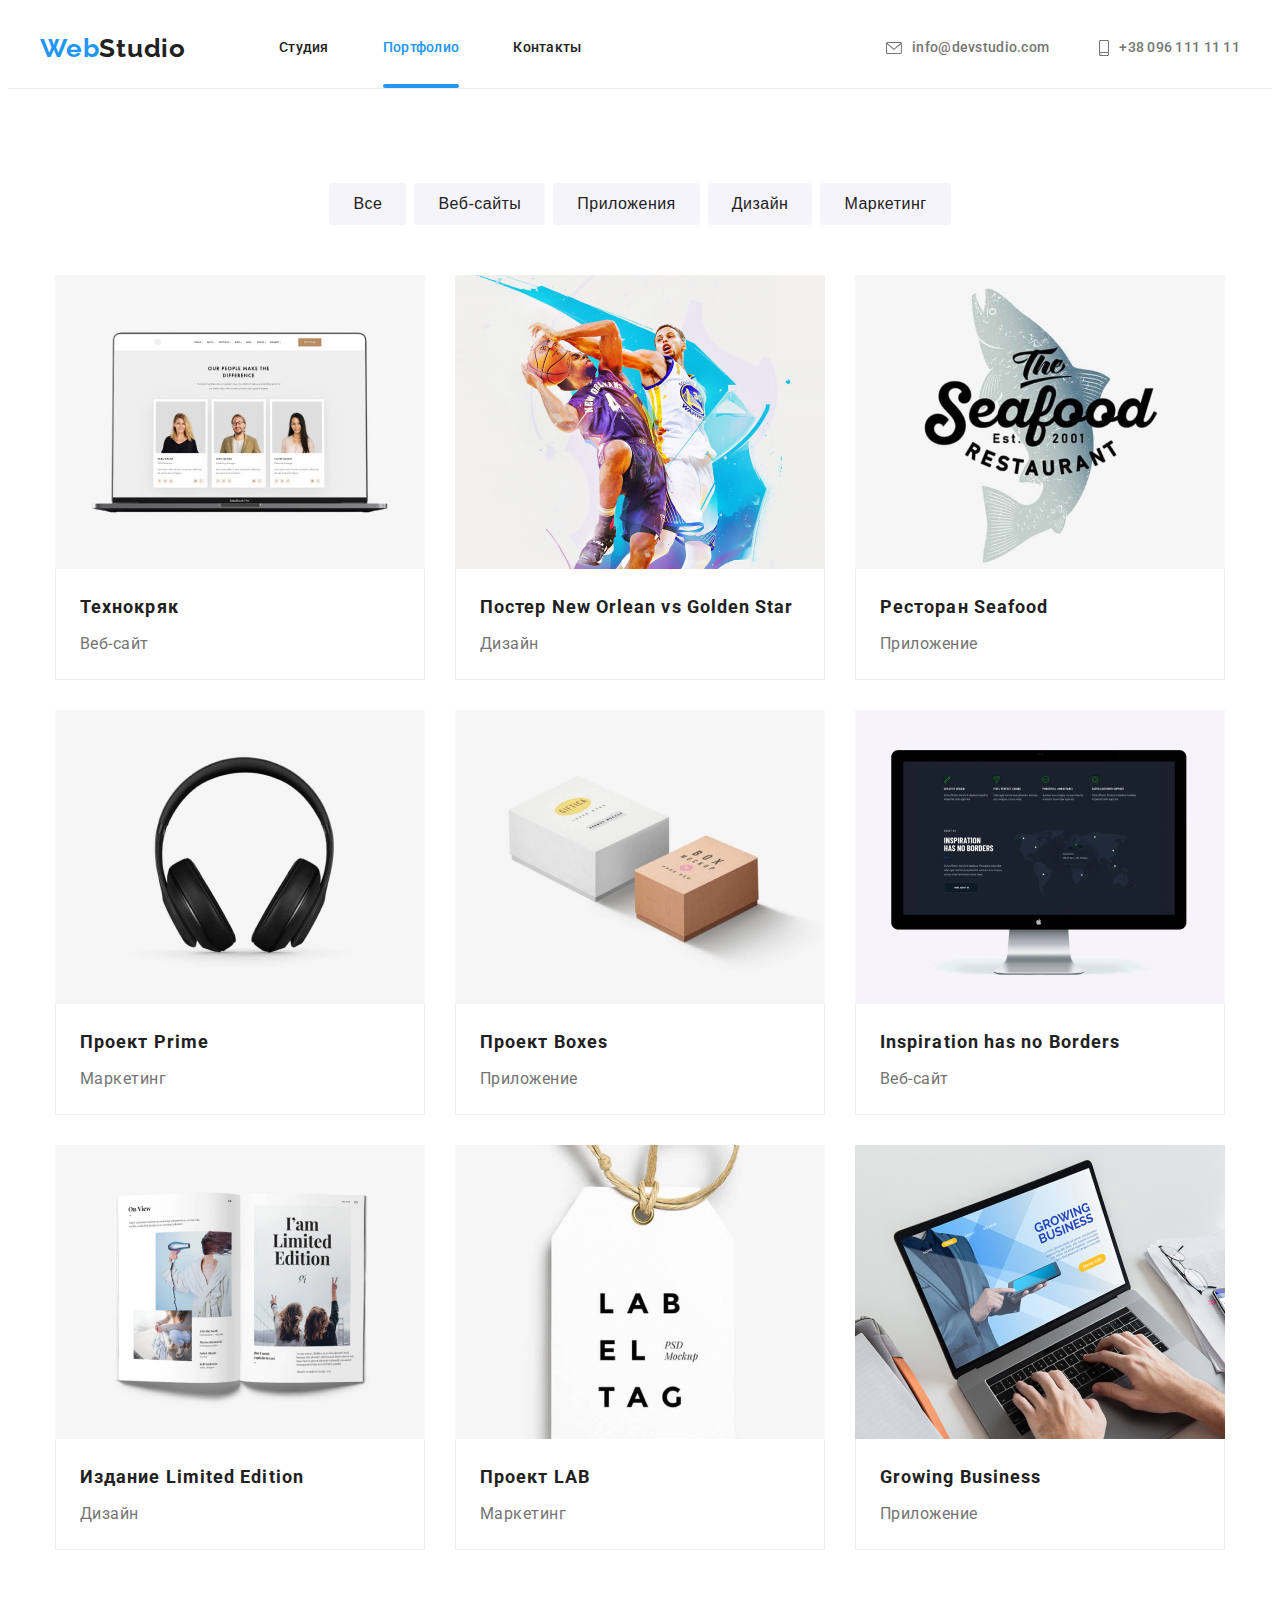
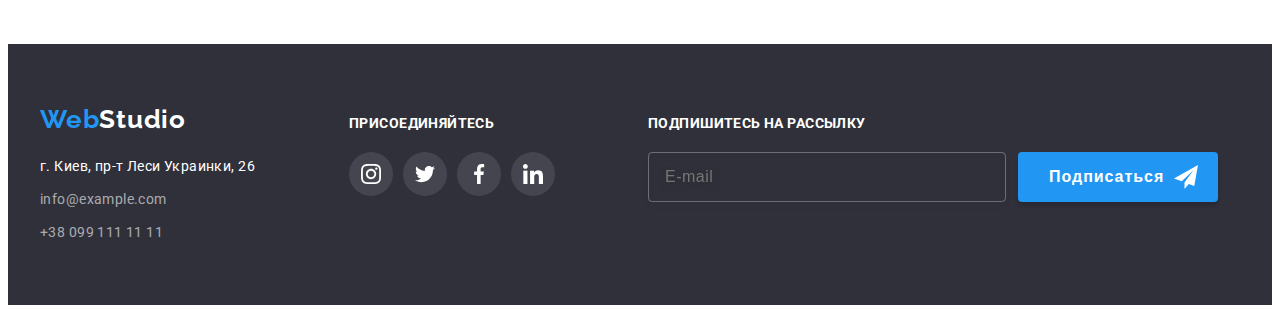
==== portfolio.html @ 080b64a0 "start" ====
<!DOCTYPE html>
<html lang="ru">
  <head>
    <title>Портфолио</title>
  <link rel="preconnect" href="https://fonts.googleapis.com">
<link rel="preconnect" href="https://fonts.gstatic.com" crossorigin>
<link href="https://fonts.googleapis.com/css2?family=Fruktur&family=Raleway:wght@700&family=Roboto:wght@400;500;700;900&display=swap" rel="stylesheet">
    <link rel="stylesheet" href="https://cdnjs.cloudflare.com/ajax/libs/modern-normalize/1.1.0/modern-normalize.min.css" integrity="sha512-wpPYUAdjBVSE4KJnH1VR1HeZfpl1ub8YT/NKx4PuQ5NmX2tKuGu6U/JRp5y+Y8XG2tV+wKQpNHVUX03MfMFn9Q==" crossorigin="anonymous" referrerpolicy="no-referrer" />


<!-- <link rel="stylesheet" href="./css/styles.css" /> -->
<link rel="stylesheet" href="./css/main.min.css" />
  </head>
  <body>
    <header>
      <div class="wrap">
    <div class="container header-container">

      <a href="" class="logo link">
        <span class="logo_first">Web</span>Studio
      </a>
    

      <nav class="header-navigation">
        <ul class="header-list list">
          <li class="header-item">
            <a class="header-link link no-active-page" href="./index.html">Студия</a>
          </li>
          <li class="header-item">
            <a class="header-link link active-page current" href="#Портфолио">Портфолио</a>
          </li>
          <li class="header-item">
            <a class="header-link link" href="#Контакты">Контакты</a>
          </li>
        </ul>
      </nav>
      <div class="header-connect">
       <ul class="header-list-call list">
          <li class="header-list-call-item">
            <a
              class="header-link-call link mail hlci"
              href="mailto:info@example.com"
            >
              <svg class="header-icon" width="16" height="12">
                <use href="./images/icons.svg#icon-email"></use>
              </svg>
              info@devstudio.com
            </a>
          </li>
          <li class="header-list-call-item">
            <a class="header-link-call link tel hlci" href="tel:+380961111111">
              <svg class="header-icon" width="10" height="16">
                <use href="./images/icons.svg#icon-tel"></use>
              </svg>
              +38 096 111 11 11
            </a>
          </li>
        </ul>
      </div>
    </div>
    </div>
    </header>
    <main>
      <section class="section section-work">
        <div class="container work-container">
        <h1 class="section-work-title">Наши работы</h1>

        <ul class="section-work-list list">
          <li class="section-item">
            <button type="button" class="section-work-link">Все</button>
          </li>
          <li class="section-item">
            <button type="button" class="section-work-link">Веб-сайты</button>
          </li>
          <li class="section-item">
            <button type="button" class="section-work-link">Приложения</button>
          </li>
          <li class="section-item">
            <button type="button" class="section-work-link">Дизайн</button>
          </li>
          <li class="section-item">
            <button type="button" class="section-work-link">Маркетинг</button>
          </li>
        </ul>




        <ul class="work-pic-list list">
          <li class="work-pic-item">
            <a class="work-pic-link link" href="">
              <div class="wrap-work">
              <img src="./images/portfolio1.jpg" alt="" />
            
            <!--  -->
            <p class="work-top-text">Технокряк это современная площадка распространения коронавируса. Компании используют эту платформу для цифрового шпионажа и атак на защищённые сервера конкурентов.</p>
            <!--  -->
</div>
              <div class="work">
              <h2 class="work-pic-title">Технокряк</h2>
            <p class="work-pic-text">Веб-сайт</p></div></a>
          </li>

          <li class="work-pic-item">
            <a class="work-pic-link link" href="">
               <div class="wrap-work">
              <img src="./images/portfolio2.jpg" alt="" />
            
            <!--  -->
            <p class="work-top-text">Технокряк это современная площадка распространения коронавируса. Компании используют эту платформу для цифрового шпионажа и атак на защищённые сервера конкурентов.</p>
            <!--  -->
</div>
             <div class="work">
               <h2 class="work-pic-title">Постер New Orlean vs Golden Star</h2>
             <p class="work-pic-text">Дизайн</p>
            </div>
          </a>
          </li>

          <li class="work-pic-item">
            <a class="work-pic-link link" href="">
               <div class="wrap-work">
              <img src="./images/portfolio3.jpg" alt="" />
            
            <!--  -->
            <p class="work-top-text">Технокряк это современная площадка распространения коронавируса. Компании используют эту платформу для цифрового шпионажа и атак на защищённые сервера конкурентов.</p>
            <!--  -->
</div>
            <div class="work">
              <h2 class="work-pic-title">Ресторан Seafood</h2>
            <p class="work-pic-text"> Приложение</p></div></a>
          </li>

          <li class="work-pic-item">
            <a class="work-pic-link link" href="">
              <div class="wrap-work">
              <img src="./images/portfolio4.jpg" alt="" />
            
            <!--  -->
            <p class="work-top-text">Технокряк это современная площадка распространения коронавируса. Компании используют эту платформу для цифрового шпионажа и атак на защищённые сервера конкурентов.</p>
            <!--  -->
</div>
            <div class="work"><h2 class="work-pic-title">Проект Prime</h2>
            <p class="work-pic-text">Маркетинг</p></div></a>
          </li class="work-pic-item">

          <li class="work-pic-item">
            <a class="work-pic-link link" href="">
              <div class="wrap-work">
              <img src="./images/portfolio5.jpg" alt="" />
            
            <!--  -->
            <p class="work-top-text">Технокряк это современная площадка распространения коронавируса. Компании используют эту платформу для цифрового шпионажа и атак на защищённые сервера конкурентов.</p>
            <!--  -->
</div>
            <div class="work"><h2 class="work-pic-title">Проект Boxes</h2>
            <p class="work-pic-text">Приложение</p></div></a>
          </li>
          <li class="work-pic-item">
            <a class="work-pic-link link" href="">
 <div class="wrap-work">
              <img src="./images/portfolio6.jpg" alt="" />
            
            <!--  -->
            <p class="work-top-text">Технокряк это современная площадка распространения коронавируса. Компании используют эту платформу для цифрового шпионажа и атак на защищённые сервера конкурентов.</p>
            <!--  -->
</div>
            <div class="work"><h2 class="work-pic-title">Inspiration has no Borders</h2>
            <p class="work-pic-text">Веб-сайт</p></div></a>
          </li>

          <li class="work-pic-item">
            <a class="work-pic-link link" href="">
               <div class="wrap-work">
              <img src="./images/portfolio7.jpg" alt="" />
            
            <!--  -->
            <p class="work-top-text">Технокряк это современная площадка распространения коронавируса. Компании используют эту платформу для цифрового шпионажа и атак на защищённые сервера конкурентов.</p>
            <!--  -->
</div>
            <div class="work"><h2 class="work-pic-title">Издание Limited Edition</h2>
             <p class="work-pic-text">Дизайн</p></div></a>
          </li>
          <li class="work-pic-item">
            <a class="work-pic-link link" href="">
               <div class="wrap-work">
              <img src="./images/portfolio8.jpg" alt="" />
            
            <!--  -->
            <p class="work-top-text">Технокряк это современная площадка распространения коронавируса. Компании используют эту платформу для цифрового шпионажа и атак на защищённые сервера конкурентов.</p>
            <!--  -->
</div>
            <div class="work"><h2 class="work-pic-title">Проект LAB</h2>
            <p class="work-pic-text"> Маркетинг</p></div></a>
          </li>
          <li class="work-pic-item">
            <a class="work-pic-link link" href="">
               <div class="wrap-work">
              <img src="./images/portfolio9.jpg" alt="" />
            
            <!--  -->
            <p class="work-top-text">Технокряк это современная площадка распространения коронавируса. Компании используют эту платформу для цифрового шпионажа и атак на защищённые сервера конкурентов.</p>
            <!--  -->
</div>
            <div class="work"><h2 class="work-pic-title">Growing Business</h2>
            <p class="work-pic-text">Приложение</p></div></a>
          </li>
        </ul>
        </div>
      </section>
    </main>
  
 <footer class="footer">
      <div class="container footer-container">
        <div class="footer-first">
          <div class="logofoot">
            <a href="" class="logo link footer-logo">
              <span class="logo_first">Web</span>Studio
            </a>
          </div>
          <address>
            <ul class="address-list list">
              <li class="address-item">
                <a class="address-link link gorod" href="">
                  г. Киев, пр-т Леси Украинки, 26
                </a>
              </li>
              <li class="address-item">
                <a
                  class="address-link link footer-mail"
                  href="mailto:info@example.com"
                >
                  info@example.com
                </a>
              </li>
              <li class="address-item">
                <a
                  class="address-link link footer-tel"
                  href="tel:+380991111111"
                >
                  +38 099 111 11 11
                </a>
              </li>
            </ul>
          </address>
        </div>

        <div class="footer__second">
          <h2 class="footer-join">присоединяйтесь</h2>
          <ul class="footer-second-list list">
            <li class="footer-second-item">
              <a href="" class="footer-second-link">
                <svg class="footer-second-icon" width="20" height="20">
                  <use href="./images/icons.svg#icon-instagram-2"></use>
                </svg>
              </a>
            </li>
            <li class="footer-second-item">
              <a href="" class="footer-second-link">
                <svg class="footer-second-icon" width="20" height="20">
                  <use href="./images/icons.svg#icon-twitter-1"></use>
                </svg>
              </a>
            </li>
            <li class="footer-second-item">
              <a href="" class="footer-second-link">
                <svg class="footer-second-icon" width="20" height="20">
                  <use href="./images/icons.svg#icon-facebook-1"></use>
                </svg>
              </a>
            </li>
            <li class="footer-second-item">
              <a href="" class="footer-second-link">
                <svg class="footer-second-icon" width="20" height="20">
                  <use href="./images/icons.svg#icon-linkedin-1"></use>
                </svg>
              </a>
            </li>
          </ul>
        </div>
        <!-- 3 -->
         <form class="footer__third">
          <label for="" class="footer-label">
            Подпишитесь на рассылку
            <input type="email" class="footer-input" placeholder="E-mail" />
          </label>

          <button type="submit" class="footer-button">
            Подписаться
            <svg class="fly-icon" width="24" height="24">
              <use href="./images/icons.svg#icon-fly"></use>
            </svg>
          </button>
        </form>
      </div>
    </footer>

  </body>
</html>
---- css/styles.css ----
/* конец сброса настроек */

/* -------------------flex---------------------- */

/* ------------------header---------------- */

/* hero */

/* benefits */

/* .benef-cotainer {
  display: flex;
  margin-top: 88px;
  justify-content: center;
  margin-bottom: 94px;
} */

/* doing */

/* team */

/* client */

/* footer */

/* -------------ПОРТФОЛИО--------------- */
/* section-work */

/* modal */

/* footer2 */
---- css/main.min.css ----
address{font-style:normal}body{font-family:Roboto, sans-serif}.hidden{position:absolute;width:1px;height:1px;margin:-1px;border:0;padding:0;white-space:nowrap;clip-path:inset(100%);clip:rect(0 0 0 0);overflow:hidden}.list{list-style:none}a{text-decoration:none}.container{width:1200px;padding-left:15px;padding-right:15px;margin:0 auto}:root{--color_first: #757575;--color_second: #212121;--color_accent: #2196f3;--coolor_title: #ffffff;--color_border: #eeeeee}button{cursor:pointer}p,h1,h2,h3,h4,h5,h6{margin:0}ol,ul{list-style:none;margin:0;padding:0}img{min-width:100%;height:auto;display:block}.header-container{display:flex;align-items:center}.header-connect{margin-left:auto}.header-list{display:flex;align-items:center}.header-list-call{margin-left:auto;display:flex;align-items:center}.logohead{margin-right:93px}.header-item{margin-right:54px}.header-item:last-child{margin-right:0}.header-list-call-item:not(:last-child){margin-right:50px}.logo{margin-right:93px;color:var(--color_second);font-family:Raleway, sans-serif;font-weight:700;font-size:26px;line-height:1.19;letter-spacing:0.03em}.logo_first{color:var(--color_accent)}.header-link{display:block;padding:32px 0;color:var(--color_second);font-weight:500;font-size:14px;line-height:1.14;letter-spacing:0.02em;transition:color 250ms cubic-bezier(0.4, 0, 0.2, 1);position:relative}.header-link.current::after{content:"";width:100%;height:4px;background-color:var(--color_accent);border-radius:2px;position:absolute;left:0;bottom:0}.header-link-call{font-weight:500;font-size:14px;line-height:1.14;letter-spacing:0.02em;color:var(--color_first);transition:color 250ms cubic-bezier(0.4, 0, 0.2, 1)}.header-link-call:hover,.header-link-call:focus,.header-link:hover,.header-link:focus{color:var(--color_accent)}.hlci{width:100%;height:100%;display:flex;align-items:center;justify-content:center}.header-icon{fill:var(--color_first);margin-right:10px;transition:fill 250ms cubic-bezier(0.4, 0, 0.2, 1)}.hlci:hover .header-icon,.hlci:focus .header-icon{fill:var(--color_accent)}.hero__title{font-weight:900;font-size:44px;line-height:1.36;color:var(--coolor_title);text-align:center;text-transform:uppercase;width:696px;margin-left:auto;margin-right:auto}.section{padding:94px 0}.hero__btn{font-weight:700;font-size:16px;line-height:1.875;color:var(--coolor_title);background-color:var(--color_accent);letter-spacing:0.03em;margin-top:30px;display:block;margin-left:auto;margin-right:auto;width:200px;height:50px;left:703px;top:436px;border-radius:4px;border-color:transparent;box-shadow:0px 4px 4px rgba(0,0,0,0.15)}.hero{padding:200px 0;background-color:#2f303a;background-image:linear-gradient(rgba(47,48,58,0.4), rgba(47,48,58,0.4)),url(../images/hero_bg.jpg);background-repeat:no-repeat;background-position:center;background-size:cover;max-width:1600px;margin:0 auto}.benef{display:flex}.benef__item:not(:last-child){margin-right:30px}.benef__title{font-weight:700;font-size:14px;line-height:1.14;letter-spacing:0.03em;text-transform:uppercase;color:var(--color_second);margin-bottom:10px}.benef__text{font-weight:normal;font-size:14px;line-height:1.71;color:var(--color_first);letter-spacing:0.03em}.benef__container{display:flex;justify-content:center;align-items:center;width:270px;height:120px;background:#f5f4fa;border-radius:4px;margin-bottom:30px}.section--no-padding-top{padding-top:0}.doing{display:flex}.doing__item:not(:last-child){margin-right:30px}.section__title{font-weight:700;font-size:36px;line-height:1.17;text-align:center;letter-spacing:0.03em;color:var(--color_second);margin-bottom:50px}.doing__box{position:relative}.doing__text{position:absolute;left:0;font-weight:bold;font-size:14px;line-height:1.14;letter-spacing:0.03em;text-transform:uppercase;color:var(--coolor_title);background-color:rgba(47,48,58,0.8);height:70px;width:100%;transform:translateY(-70px);display:flex;justify-content:center;align-items:center}.team{display:flex}.section--other-background{background-color:#f5f4fa}.team__item{background-color:var(--coolor_title);box-shadow:0px 1px 3px rgba(0,0,0,0.12),0px 1px 1px rgba(0,0,0,0.14),0px 2px 1px rgba(0,0,0,0.2);border-radius:0px 0px 4px 4px}.team__item img{width:270px;height:260px}.team__item:not(:last-child){margin-right:30px}.team__header{font-family:Roboto;font-weight:700;font-size:16px;line-height:1.19;text-align:center;letter-spacing:0.03em;color:var(--color_second)}.team__name{padding-top:30px}.team__text{margin-top:10px;font-weight:normal;font-size:16px;line-height:1.19;text-align:center;letter-spacing:0.03em;color:var(--color_first);padding-bottom:16px}.teamsocial{display:flex;justify-content:center}.teamsocial__item{width:44px;height:44px;margin-bottom:30px}.teamsocial__item+.teamsocial__item{margin-left:10px}.teamsocial__link{width:100%;height:100%;border-radius:50%;display:flex;align-items:center;justify-content:center;transition:background-color 250ms cubic-bezier(0.4, 0, 0.2, 1)}.teamsocial__link:hover,.teamsocial__link:focus{background-color:var(--color_accent)}.teamsocial__icon{fill:#afb1b8;transition:fill 250ms cubic-bezier(0.4, 0, 0.2, 1)}.teamsocial__link:hover .teamsocial__icon,.teamsocial__link:focus .teamsocial__icon{fill:var(--coolor_title)}.client__title{font-weight:bold;font-size:36px;line-height:1.167;text-align:center;letter-spacing:0.03em;color:#212121;margin-bottom:50px}.clients{display:flex;justify-content:center}.clients__item{display:flex;margin-bottom:30px}.clients__item+.clients__item{margin-left:30px}.clients__link{width:100%;height:100%;display:flex;align-items:center;justify-content:center;width:170px;height:92px;border:1px solid #afb1b8;box-sizing:border-box;border-radius:4px;transition:border-color 250ms cubic-bezier(0.4, 0, 0.2, 1)}.clients__link:hover,.clients__link:focus{border-color:var(--color_accent)}.clients__icon{fill:#afb1b8;transition:fill 250ms cubic-bezier(0.4, 0, 0.2, 1)}.clients__link:hover .clients__icon,.clients__link:focus .clients__icon{fill:var(--color_accent)}.logofoot{margin-bottom:20px}.address-item:not(:last-child){margin-bottom:9px}.footer{padding:60px 0;background-color:#2f303a}.footer-logo{color:#fff}.gorod{font-weight:normal;font-size:14px;line-height:1.71;letter-spacing:0.03em;color:#fff;font-style:normal}.footer-mail,.footer-tel{font-weight:normal;font-size:14px;line-height:1.71;letter-spacing:0.03em;color:rgba(255,255,255,0.6);font-style:normal}.footer-join{font-weight:bold;font-size:14px;line-height:1.14;letter-spacing:0.03em;text-transform:uppercase;color:#ffffff;margin-bottom:20px}.footer-container{display:flex;align-items:baseline}.footer__second{margin-left:70px;justify-content:center;align-items:center}.footer-second-list{display:flex;justify-content:center}.footer-second-item{width:44px;height:44px;margin-bottom:30px}.footer-second-item+.footer-second-item{margin-left:10px}.footer-second-link{width:100%;height:100%;border-radius:50%;display:flex;align-items:center;justify-content:center;background-color:rgba(255,255,255,0.1);transition:background-color 250ms cubic-bezier(0.4, 0, 0.2, 1)}.footer-second-link:hover,.footer-second-link:focus{background-color:var(--color_accent)}.footer-second-icon{fill:var(--coolor_title)}.footer__third{margin-left:93px;display:flex}.footer-label{font-weight:bold;font-size:14px;line-height:1.14;letter-spacing:0.03em;text-transform:uppercase;color:#ffffff}.footer-input{margin-top:20px;font-size:16px;line-height:20px;display:flex;align-items:center;letter-spacing:0.03em;color:rgba(255,255,255,0.6);padding-left:16px;width:358px;height:50px;background-color:transparent;border:1px solid rgba(255,255,255,0.3);box-sizing:border-box;filter:drop-shadow(0px 4px 4px rgba(0,0,0,0.15));border-radius:4px}.footer-button{margin-left:12px;margin-top:36px;width:200px;height:50px;background:#2196f3;box-shadow:0px 4px 4px rgba(0,0,0,0.15);border-radius:4px;border-color:transparent;font-weight:bold;font-size:16px;line-height:30px;display:flex;align-items:center;text-align:center;letter-spacing:0.06em;padding-left:29px;color:#ffffff}.fly-icon{margin-left:10px}.backdrop{width:100vw;height:100vh;background-color:rgba(0,0,0,0.2);position:fixed;top:0;left:0;transition:opacity 300ms, visibility 300ms}.modal{width:528px;height:581px;background:#ffffff;box-shadow:0px 1px 3px rgba(0,0,0,0.12),0px 1px 1px rgba(0,0,0,0.14),0px 2px 1px rgba(0,0,0,0.2);border-radius:4px;position:absolute;top:50%;left:50%;transform:translate(-50%, -50%)}.modal-close{position:absolute;top:8px;right:8px;width:30px;height:30px;background:#ffffff;border:1px solid rgba(0,0,0,0.1);border-radius:50%;display:flex;align-items:center;justify-content:center}.close-icon{transition:fill 250ms cubic-bezier(0.4, 0, 0.2, 1)}.modal-close:hover .close-icon,.modal-close:focus .close-icon{fill:var(--color_accent)}.is-hidden{visibility:hidden;opacity:0;pointer-events:none}.modal{padding:40px}.modal-title{font-weight:bold;font-size:20px;line-height:1.15;text-align:center;letter-spacing:0.03em;color:#212121;margin-bottom:12px}.modal-form-field{margin-bottom:10px}.modal-input{display:block;width:448px;height:40px;border:1px solid rgba(33,33,33,0.2);box-sizing:border-box;border-radius:4px;padding-left:12px;outline:none;padding-left:40px}.modal-input::placeholder{font-size:14px;line-height:1.17;letter-spacing:0.01em;color:rgba(117,117,117,0.5)}.modal-input-text{font-size:12px;line-height:1.17;letter-spacing:0.01em;color:#757575;display:block;margin-bottom:4px}.modal-form-field-com{margin-bottom:20px}.modal-input-comment{padding:12px 16px;width:448px;height:120px;resize:none}.modal-button{font-size:16px;line-height:1.875;display:block;margin-left:auto;margin-right:auto;letter-spacing:0.06em;color:#ffffff;justify-content:center;width:200px;height:50px;background:#188ce8;border-radius:4px;border-color:transparent;box-shadow:0px 1px 3px rgba(0,0,0,0.12),0px 1px 1px rgba(0,0,0,0.14),0px 2px 1px rgba(0,0,0,0.2);box-shadow:0px 1px 3px rgba(0,0,0,0.12),0px 1px 1px rgba(0,0,0,0.14),0px 2px 1px rgba(0,0,0,0.2);transition:box-shadow 250ms cubic-bezier(0.4, 0, 0.2, 1)}.modal-button:hover,.modal-button:focus{box-shadow:0px 4px 4px rgba(0,0,0,0.15)}.modal-check{font-size:14px;line-height:24px;letter-spacing:0.03em;color:#757575;margin-bottom:30px}.modal-contract{color:var(--color_accent);text-decoration:underline}.modal-input{transition:border-color 250ms cubic-bezier(0.4, 0, 0.2, 1)}.modal-input:focus{border-color:var(--color_accent)}.modal-wrap{position:relative}.modal-icon{position:absolute;top:0;left:0;margin-left:12px;margin-top:11px;transition:fill 250ms cubic-bezier(0.4, 0, 0.2, 1)}.modal-input:focus+.modal-icon{fill:var(--color_accent)}.modal-check-text span{width:16px;height:15px;border:2px solid #212121;border-radius:2px;display:flex;margin-right:5px;align-items:center;justify-content:center}.modal-check{appearance:none;display:flex;align-items:center}.modal-check:checked+.modal-check-text span{background-color:var(--color_accent);border:none}.wrap-modal-check{display:flex;align-items:center;justify-content:center}.modal-contract{margin-left:3px}.section-work-list{display:flex;justify-content:center;margin-bottom:50px}.section-item:not(:last-child){margin-right:8px}.section-work-title{position:absolute;width:1px;height:1px;margin:-1px;border:0;padding:0;white-space:nowrap;clip-path:inset(100%);clip:rect(0 0 0 0);overflow:hidden}.section-work-link{font-weight:500;font-size:16px;line-height:1.625;text-align:center;letter-spacing:0.03em;color:var(--color_second);background-color:#f5f4fa;padding:6px 22px;border-radius:4px;border-color:transparent;transition:background-color 250ms cubic-bezier(0.4, 0, 0.2, 1),color 250ms cubic-bezier(0.4, 0, 0.2, 1),box-shadow 250ms cubic-bezier(0.4, 0, 0.2, 1)}.section-work-link:hover,.section-work-link:focus{color:#fff;background-color:var(--color_accent);box-shadow:0px 3px 1px rgba(0,0,0,0.1),0px 1px 2px rgba(0,0,0,0.08),0px 2px 2px rgba(0,0,0,0.12)}.work-pic-title{font-family:Roboto;font-weight:bold;font-size:18px;line-height:2;letter-spacing:0.06em;color:var(--color_second)}.work-pic-text{margin-top:4px;font-weight:normal;font-size:16px;line-height:1.875;letter-spacing:0.03em;color:var(--color_first)}.wrap-work{position:relative;overflow:hidden}.work-top-text{position:absolute;top:0;left:0;font-size:18px;line-height:1.56;letter-spacing:0.03em;color:var(--coolor_title);padding:63px 24px;background-color:rgba(33,150,243,0.9);transform:translateY(100%);transition:transform 300ms}.work-pic-link:hover .work-top-text,.work-pic-link:focus .work-top-text{transform:translateY(0)}.active-page{color:var(--color_accent);transition:color 250ms cubic-bezier(0.4, 0, 0.2, 1)}.active-page:hover,.active-page:focus{color:var(--color_second)}.work-pic-list{display:flex;flex-wrap:wrap;justify-content:center}.work-pic-item{background-color:var(--coolor_title);margin-bottom:30px;margin-right:30px;transition:box-shadow 250ms cubic-bezier(0.4, 0, 0.2, 1);position:relative}.work-pic-item:nth-child(3n+3){margin-right:0}.work-pic-item:not(:nth-child(-n+3)){margin-bottom:30px}.work-pic-item:nth-last-child(-n+3){margin-bottom:0}.work-pic-link{display:block;transition:box-shadow 250ms cubic-bezier(0.4, 0, 0.2, 1)}.work-pic-link:hover,.work-pic-link:focus{box-shadow:0px 1px 1px rgba(0,0,0,0.12),0px 4px 4px rgba(0,0,0,0.06),1px 4px 6px rgba(0,0,0,0.16)}.work{padding:20px 24px;border-left:1px solid var(--color_border);border-right:1px solid var(--color_border);border-bottom:1px solid var(--color_border)}.wrap{border-bottom:1px solid #ececec}
/*# sourceMappingURL=main.min.css.map */
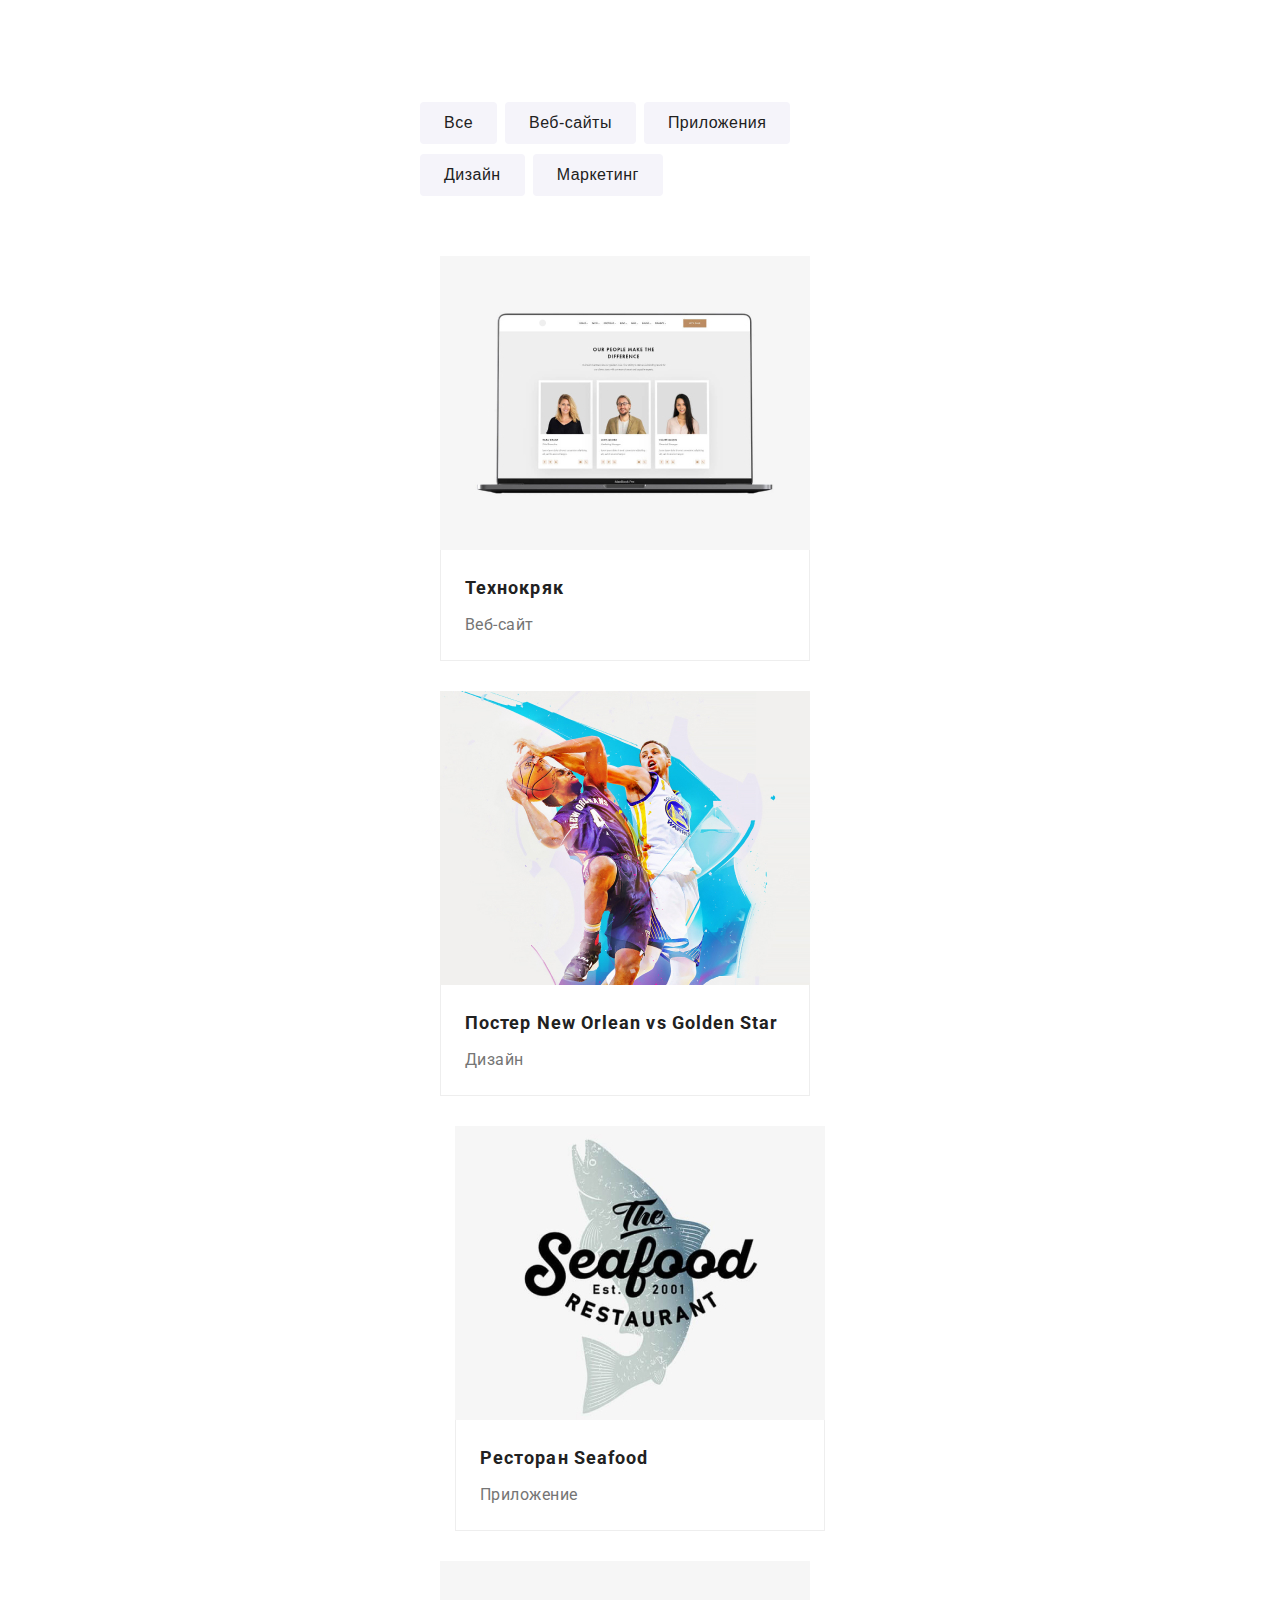
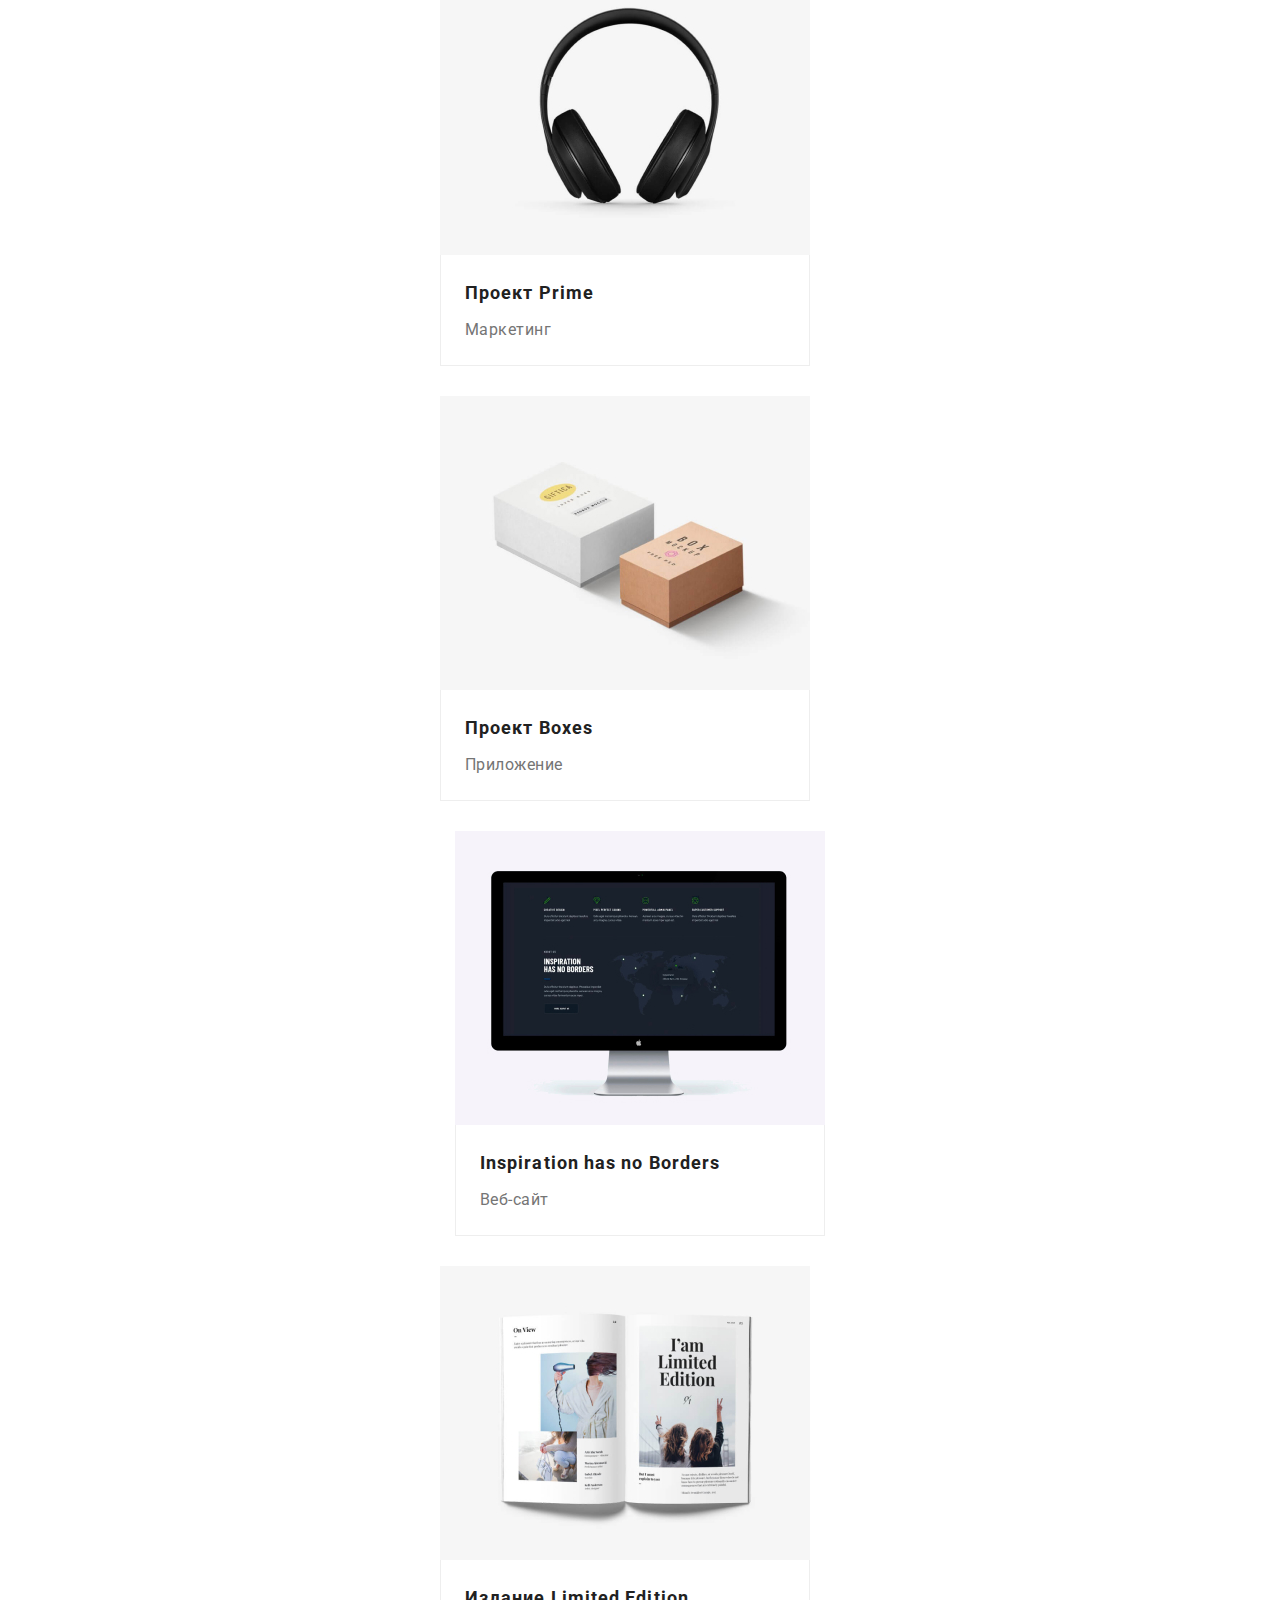
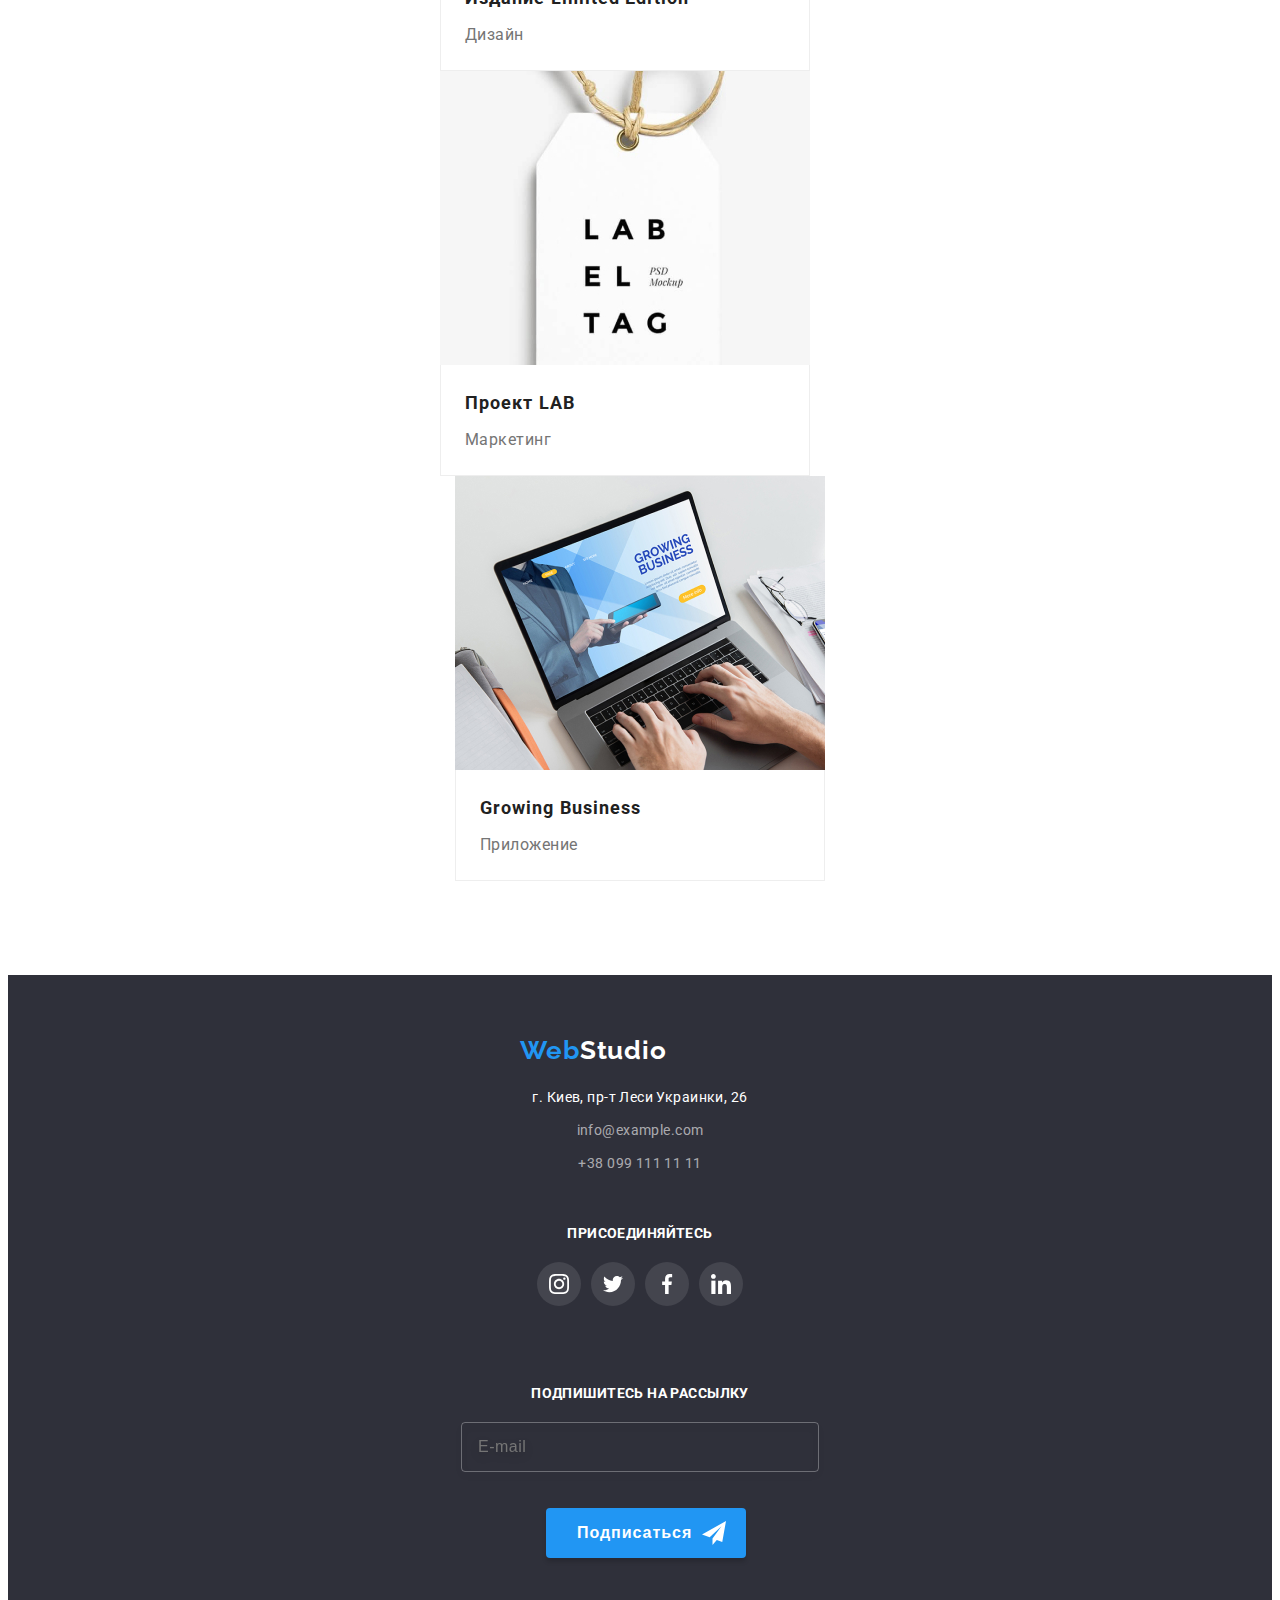
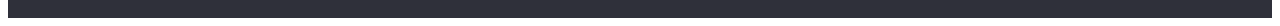
==== commit 10fe6186: "2" ====
--- a/portfolio.html
+++ b/portfolio.html
@@ -12,7 +12,7 @@
 <link rel="stylesheet" href="./css/main.min.css" />
   </head>
   <body>
-    <header>
+    <!-- <header>
       <div class="wrap">
     <div class="container header-container">
 
@@ -59,7 +59,7 @@
       </div>
     </div>
     </div>
-    </header>
+    </header> -->
     <main>
       <section class="section section-work">
         <div class="container work-container">
--- a/css/main.min.css
+++ b/css/main.min.css
@@ -1,2 +1,2 @@
-address{font-style:normal}body{font-family:Roboto, sans-serif}.hidden{position:absolute;width:1px;height:1px;margin:-1px;border:0;padding:0;white-space:nowrap;clip-path:inset(100%);clip:rect(0 0 0 0);overflow:hidden}.list{list-style:none}a{text-decoration:none}.container{width:1200px;padding-left:15px;padding-right:15px;margin:0 auto}:root{--color_first: #757575;--color_second: #212121;--color_accent: #2196f3;--coolor_title: #ffffff;--color_border: #eeeeee}button{cursor:pointer}p,h1,h2,h3,h4,h5,h6{margin:0}ol,ul{list-style:none;margin:0;padding:0}img{min-width:100%;height:auto;display:block}.header-container{display:flex;align-items:center}.header-connect{margin-left:auto}.header-list{display:flex;align-items:center}.header-list-call{margin-left:auto;display:flex;align-items:center}.logohead{margin-right:93px}.header-item{margin-right:54px}.header-item:last-child{margin-right:0}.header-list-call-item:not(:last-child){margin-right:50px}.logo{margin-right:93px;color:var(--color_second);font-family:Raleway, sans-serif;font-weight:700;font-size:26px;line-height:1.19;letter-spacing:0.03em}.logo_first{color:var(--color_accent)}.header-link{display:block;padding:32px 0;color:var(--color_second);font-weight:500;font-size:14px;line-height:1.14;letter-spacing:0.02em;transition:color 250ms cubic-bezier(0.4, 0, 0.2, 1);position:relative}.header-link.current::after{content:"";width:100%;height:4px;background-color:var(--color_accent);border-radius:2px;position:absolute;left:0;bottom:0}.header-link-call{font-weight:500;font-size:14px;line-height:1.14;letter-spacing:0.02em;color:var(--color_first);transition:color 250ms cubic-bezier(0.4, 0, 0.2, 1)}.header-link-call:hover,.header-link-call:focus,.header-link:hover,.header-link:focus{color:var(--color_accent)}.hlci{width:100%;height:100%;display:flex;align-items:center;justify-content:center}.header-icon{fill:var(--color_first);margin-right:10px;transition:fill 250ms cubic-bezier(0.4, 0, 0.2, 1)}.hlci:hover .header-icon,.hlci:focus .header-icon{fill:var(--color_accent)}.hero__title{font-weight:900;font-size:44px;line-height:1.36;color:var(--coolor_title);text-align:center;text-transform:uppercase;width:696px;margin-left:auto;margin-right:auto}.section{padding:94px 0}.hero__btn{font-weight:700;font-size:16px;line-height:1.875;color:var(--coolor_title);background-color:var(--color_accent);letter-spacing:0.03em;margin-top:30px;display:block;margin-left:auto;margin-right:auto;width:200px;height:50px;left:703px;top:436px;border-radius:4px;border-color:transparent;box-shadow:0px 4px 4px rgba(0,0,0,0.15)}.hero{padding:200px 0;background-color:#2f303a;background-image:linear-gradient(rgba(47,48,58,0.4), rgba(47,48,58,0.4)),url(../images/hero_bg.jpg);background-repeat:no-repeat;background-position:center;background-size:cover;max-width:1600px;margin:0 auto}.benef{display:flex}.benef__item:not(:last-child){margin-right:30px}.benef__title{font-weight:700;font-size:14px;line-height:1.14;letter-spacing:0.03em;text-transform:uppercase;color:var(--color_second);margin-bottom:10px}.benef__text{font-weight:normal;font-size:14px;line-height:1.71;color:var(--color_first);letter-spacing:0.03em}.benef__container{display:flex;justify-content:center;align-items:center;width:270px;height:120px;background:#f5f4fa;border-radius:4px;margin-bottom:30px}.section--no-padding-top{padding-top:0}.doing{display:flex}.doing__item:not(:last-child){margin-right:30px}.section__title{font-weight:700;font-size:36px;line-height:1.17;text-align:center;letter-spacing:0.03em;color:var(--color_second);margin-bottom:50px}.doing__box{position:relative}.doing__text{position:absolute;left:0;font-weight:bold;font-size:14px;line-height:1.14;letter-spacing:0.03em;text-transform:uppercase;color:var(--coolor_title);background-color:rgba(47,48,58,0.8);height:70px;width:100%;transform:translateY(-70px);display:flex;justify-content:center;align-items:center}.team{display:flex}.section--other-background{background-color:#f5f4fa}.team__item{background-color:var(--coolor_title);box-shadow:0px 1px 3px rgba(0,0,0,0.12),0px 1px 1px rgba(0,0,0,0.14),0px 2px 1px rgba(0,0,0,0.2);border-radius:0px 0px 4px 4px}.team__item img{width:270px;height:260px}.team__item:not(:last-child){margin-right:30px}.team__header{font-family:Roboto;font-weight:700;font-size:16px;line-height:1.19;text-align:center;letter-spacing:0.03em;color:var(--color_second)}.team__name{padding-top:30px}.team__text{margin-top:10px;font-weight:normal;font-size:16px;line-height:1.19;text-align:center;letter-spacing:0.03em;color:var(--color_first);padding-bottom:16px}.teamsocial{display:flex;justify-content:center}.teamsocial__item{width:44px;height:44px;margin-bottom:30px}.teamsocial__item+.teamsocial__item{margin-left:10px}.teamsocial__link{width:100%;height:100%;border-radius:50%;display:flex;align-items:center;justify-content:center;transition:background-color 250ms cubic-bezier(0.4, 0, 0.2, 1)}.teamsocial__link:hover,.teamsocial__link:focus{background-color:var(--color_accent)}.teamsocial__icon{fill:#afb1b8;transition:fill 250ms cubic-bezier(0.4, 0, 0.2, 1)}.teamsocial__link:hover .teamsocial__icon,.teamsocial__link:focus .teamsocial__icon{fill:var(--coolor_title)}.client__title{font-weight:bold;font-size:36px;line-height:1.167;text-align:center;letter-spacing:0.03em;color:#212121;margin-bottom:50px}.clients{display:flex;justify-content:center}.clients__item{display:flex;margin-bottom:30px}.clients__item+.clients__item{margin-left:30px}.clients__link{width:100%;height:100%;display:flex;align-items:center;justify-content:center;width:170px;height:92px;border:1px solid #afb1b8;box-sizing:border-box;border-radius:4px;transition:border-color 250ms cubic-bezier(0.4, 0, 0.2, 1)}.clients__link:hover,.clients__link:focus{border-color:var(--color_accent)}.clients__icon{fill:#afb1b8;transition:fill 250ms cubic-bezier(0.4, 0, 0.2, 1)}.clients__link:hover .clients__icon,.clients__link:focus .clients__icon{fill:var(--color_accent)}.logofoot{margin-bottom:20px}.address-item:not(:last-child){margin-bottom:9px}.footer{padding:60px 0;background-color:#2f303a}.footer-logo{color:#fff}.gorod{font-weight:normal;font-size:14px;line-height:1.71;letter-spacing:0.03em;color:#fff;font-style:normal}.footer-mail,.footer-tel{font-weight:normal;font-size:14px;line-height:1.71;letter-spacing:0.03em;color:rgba(255,255,255,0.6);font-style:normal}.footer-join{font-weight:bold;font-size:14px;line-height:1.14;letter-spacing:0.03em;text-transform:uppercase;color:#ffffff;margin-bottom:20px}.footer-container{display:flex;align-items:baseline}.footer__second{margin-left:70px;justify-content:center;align-items:center}.footer-second-list{display:flex;justify-content:center}.footer-second-item{width:44px;height:44px;margin-bottom:30px}.footer-second-item+.footer-second-item{margin-left:10px}.footer-second-link{width:100%;height:100%;border-radius:50%;display:flex;align-items:center;justify-content:center;background-color:rgba(255,255,255,0.1);transition:background-color 250ms cubic-bezier(0.4, 0, 0.2, 1)}.footer-second-link:hover,.footer-second-link:focus{background-color:var(--color_accent)}.footer-second-icon{fill:var(--coolor_title)}.footer__third{margin-left:93px;display:flex}.footer-label{font-weight:bold;font-size:14px;line-height:1.14;letter-spacing:0.03em;text-transform:uppercase;color:#ffffff}.footer-input{margin-top:20px;font-size:16px;line-height:20px;display:flex;align-items:center;letter-spacing:0.03em;color:rgba(255,255,255,0.6);padding-left:16px;width:358px;height:50px;background-color:transparent;border:1px solid rgba(255,255,255,0.3);box-sizing:border-box;filter:drop-shadow(0px 4px 4px rgba(0,0,0,0.15));border-radius:4px}.footer-button{margin-left:12px;margin-top:36px;width:200px;height:50px;background:#2196f3;box-shadow:0px 4px 4px rgba(0,0,0,0.15);border-radius:4px;border-color:transparent;font-weight:bold;font-size:16px;line-height:30px;display:flex;align-items:center;text-align:center;letter-spacing:0.06em;padding-left:29px;color:#ffffff}.fly-icon{margin-left:10px}.backdrop{width:100vw;height:100vh;background-color:rgba(0,0,0,0.2);position:fixed;top:0;left:0;transition:opacity 300ms, visibility 300ms}.modal{width:528px;height:581px;background:#ffffff;box-shadow:0px 1px 3px rgba(0,0,0,0.12),0px 1px 1px rgba(0,0,0,0.14),0px 2px 1px rgba(0,0,0,0.2);border-radius:4px;position:absolute;top:50%;left:50%;transform:translate(-50%, -50%)}.modal-close{position:absolute;top:8px;right:8px;width:30px;height:30px;background:#ffffff;border:1px solid rgba(0,0,0,0.1);border-radius:50%;display:flex;align-items:center;justify-content:center}.close-icon{transition:fill 250ms cubic-bezier(0.4, 0, 0.2, 1)}.modal-close:hover .close-icon,.modal-close:focus .close-icon{fill:var(--color_accent)}.is-hidden{visibility:hidden;opacity:0;pointer-events:none}.modal{padding:40px}.modal-title{font-weight:bold;font-size:20px;line-height:1.15;text-align:center;letter-spacing:0.03em;color:#212121;margin-bottom:12px}.modal-form-field{margin-bottom:10px}.modal-input{display:block;width:448px;height:40px;border:1px solid rgba(33,33,33,0.2);box-sizing:border-box;border-radius:4px;padding-left:12px;outline:none;padding-left:40px}.modal-input::placeholder{font-size:14px;line-height:1.17;letter-spacing:0.01em;color:rgba(117,117,117,0.5)}.modal-input-text{font-size:12px;line-height:1.17;letter-spacing:0.01em;color:#757575;display:block;margin-bottom:4px}.modal-form-field-com{margin-bottom:20px}.modal-input-comment{padding:12px 16px;width:448px;height:120px;resize:none}.modal-button{font-size:16px;line-height:1.875;display:block;margin-left:auto;margin-right:auto;letter-spacing:0.06em;color:#ffffff;justify-content:center;width:200px;height:50px;background:#188ce8;border-radius:4px;border-color:transparent;box-shadow:0px 1px 3px rgba(0,0,0,0.12),0px 1px 1px rgba(0,0,0,0.14),0px 2px 1px rgba(0,0,0,0.2);box-shadow:0px 1px 3px rgba(0,0,0,0.12),0px 1px 1px rgba(0,0,0,0.14),0px 2px 1px rgba(0,0,0,0.2);transition:box-shadow 250ms cubic-bezier(0.4, 0, 0.2, 1)}.modal-button:hover,.modal-button:focus{box-shadow:0px 4px 4px rgba(0,0,0,0.15)}.modal-check{font-size:14px;line-height:24px;letter-spacing:0.03em;color:#757575;margin-bottom:30px}.modal-contract{color:var(--color_accent);text-decoration:underline}.modal-input{transition:border-color 250ms cubic-bezier(0.4, 0, 0.2, 1)}.modal-input:focus{border-color:var(--color_accent)}.modal-wrap{position:relative}.modal-icon{position:absolute;top:0;left:0;margin-left:12px;margin-top:11px;transition:fill 250ms cubic-bezier(0.4, 0, 0.2, 1)}.modal-input:focus+.modal-icon{fill:var(--color_accent)}.modal-check-text span{width:16px;height:15px;border:2px solid #212121;border-radius:2px;display:flex;margin-right:5px;align-items:center;justify-content:center}.modal-check{appearance:none;display:flex;align-items:center}.modal-check:checked+.modal-check-text span{background-color:var(--color_accent);border:none}.wrap-modal-check{display:flex;align-items:center;justify-content:center}.modal-contract{margin-left:3px}.section-work-list{display:flex;justify-content:center;margin-bottom:50px}.section-item:not(:last-child){margin-right:8px}.section-work-title{position:absolute;width:1px;height:1px;margin:-1px;border:0;padding:0;white-space:nowrap;clip-path:inset(100%);clip:rect(0 0 0 0);overflow:hidden}.section-work-link{font-weight:500;font-size:16px;line-height:1.625;text-align:center;letter-spacing:0.03em;color:var(--color_second);background-color:#f5f4fa;padding:6px 22px;border-radius:4px;border-color:transparent;transition:background-color 250ms cubic-bezier(0.4, 0, 0.2, 1),color 250ms cubic-bezier(0.4, 0, 0.2, 1),box-shadow 250ms cubic-bezier(0.4, 0, 0.2, 1)}.section-work-link:hover,.section-work-link:focus{color:#fff;background-color:var(--color_accent);box-shadow:0px 3px 1px rgba(0,0,0,0.1),0px 1px 2px rgba(0,0,0,0.08),0px 2px 2px rgba(0,0,0,0.12)}.work-pic-title{font-family:Roboto;font-weight:bold;font-size:18px;line-height:2;letter-spacing:0.06em;color:var(--color_second)}.work-pic-text{margin-top:4px;font-weight:normal;font-size:16px;line-height:1.875;letter-spacing:0.03em;color:var(--color_first)}.wrap-work{position:relative;overflow:hidden}.work-top-text{position:absolute;top:0;left:0;font-size:18px;line-height:1.56;letter-spacing:0.03em;color:var(--coolor_title);padding:63px 24px;background-color:rgba(33,150,243,0.9);transform:translateY(100%);transition:transform 300ms}.work-pic-link:hover .work-top-text,.work-pic-link:focus .work-top-text{transform:translateY(0)}.active-page{color:var(--color_accent);transition:color 250ms cubic-bezier(0.4, 0, 0.2, 1)}.active-page:hover,.active-page:focus{color:var(--color_second)}.work-pic-list{display:flex;flex-wrap:wrap;justify-content:center}.work-pic-item{background-color:var(--coolor_title);margin-bottom:30px;margin-right:30px;transition:box-shadow 250ms cubic-bezier(0.4, 0, 0.2, 1);position:relative}.work-pic-item:nth-child(3n+3){margin-right:0}.work-pic-item:not(:nth-child(-n+3)){margin-bottom:30px}.work-pic-item:nth-last-child(-n+3){margin-bottom:0}.work-pic-link{display:block;transition:box-shadow 250ms cubic-bezier(0.4, 0, 0.2, 1)}.work-pic-link:hover,.work-pic-link:focus{box-shadow:0px 1px 1px rgba(0,0,0,0.12),0px 4px 4px rgba(0,0,0,0.06),1px 4px 6px rgba(0,0,0,0.16)}.work{padding:20px 24px;border-left:1px solid var(--color_border);border-right:1px solid var(--color_border);border-bottom:1px solid var(--color_border)}.wrap{border-bottom:1px solid #ececec}
+address{font-style:normal}body{font-family:Roboto, sans-serif}.hidden{position:absolute;width:1px;height:1px;margin:-1px;border:0;padding:0;white-space:nowrap;clip-path:inset(100%);clip:rect(0 0 0 0);overflow:hidden}.list{list-style:none}a{text-decoration:none}.container{width:480px;padding-left:15px;padding-right:15px;margin:0 auto}:root{--color_first: #757575;--color_second: #212121;--color_accent: #2196f3;--coolor_title: #ffffff;--color_border: #eeeeee}button{cursor:pointer}p,h1,h2,h3,h4,h5,h6{margin:0}ol,ul{list-style:none;margin:0;padding:0}img{min-width:100%;height:auto;display:block}.header-container{display:flex;align-items:center}.header-connect{margin-left:auto}.header-list{display:flex;align-items:center}.header-list-call{margin-left:auto;display:flex;align-items:center}.logohead{margin-right:93px}.header-item{margin-right:54px}.header-item:last-child{margin-right:0}.header-list-call-item:not(:last-child){margin-right:50px}.logo{margin-right:93px;color:var(--color_second);font-family:Raleway, sans-serif;font-weight:700;font-size:26px;line-height:1.19;letter-spacing:0.03em}.logo_first{color:var(--color_accent)}.header-link{display:block;padding:32px 0;color:var(--color_second);font-weight:500;font-size:14px;line-height:1.14;letter-spacing:0.02em;transition:color 250ms cubic-bezier(0.4, 0, 0.2, 1);position:relative}.header-link.current::after{content:"";width:100%;height:4px;background-color:var(--color_accent);border-radius:2px;position:absolute;left:0;bottom:0}.header-link-call{font-weight:500;font-size:14px;line-height:1.14;letter-spacing:0.02em;color:var(--color_first);transition:color 250ms cubic-bezier(0.4, 0, 0.2, 1)}.header-link-call:hover,.header-link-call:focus,.header-link:hover,.header-link:focus{color:var(--color_accent)}.hlci{width:100%;height:100%;display:flex;align-items:center;justify-content:center}.header-icon{fill:var(--color_first);margin-right:10px;transition:fill 250ms cubic-bezier(0.4, 0, 0.2, 1)}.hlci:hover .header-icon,.hlci:focus .header-icon{fill:var(--color_accent)}.hero__title{font-weight:900;font-size:26px;line-height:1.36;color:var(--coolor_title);text-align:center;text-transform:uppercase}.section{padding:94px 0}.hero__btn{font-weight:700;font-size:16px;line-height:1.875;color:var(--coolor_title);background-color:var(--color_accent);letter-spacing:0.03em;margin-top:30px;display:block;margin-left:auto;margin-right:auto;width:200px;height:50px;border-radius:4px;border-color:transparent;box-shadow:0px 4px 4px rgba(0,0,0,0.15)}.hero{padding:200px 0;background-color:#2f303a;background-image:linear-gradient(rgba(47,48,58,0.4), rgba(47,48,58,0.4)),url(../images/hero_bg.jpg);background-repeat:no-repeat;background-position:center;background-size:cover;max-width:100%;margin:0 auto}.benef__item:not(:last-child){margin-bottom:25px}.benef__title{position:absolute;width:1px;height:1px;margin:-1px;border:0;padding:0;white-space:nowrap;clip-path:inset(100%);clip:rect(0 0 0 0);overflow:hidden}.benef__text{font-weight:normal;font-size:14px;line-height:1.71;color:var(--color_first);letter-spacing:0.03em}.benef__container{display:flex;justify-content:center;align-items:center;width:270px;height:120px;background:#f5f4fa;border-radius:4px;margin-bottom:30px;width:100%}.benef__item:not(:last-child){margin-bottom:25px}.benef__title{display:flex;font-weight:700;font-size:14px;line-height:1.14;letter-spacing:0.03em;text-transform:uppercase;color:var(--color_second);margin-bottom:10px;justify-content:center}.benef__text{font-weight:normal;font-size:14px;line-height:1.71;color:var(--color_first);letter-spacing:0.03em}.section--no-padding-top{padding-top:0}.doing{display:flex}.doing__item:not(:last-child){margin-right:30px}.section__title{font-weight:700;font-size:36px;line-height:1.17;text-align:center;letter-spacing:0.03em;color:var(--color_second);margin-bottom:50px}.doing__box{position:relative}.doing__text{position:absolute;left:0;font-weight:bold;font-size:14px;line-height:1.14;letter-spacing:0.03em;text-transform:uppercase;color:var(--coolor_title);background-color:rgba(47,48,58,0.8);height:70px;width:100%;transform:translateY(-70px);display:flex;justify-content:center;align-items:center}.section--other-background{background-color:#f5f4fa}.team__item{margin-bottom:25px;background-color:var(--coolor_title);box-shadow:0px 1px 3px rgba(0,0,0,0.12),0px 1px 1px rgba(0,0,0,0.14),0px 2px 1px rgba(0,0,0,0.2);border-radius:0px 0px 4px 4px}.team__item img{width:270px;height:auto}.team__header{font-family:Roboto;font-weight:700;font-size:16px;line-height:1.19;text-align:center;letter-spacing:0.03em;color:var(--color_second)}.team__name{padding-top:30px}.team__text{margin-top:10px;font-weight:normal;font-size:16px;line-height:1.19;text-align:center;letter-spacing:0.03em;color:var(--color_first);padding-bottom:16px}.teamsocial{display:flex;justify-content:center}.teamsocial__item{width:44px;height:44px;margin-bottom:30px}.teamsocial__item+.teamsocial__item{margin-left:10px}.teamsocial__link{width:100%;height:100%;border-radius:50%;display:flex;align-items:center;justify-content:center;transition:background-color 250ms cubic-bezier(0.4, 0, 0.2, 1)}.teamsocial__link:hover,.teamsocial__link:focus{background-color:var(--color_accent)}.teamsocial__icon{fill:#afb1b8;transition:fill 250ms cubic-bezier(0.4, 0, 0.2, 1)}.teamsocial__link:hover .teamsocial__icon,.teamsocial__link:focus .teamsocial__icon{fill:var(--coolor_title)}.client__title{font-weight:bold;font-size:28px;line-height:1.167;text-align:center;letter-spacing:0.03em;color:#212121;margin-bottom:50px}.clients{display:flex;justify-content:center;flex-wrap:wrap}.clients__item{display:flex;margin-bottom:30px}.clients__item+.clients__item{margin-left:30px}.clients__item:nth-child(2n+1){margin-left:0}.clients__item:nth-last-child(-n+2){margin-bottom:0}.clients__link{width:100%;height:100%;display:flex;align-items:center;justify-content:center;width:170px;height:92px;border:1px solid #afb1b8;box-sizing:border-box;border-radius:4px;transition:border-color 250ms cubic-bezier(0.4, 0, 0.2, 1)}.clients__link:hover,.clients__link:focus{border-color:var(--color_accent)}.clients__icon{fill:#afb1b8;transition:fill 250ms cubic-bezier(0.4, 0, 0.2, 1)}.clients__link:hover .clients__icon,.clients__link:focus .clients__icon{fill:var(--color_accent)}.logofoot{margin-bottom:20px;display:flex;justify-content:center;align-items:center}.address-item:not(:last-child){margin-bottom:9px}.footer{padding:60px 0;background-color:#2f303a}.footer__first{display:flex;flex-wrap:wrap;justify-content:center}.footer-logo{color:#fff}.gorod{font-weight:normal;font-size:14px;line-height:1.71;letter-spacing:0.03em;color:#fff;font-style:normal}.footer-mail,.footer-tel{font-weight:normal;font-size:14px;line-height:1.71;letter-spacing:0.03em;color:rgba(255,255,255,0.6);font-style:normal}.footer-join{font-weight:bold;font-size:14px;line-height:1.14;letter-spacing:0.03em;text-transform:uppercase;color:#ffffff;margin-bottom:20px}.footer-container{justify-content:center;text-align:center}.footer__second{margin-top:50px;justify-content:center;align-items:center}.footer-second-list{display:flex;justify-content:center}.footer-second-item{width:44px;height:44px;margin-bottom:30px}.footer-second-item+.footer-second-item{margin-left:10px}.footer-second-link{width:100%;height:100%;border-radius:50%;display:flex;align-items:center;justify-content:center;background-color:rgba(255,255,255,0.1);transition:background-color 250ms cubic-bezier(0.4, 0, 0.2, 1)}.footer-second-link:hover,.footer-second-link:focus{background-color:var(--color_accent)}.footer-second-icon{fill:var(--coolor_title)}.footer__third{margin-top:50px;display:flex;flex-wrap:wrap;justify-content:center;align-items:center}.footer-label{font-weight:bold;font-size:14px;line-height:1.14;letter-spacing:0.03em;text-transform:uppercase;color:#ffffff}.footer-input{margin-top:20px;font-size:16px;line-height:20px;display:flex;align-items:center;letter-spacing:0.03em;color:rgba(255,255,255,0.6);padding-left:16px;width:358px;height:50px;background-color:transparent;border:1px solid rgba(255,255,255,0.3);box-sizing:border-box;filter:drop-shadow(0px 4px 4px rgba(0,0,0,0.15));border-radius:4px}.footer-button{margin-left:12px;margin-top:36px;width:200px;height:50px;background:#2196f3;box-shadow:0px 4px 4px rgba(0,0,0,0.15);border-radius:4px;border-color:transparent;font-weight:bold;font-size:16px;line-height:30px;display:flex;align-items:center;text-align:center;letter-spacing:0.06em;padding-left:29px;color:#ffffff}.fly-icon{margin-left:10px}.backdrop{width:100vw;height:100vh;background-color:rgba(0,0,0,0.2);position:fixed;top:0;left:0;transition:opacity 300ms, visibility 300ms}.modal{width:450px;height:609px;background:#ffffff;box-shadow:0px 1px 3px rgba(0,0,0,0.12),0px 1px 1px rgba(0,0,0,0.14),0px 2px 1px rgba(0,0,0,0.2);border-radius:4px;position:absolute;top:50%;left:50%;transform:translate(-50%, -50%)}.modal-close{position:absolute;top:8px;right:8px;width:30px;height:30px;background:#ffffff;border:1px solid rgba(0,0,0,0.1);border-radius:50%;display:flex;align-items:center;justify-content:center}.close-icon{transition:fill 250ms cubic-bezier(0.4, 0, 0.2, 1)}.modal-close:hover .close-icon,.modal-close:focus .close-icon{fill:var(--color_accent)}.is-hidden{visibility:hidden;opacity:0;pointer-events:none}.modal{padding:40px}.modal-title{font-weight:bold;font-size:20px;line-height:1.15;text-align:center;letter-spacing:0.03em;color:#212121;margin-bottom:12px}.modal-form-field{margin-bottom:10px}.modal-input{display:block;width:370px;height:40px;border:1px solid rgba(33,33,33,0.2);box-sizing:border-box;border-radius:4px;padding-left:12px;outline:none;padding-left:40px}.modal-input::placeholder{font-size:14px;line-height:1.17;letter-spacing:0.01em;color:rgba(117,117,117,0.5)}.modal-input-text{font-size:12px;line-height:1.17;letter-spacing:0.01em;color:#757575;display:block;margin-bottom:4px}.modal-form-field-com{margin-bottom:20px}.modal-input-comment{padding:12px 16px;width:370px;height:120px;resize:none}.modal-button{font-size:16px;line-height:1.875;display:block;margin-left:auto;margin-right:auto;letter-spacing:0.06em;color:#ffffff;justify-content:center;width:200px;height:50px;background:#188ce8;border-radius:4px;border-color:transparent;box-shadow:0px 1px 3px rgba(0,0,0,0.12),0px 1px 1px rgba(0,0,0,0.14),0px 2px 1px rgba(0,0,0,0.2);box-shadow:0px 1px 3px rgba(0,0,0,0.12),0px 1px 1px rgba(0,0,0,0.14),0px 2px 1px rgba(0,0,0,0.2);transition:box-shadow 250ms cubic-bezier(0.4, 0, 0.2, 1)}.modal-button:hover,.modal-button:focus{box-shadow:0px 4px 4px rgba(0,0,0,0.15)}.modal-check{font-size:12px;line-height:14px;letter-spacing:1.71;color:#757575;margin-bottom:30px}.modal-contract{color:var(--color_accent);text-decoration:underline}.modal-input{transition:border-color 250ms cubic-bezier(0.4, 0, 0.2, 1)}.modal-input:focus{border-color:var(--color_accent)}.modal-wrap{position:relative}.modal-icon{position:absolute;top:0;left:0;margin-left:12px;margin-top:11px;transition:fill 250ms cubic-bezier(0.4, 0, 0.2, 1)}.modal-input:focus+.modal-icon{fill:var(--color_accent)}.modal-check-text span{width:16px;height:15px;border:2px solid #212121;border-radius:2px;display:flex;margin-right:5px;align-items:center;justify-content:center}.modal-check{appearance:none;display:flex;align-items:center}.modal-check:checked+.modal-check-text span{background-color:var(--color_accent);border:none}.wrap-modal-check{display:flex;align-items:center;justify-content:center}.modal-contract{margin-left:3px}.section-work-list{display:flex;flex-wrap:wrap;justify-content:left;margin-bottom:50px;margin-left:20px}.section-item{margin-bottom:10px}.section-item:not(:last-child){margin-right:8px}.section-work-title{position:absolute;width:1px;height:1px;margin:-1px;border:0;padding:0;white-space:nowrap;clip-path:inset(100%);clip:rect(0 0 0 0);overflow:hidden}.section-work-link{font-weight:500;font-size:16px;line-height:1.625;text-align:center;letter-spacing:0.03em;color:var(--color_second);background-color:#f5f4fa;padding:6px 22px;border-radius:4px;border-color:transparent;transition:background-color 250ms cubic-bezier(0.4, 0, 0.2, 1),color 250ms cubic-bezier(0.4, 0, 0.2, 1),box-shadow 250ms cubic-bezier(0.4, 0, 0.2, 1)}.section-work-link:hover,.section-work-link:focus{color:#fff;background-color:var(--color_accent);box-shadow:0px 3px 1px rgba(0,0,0,0.1),0px 1px 2px rgba(0,0,0,0.08),0px 2px 2px rgba(0,0,0,0.12)}.work-pic-title{font-family:Roboto;font-weight:bold;font-size:18px;line-height:2;letter-spacing:0.06em;color:var(--color_second)}.work-pic-text{margin-top:4px;font-weight:normal;font-size:16px;line-height:1.875;letter-spacing:0.03em;color:var(--color_first)}.wrap-work{position:relative;overflow:hidden}.work-top-text{position:absolute;top:0;left:0;font-size:18px;line-height:1.56;letter-spacing:0.03em;color:var(--coolor_title);padding:63px 24px;background-color:rgba(33,150,243,0.9);transform:translateY(100%);transition:transform 300ms}.work-pic-link:hover .work-top-text,.work-pic-link:focus .work-top-text{transform:translateY(0)}.active-page{color:var(--color_accent);transition:color 250ms cubic-bezier(0.4, 0, 0.2, 1)}.active-page:hover,.active-page:focus{color:var(--color_second)}.work-pic-list{display:flex;flex-wrap:wrap;justify-content:center}.work-pic-item{background-color:var(--coolor_title);margin-bottom:30px;margin-right:30px;transition:box-shadow 250ms cubic-bezier(0.4, 0, 0.2, 1);position:relative}.work-pic-item:nth-child(3n+3){margin-right:0}.work-pic-item:not(:nth-child(-n+3)){margin-bottom:30px}.work-pic-item:nth-last-child(-n+3){margin-bottom:0}.work-pic-link{display:block;transition:box-shadow 250ms cubic-bezier(0.4, 0, 0.2, 1)}.work-pic-link:hover,.work-pic-link:focus{box-shadow:0px 1px 1px rgba(0,0,0,0.12),0px 4px 4px rgba(0,0,0,0.06),1px 4px 6px rgba(0,0,0,0.16)}.work{padding:20px 24px;border-left:1px solid var(--color_border);border-right:1px solid var(--color_border);border-bottom:1px solid var(--color_border)}.wrap{border-bottom:1px solid #ececec}
 /*# sourceMappingURL=main.min.css.map */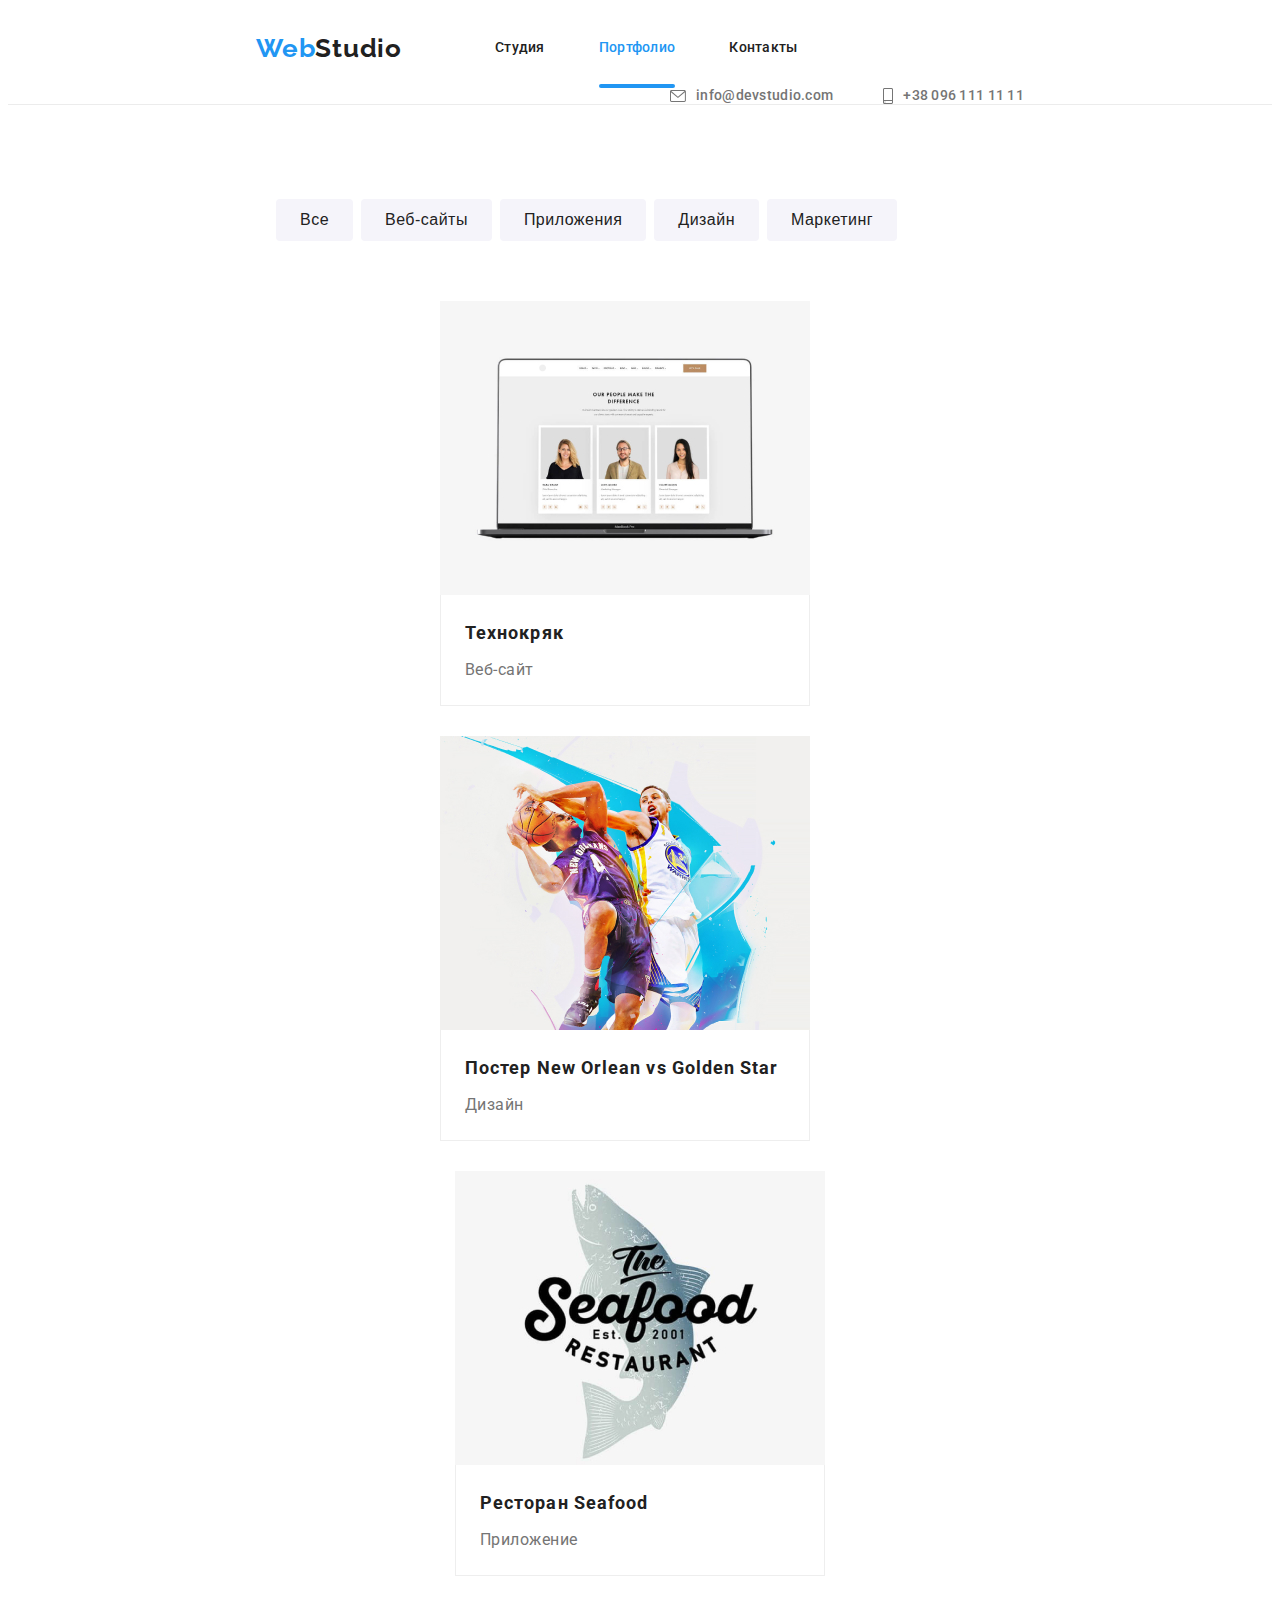
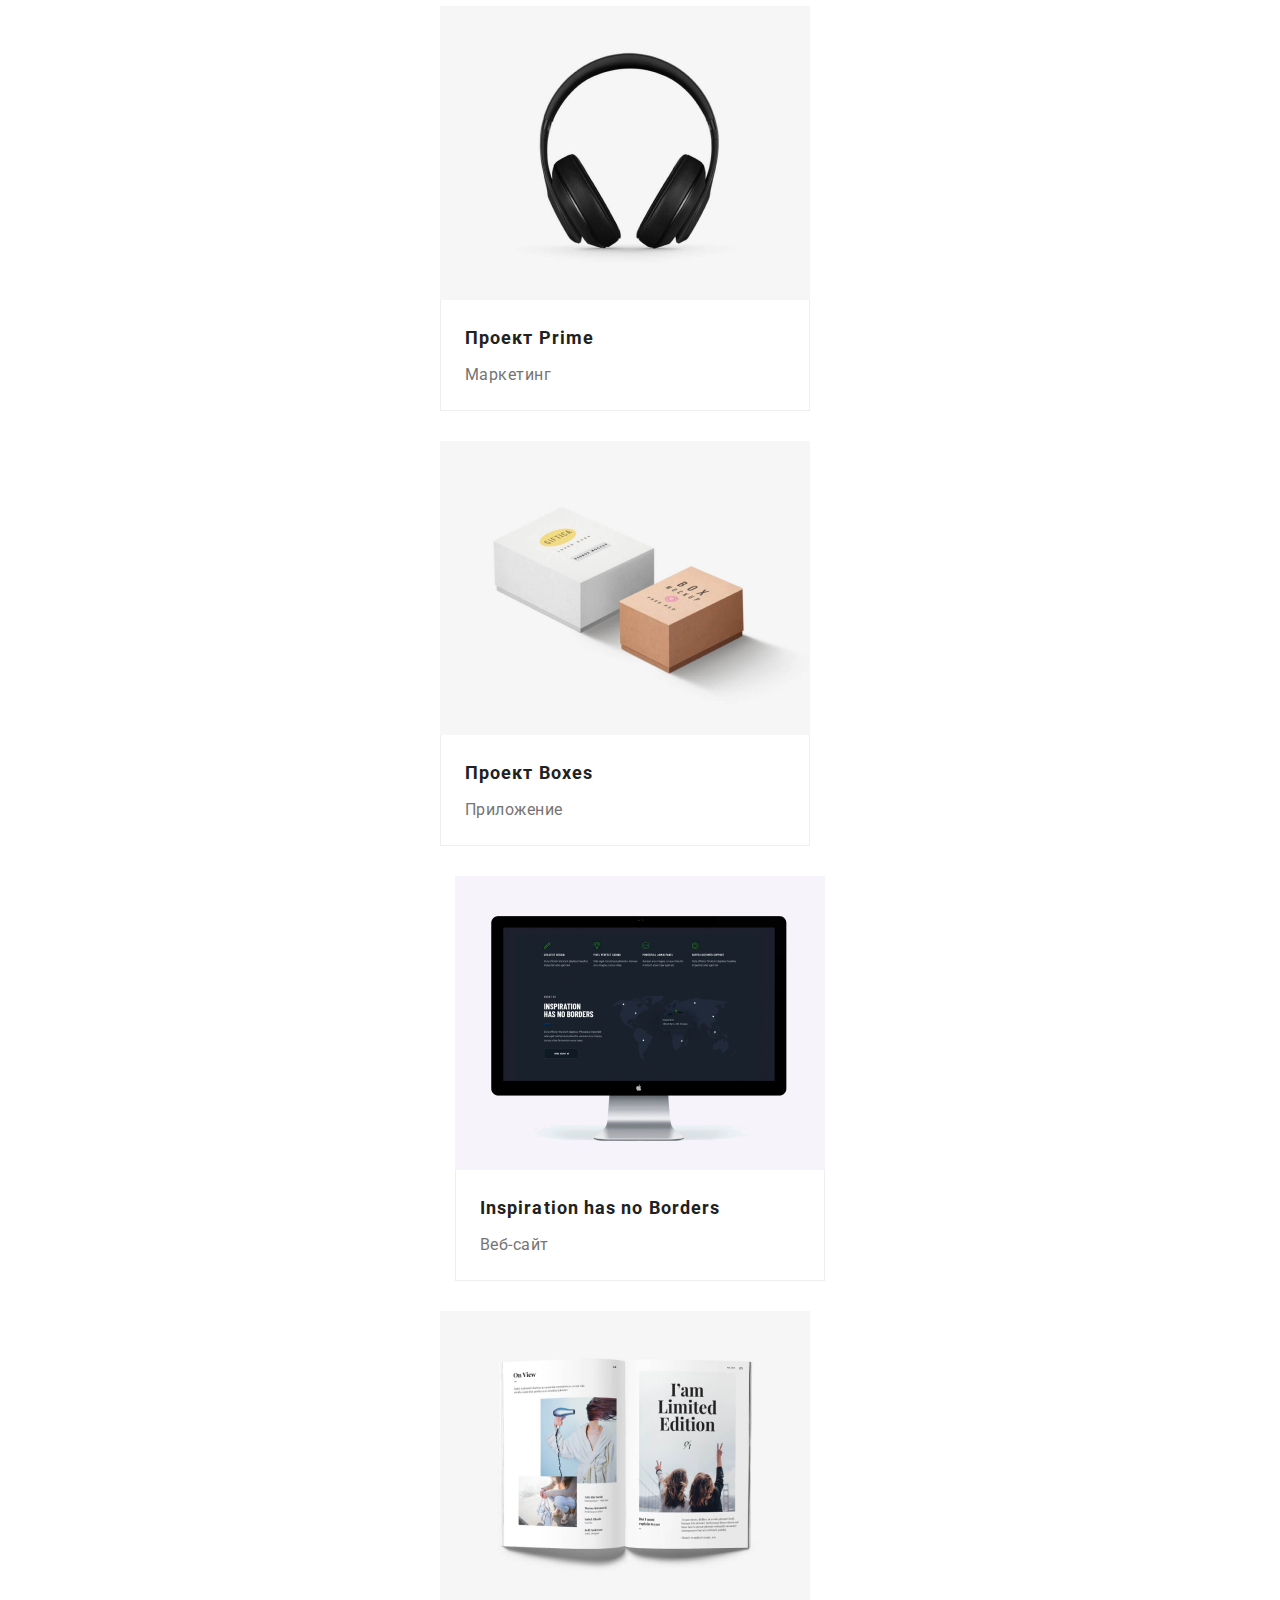
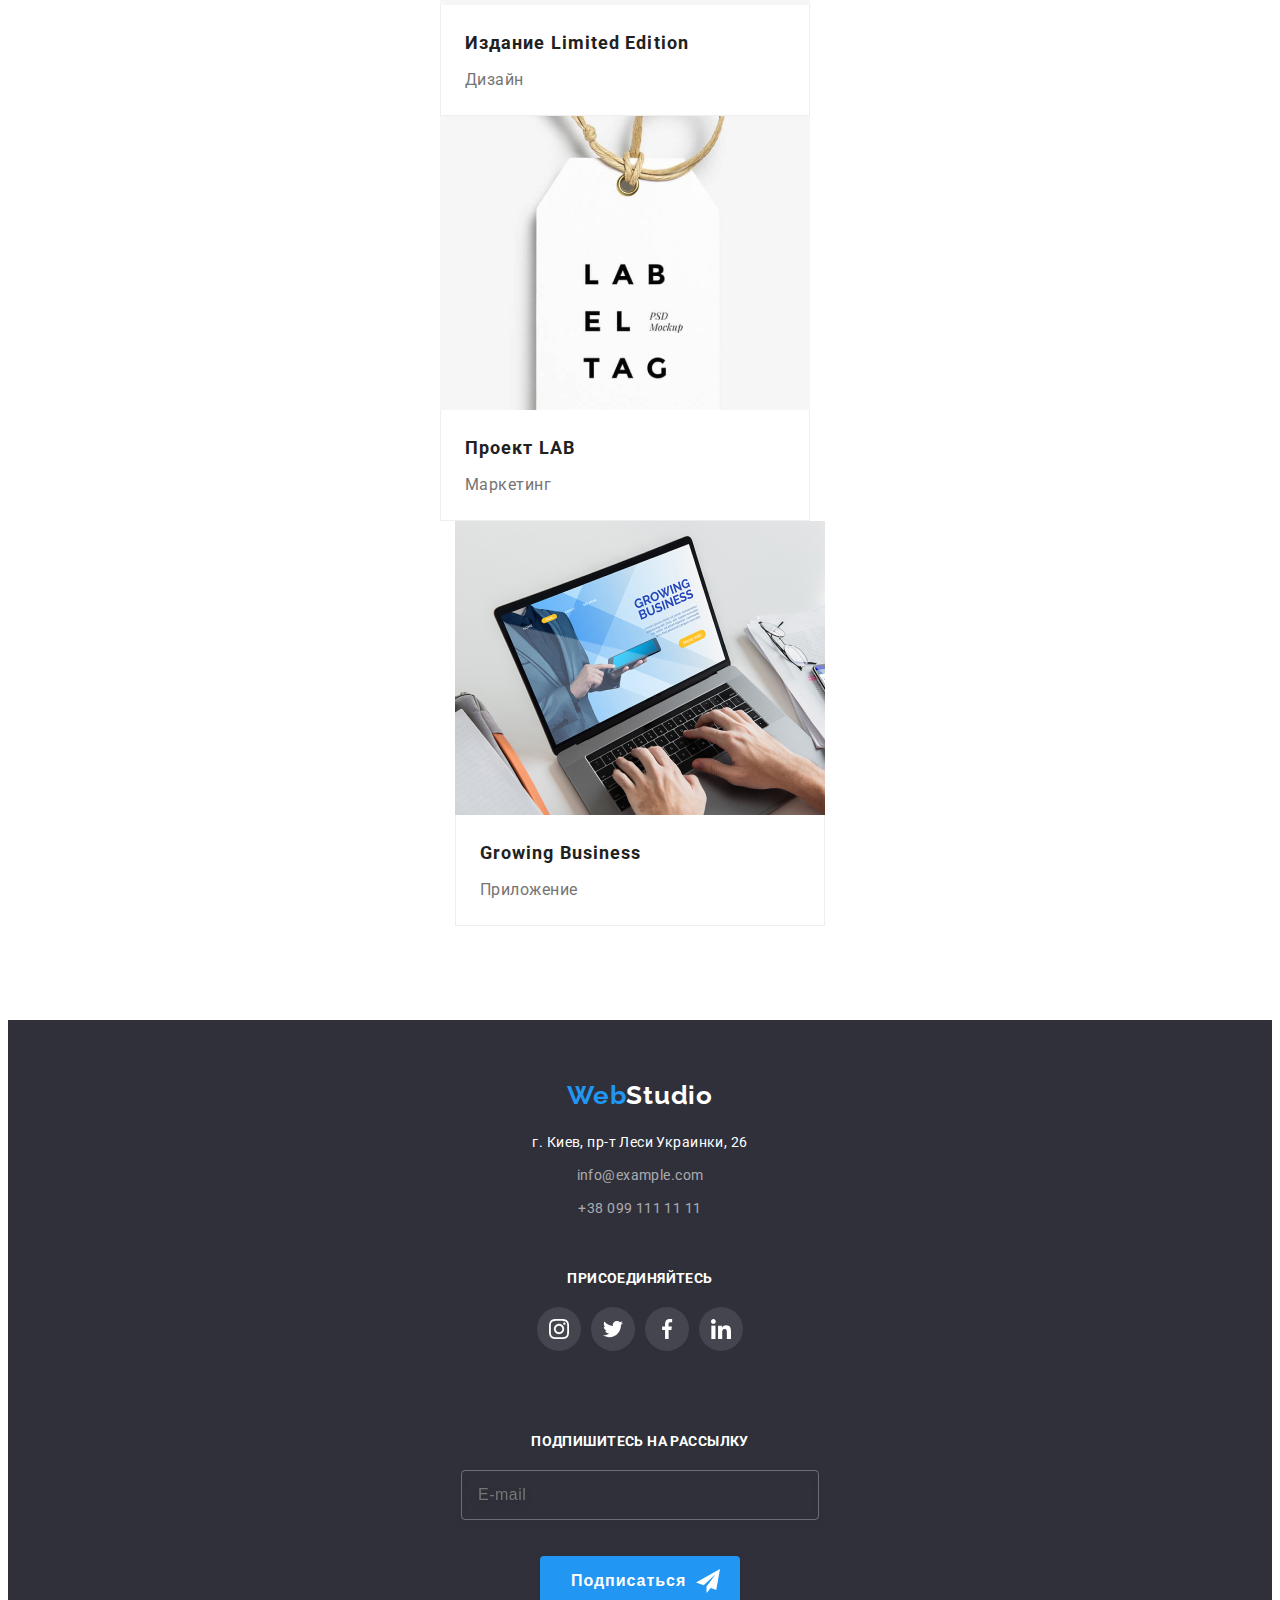
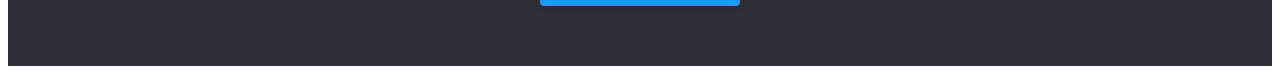
==== commit 53e97ecf: "mobile tablet" ====
--- a/portfolio.html
+++ b/portfolio.html
@@ -12,7 +12,7 @@
 <link rel="stylesheet" href="./css/main.min.css" />
   </head>
   <body>
-    <!-- <header>
+    <header>
       <div class="wrap">
     <div class="container header-container">
 
@@ -59,7 +59,7 @@
       </div>
     </div>
     </div>
-    </header> -->
+    </header>
     <main>
       <section class="section section-work">
         <div class="container work-container">
--- a/css/main.min.css
+++ b/css/main.min.css
@@ -1,2 +1,2 @@
-address{font-style:normal}body{font-family:Roboto, sans-serif}.hidden{position:absolute;width:1px;height:1px;margin:-1px;border:0;padding:0;white-space:nowrap;clip-path:inset(100%);clip:rect(0 0 0 0);overflow:hidden}.list{list-style:none}a{text-decoration:none}.container{width:480px;padding-left:15px;padding-right:15px;margin:0 auto}:root{--color_first: #757575;--color_second: #212121;--color_accent: #2196f3;--coolor_title: #ffffff;--color_border: #eeeeee}button{cursor:pointer}p,h1,h2,h3,h4,h5,h6{margin:0}ol,ul{list-style:none;margin:0;padding:0}img{min-width:100%;height:auto;display:block}.header-container{display:flex;align-items:center}.header-connect{margin-left:auto}.header-list{display:flex;align-items:center}.header-list-call{margin-left:auto;display:flex;align-items:center}.logohead{margin-right:93px}.header-item{margin-right:54px}.header-item:last-child{margin-right:0}.header-list-call-item:not(:last-child){margin-right:50px}.logo{margin-right:93px;color:var(--color_second);font-family:Raleway, sans-serif;font-weight:700;font-size:26px;line-height:1.19;letter-spacing:0.03em}.logo_first{color:var(--color_accent)}.header-link{display:block;padding:32px 0;color:var(--color_second);font-weight:500;font-size:14px;line-height:1.14;letter-spacing:0.02em;transition:color 250ms cubic-bezier(0.4, 0, 0.2, 1);position:relative}.header-link.current::after{content:"";width:100%;height:4px;background-color:var(--color_accent);border-radius:2px;position:absolute;left:0;bottom:0}.header-link-call{font-weight:500;font-size:14px;line-height:1.14;letter-spacing:0.02em;color:var(--color_first);transition:color 250ms cubic-bezier(0.4, 0, 0.2, 1)}.header-link-call:hover,.header-link-call:focus,.header-link:hover,.header-link:focus{color:var(--color_accent)}.hlci{width:100%;height:100%;display:flex;align-items:center;justify-content:center}.header-icon{fill:var(--color_first);margin-right:10px;transition:fill 250ms cubic-bezier(0.4, 0, 0.2, 1)}.hlci:hover .header-icon,.hlci:focus .header-icon{fill:var(--color_accent)}.hero__title{font-weight:900;font-size:26px;line-height:1.36;color:var(--coolor_title);text-align:center;text-transform:uppercase}.section{padding:94px 0}.hero__btn{font-weight:700;font-size:16px;line-height:1.875;color:var(--coolor_title);background-color:var(--color_accent);letter-spacing:0.03em;margin-top:30px;display:block;margin-left:auto;margin-right:auto;width:200px;height:50px;border-radius:4px;border-color:transparent;box-shadow:0px 4px 4px rgba(0,0,0,0.15)}.hero{padding:200px 0;background-color:#2f303a;background-image:linear-gradient(rgba(47,48,58,0.4), rgba(47,48,58,0.4)),url(../images/hero_bg.jpg);background-repeat:no-repeat;background-position:center;background-size:cover;max-width:100%;margin:0 auto}.benef__item:not(:last-child){margin-bottom:25px}.benef__title{position:absolute;width:1px;height:1px;margin:-1px;border:0;padding:0;white-space:nowrap;clip-path:inset(100%);clip:rect(0 0 0 0);overflow:hidden}.benef__text{font-weight:normal;font-size:14px;line-height:1.71;color:var(--color_first);letter-spacing:0.03em}.benef__container{display:flex;justify-content:center;align-items:center;width:270px;height:120px;background:#f5f4fa;border-radius:4px;margin-bottom:30px;width:100%}.benef__item:not(:last-child){margin-bottom:25px}.benef__title{display:flex;font-weight:700;font-size:14px;line-height:1.14;letter-spacing:0.03em;text-transform:uppercase;color:var(--color_second);margin-bottom:10px;justify-content:center}.benef__text{font-weight:normal;font-size:14px;line-height:1.71;color:var(--color_first);letter-spacing:0.03em}.section--no-padding-top{padding-top:0}.doing{display:flex}.doing__item:not(:last-child){margin-right:30px}.section__title{font-weight:700;font-size:36px;line-height:1.17;text-align:center;letter-spacing:0.03em;color:var(--color_second);margin-bottom:50px}.doing__box{position:relative}.doing__text{position:absolute;left:0;font-weight:bold;font-size:14px;line-height:1.14;letter-spacing:0.03em;text-transform:uppercase;color:var(--coolor_title);background-color:rgba(47,48,58,0.8);height:70px;width:100%;transform:translateY(-70px);display:flex;justify-content:center;align-items:center}.section--other-background{background-color:#f5f4fa}.team__item{margin-bottom:25px;background-color:var(--coolor_title);box-shadow:0px 1px 3px rgba(0,0,0,0.12),0px 1px 1px rgba(0,0,0,0.14),0px 2px 1px rgba(0,0,0,0.2);border-radius:0px 0px 4px 4px}.team__item img{width:270px;height:auto}.team__header{font-family:Roboto;font-weight:700;font-size:16px;line-height:1.19;text-align:center;letter-spacing:0.03em;color:var(--color_second)}.team__name{padding-top:30px}.team__text{margin-top:10px;font-weight:normal;font-size:16px;line-height:1.19;text-align:center;letter-spacing:0.03em;color:var(--color_first);padding-bottom:16px}.teamsocial{display:flex;justify-content:center}.teamsocial__item{width:44px;height:44px;margin-bottom:30px}.teamsocial__item+.teamsocial__item{margin-left:10px}.teamsocial__link{width:100%;height:100%;border-radius:50%;display:flex;align-items:center;justify-content:center;transition:background-color 250ms cubic-bezier(0.4, 0, 0.2, 1)}.teamsocial__link:hover,.teamsocial__link:focus{background-color:var(--color_accent)}.teamsocial__icon{fill:#afb1b8;transition:fill 250ms cubic-bezier(0.4, 0, 0.2, 1)}.teamsocial__link:hover .teamsocial__icon,.teamsocial__link:focus .teamsocial__icon{fill:var(--coolor_title)}.client__title{font-weight:bold;font-size:28px;line-height:1.167;text-align:center;letter-spacing:0.03em;color:#212121;margin-bottom:50px}.clients{display:flex;justify-content:center;flex-wrap:wrap}.clients__item{display:flex;margin-bottom:30px}.clients__item+.clients__item{margin-left:30px}.clients__item:nth-child(2n+1){margin-left:0}.clients__item:nth-last-child(-n+2){margin-bottom:0}.clients__link{width:100%;height:100%;display:flex;align-items:center;justify-content:center;width:170px;height:92px;border:1px solid #afb1b8;box-sizing:border-box;border-radius:4px;transition:border-color 250ms cubic-bezier(0.4, 0, 0.2, 1)}.clients__link:hover,.clients__link:focus{border-color:var(--color_accent)}.clients__icon{fill:#afb1b8;transition:fill 250ms cubic-bezier(0.4, 0, 0.2, 1)}.clients__link:hover .clients__icon,.clients__link:focus .clients__icon{fill:var(--color_accent)}.logofoot{margin-bottom:20px;display:flex;justify-content:center;align-items:center}.address-item:not(:last-child){margin-bottom:9px}.footer{padding:60px 0;background-color:#2f303a}.footer__first{display:flex;flex-wrap:wrap;justify-content:center}.footer-logo{color:#fff}.gorod{font-weight:normal;font-size:14px;line-height:1.71;letter-spacing:0.03em;color:#fff;font-style:normal}.footer-mail,.footer-tel{font-weight:normal;font-size:14px;line-height:1.71;letter-spacing:0.03em;color:rgba(255,255,255,0.6);font-style:normal}.footer-join{font-weight:bold;font-size:14px;line-height:1.14;letter-spacing:0.03em;text-transform:uppercase;color:#ffffff;margin-bottom:20px}.footer-container{justify-content:center;text-align:center}.footer__second{margin-top:50px;justify-content:center;align-items:center}.footer-second-list{display:flex;justify-content:center}.footer-second-item{width:44px;height:44px;margin-bottom:30px}.footer-second-item+.footer-second-item{margin-left:10px}.footer-second-link{width:100%;height:100%;border-radius:50%;display:flex;align-items:center;justify-content:center;background-color:rgba(255,255,255,0.1);transition:background-color 250ms cubic-bezier(0.4, 0, 0.2, 1)}.footer-second-link:hover,.footer-second-link:focus{background-color:var(--color_accent)}.footer-second-icon{fill:var(--coolor_title)}.footer__third{margin-top:50px;display:flex;flex-wrap:wrap;justify-content:center;align-items:center}.footer-label{font-weight:bold;font-size:14px;line-height:1.14;letter-spacing:0.03em;text-transform:uppercase;color:#ffffff}.footer-input{margin-top:20px;font-size:16px;line-height:20px;display:flex;align-items:center;letter-spacing:0.03em;color:rgba(255,255,255,0.6);padding-left:16px;width:358px;height:50px;background-color:transparent;border:1px solid rgba(255,255,255,0.3);box-sizing:border-box;filter:drop-shadow(0px 4px 4px rgba(0,0,0,0.15));border-radius:4px}.footer-button{margin-left:12px;margin-top:36px;width:200px;height:50px;background:#2196f3;box-shadow:0px 4px 4px rgba(0,0,0,0.15);border-radius:4px;border-color:transparent;font-weight:bold;font-size:16px;line-height:30px;display:flex;align-items:center;text-align:center;letter-spacing:0.06em;padding-left:29px;color:#ffffff}.fly-icon{margin-left:10px}.backdrop{width:100vw;height:100vh;background-color:rgba(0,0,0,0.2);position:fixed;top:0;left:0;transition:opacity 300ms, visibility 300ms}.modal{width:450px;height:609px;background:#ffffff;box-shadow:0px 1px 3px rgba(0,0,0,0.12),0px 1px 1px rgba(0,0,0,0.14),0px 2px 1px rgba(0,0,0,0.2);border-radius:4px;position:absolute;top:50%;left:50%;transform:translate(-50%, -50%)}.modal-close{position:absolute;top:8px;right:8px;width:30px;height:30px;background:#ffffff;border:1px solid rgba(0,0,0,0.1);border-radius:50%;display:flex;align-items:center;justify-content:center}.close-icon{transition:fill 250ms cubic-bezier(0.4, 0, 0.2, 1)}.modal-close:hover .close-icon,.modal-close:focus .close-icon{fill:var(--color_accent)}.is-hidden{visibility:hidden;opacity:0;pointer-events:none}.modal{padding:40px}.modal-title{font-weight:bold;font-size:20px;line-height:1.15;text-align:center;letter-spacing:0.03em;color:#212121;margin-bottom:12px}.modal-form-field{margin-bottom:10px}.modal-input{display:block;width:370px;height:40px;border:1px solid rgba(33,33,33,0.2);box-sizing:border-box;border-radius:4px;padding-left:12px;outline:none;padding-left:40px}.modal-input::placeholder{font-size:14px;line-height:1.17;letter-spacing:0.01em;color:rgba(117,117,117,0.5)}.modal-input-text{font-size:12px;line-height:1.17;letter-spacing:0.01em;color:#757575;display:block;margin-bottom:4px}.modal-form-field-com{margin-bottom:20px}.modal-input-comment{padding:12px 16px;width:370px;height:120px;resize:none}.modal-button{font-size:16px;line-height:1.875;display:block;margin-left:auto;margin-right:auto;letter-spacing:0.06em;color:#ffffff;justify-content:center;width:200px;height:50px;background:#188ce8;border-radius:4px;border-color:transparent;box-shadow:0px 1px 3px rgba(0,0,0,0.12),0px 1px 1px rgba(0,0,0,0.14),0px 2px 1px rgba(0,0,0,0.2);box-shadow:0px 1px 3px rgba(0,0,0,0.12),0px 1px 1px rgba(0,0,0,0.14),0px 2px 1px rgba(0,0,0,0.2);transition:box-shadow 250ms cubic-bezier(0.4, 0, 0.2, 1)}.modal-button:hover,.modal-button:focus{box-shadow:0px 4px 4px rgba(0,0,0,0.15)}.modal-check{font-size:12px;line-height:14px;letter-spacing:1.71;color:#757575;margin-bottom:30px}.modal-contract{color:var(--color_accent);text-decoration:underline}.modal-input{transition:border-color 250ms cubic-bezier(0.4, 0, 0.2, 1)}.modal-input:focus{border-color:var(--color_accent)}.modal-wrap{position:relative}.modal-icon{position:absolute;top:0;left:0;margin-left:12px;margin-top:11px;transition:fill 250ms cubic-bezier(0.4, 0, 0.2, 1)}.modal-input:focus+.modal-icon{fill:var(--color_accent)}.modal-check-text span{width:16px;height:15px;border:2px solid #212121;border-radius:2px;display:flex;margin-right:5px;align-items:center;justify-content:center}.modal-check{appearance:none;display:flex;align-items:center}.modal-check:checked+.modal-check-text span{background-color:var(--color_accent);border:none}.wrap-modal-check{display:flex;align-items:center;justify-content:center}.modal-contract{margin-left:3px}.section-work-list{display:flex;flex-wrap:wrap;justify-content:left;margin-bottom:50px;margin-left:20px}.section-item{margin-bottom:10px}.section-item:not(:last-child){margin-right:8px}.section-work-title{position:absolute;width:1px;height:1px;margin:-1px;border:0;padding:0;white-space:nowrap;clip-path:inset(100%);clip:rect(0 0 0 0);overflow:hidden}.section-work-link{font-weight:500;font-size:16px;line-height:1.625;text-align:center;letter-spacing:0.03em;color:var(--color_second);background-color:#f5f4fa;padding:6px 22px;border-radius:4px;border-color:transparent;transition:background-color 250ms cubic-bezier(0.4, 0, 0.2, 1),color 250ms cubic-bezier(0.4, 0, 0.2, 1),box-shadow 250ms cubic-bezier(0.4, 0, 0.2, 1)}.section-work-link:hover,.section-work-link:focus{color:#fff;background-color:var(--color_accent);box-shadow:0px 3px 1px rgba(0,0,0,0.1),0px 1px 2px rgba(0,0,0,0.08),0px 2px 2px rgba(0,0,0,0.12)}.work-pic-title{font-family:Roboto;font-weight:bold;font-size:18px;line-height:2;letter-spacing:0.06em;color:var(--color_second)}.work-pic-text{margin-top:4px;font-weight:normal;font-size:16px;line-height:1.875;letter-spacing:0.03em;color:var(--color_first)}.wrap-work{position:relative;overflow:hidden}.work-top-text{position:absolute;top:0;left:0;font-size:18px;line-height:1.56;letter-spacing:0.03em;color:var(--coolor_title);padding:63px 24px;background-color:rgba(33,150,243,0.9);transform:translateY(100%);transition:transform 300ms}.work-pic-link:hover .work-top-text,.work-pic-link:focus .work-top-text{transform:translateY(0)}.active-page{color:var(--color_accent);transition:color 250ms cubic-bezier(0.4, 0, 0.2, 1)}.active-page:hover,.active-page:focus{color:var(--color_second)}.work-pic-list{display:flex;flex-wrap:wrap;justify-content:center}.work-pic-item{background-color:var(--coolor_title);margin-bottom:30px;margin-right:30px;transition:box-shadow 250ms cubic-bezier(0.4, 0, 0.2, 1);position:relative}.work-pic-item:nth-child(3n+3){margin-right:0}.work-pic-item:not(:nth-child(-n+3)){margin-bottom:30px}.work-pic-item:nth-last-child(-n+3){margin-bottom:0}.work-pic-link{display:block;transition:box-shadow 250ms cubic-bezier(0.4, 0, 0.2, 1)}.work-pic-link:hover,.work-pic-link:focus{box-shadow:0px 1px 1px rgba(0,0,0,0.12),0px 4px 4px rgba(0,0,0,0.06),1px 4px 6px rgba(0,0,0,0.16)}.work{padding:20px 24px;border-left:1px solid var(--color_border);border-right:1px solid var(--color_border);border-bottom:1px solid var(--color_border)}.wrap{border-bottom:1px solid #ececec}
+address{font-style:normal}body{font-family:Roboto, sans-serif}.hidden{position:absolute;width:1px;height:1px;margin:-1px;border:0;padding:0;white-space:nowrap;clip-path:inset(100%);clip:rect(0 0 0 0);overflow:hidden}.list{list-style:none}a{text-decoration:none}.container{width:100%;padding-left:15px;padding-right:15px;margin:0 auto}@media screen and (min-width: 480px){.container{width:480px}}@media screen and (min-width: 768px){.container{width:768px}}:root{--color_first: #757575;--color_second: #212121;--color_accent: #2196f3;--coolor_title: #ffffff;--color_border: #eeeeee}button{cursor:pointer}p,h1,h2,h3,h4,h5,h6{margin:0}ol,ul{list-style:none;margin:0;padding:0}img{min-width:100%;height:auto;display:block}.header-container{display:flex;flex-wrap:wrap;align-items:center}.header-connect{margin-left:auto}.header-list{display:flex;align-items:center}.header-list-call{margin-left:auto;display:flex;align-items:center}.logohead{margin-right:93px}.header-item{margin-right:54px}.header-item:last-child{margin-right:0}.header-list-call-item:not(:last-child){margin-right:50px}.logo{margin-right:93px;color:var(--color_second);font-family:Raleway, sans-serif;font-weight:700;font-size:26px;line-height:1.19;letter-spacing:0.03em}.logo_first{color:var(--color_accent)}.header-link{display:block;padding:32px 0;color:var(--color_second);font-weight:500;font-size:14px;line-height:1.14;letter-spacing:0.02em;transition:color 250ms cubic-bezier(0.4, 0, 0.2, 1);position:relative}.header-link.current::after{content:"";width:100%;height:4px;background-color:var(--color_accent);border-radius:2px;position:absolute;left:0;bottom:0}.header-link-call{font-weight:500;font-size:14px;line-height:1.14;letter-spacing:0.02em;color:var(--color_first);transition:color 250ms cubic-bezier(0.4, 0, 0.2, 1)}.header-link-call:hover,.header-link-call:focus,.header-link:hover,.header-link:focus{color:var(--color_accent)}.hlci{width:100%;height:100%;display:flex;align-items:center;justify-content:center}.header-icon{fill:var(--color_first);margin-right:10px;transition:fill 250ms cubic-bezier(0.4, 0, 0.2, 1)}.hlci:hover .header-icon,.hlci:focus .header-icon{fill:var(--color_accent)}.hero__title{font-weight:900;font-size:26px;line-height:1.36;color:var(--coolor_title);text-align:center;text-transform:uppercase}.section{padding:94px 0}.hero__btn{font-weight:700;font-size:16px;line-height:1.875;color:var(--coolor_title);background-color:var(--color_accent);letter-spacing:0.03em;margin-top:30px;display:block;margin-left:auto;margin-right:auto;width:200px;height:50px;border-radius:4px;border-color:transparent;box-shadow:0px 4px 4px rgba(0,0,0,0.15)}.hero{padding:200px 0;background-color:#2f303a;background-image:linear-gradient(rgba(47,48,58,0.4), rgba(47,48,58,0.4)),url(../images/hero_bg.jpg);background-repeat:no-repeat;background-position:center;background-size:cover;max-width:100%;margin:0 auto}@media screen and (min-width: 768px){.benef{display:flex;flex-wrap:wrap;margin-left:30px;justify-content:center}}.benef__item{margin-bottom:25px}@media screen and (min-width: 768px){.benef__item{margin-right:30px;width:270px}}.benef__title{position:absolute;width:1px;height:1px;margin:-1px;border:0;padding:0;white-space:nowrap;clip-path:inset(100%);clip:rect(0 0 0 0);overflow:hidden}.benef__text{font-weight:normal;font-size:14px;line-height:1.71;color:var(--color_first);letter-spacing:0.03em}.benef__container{display:flex;justify-content:center;align-items:center;width:270px;height:120px;background:#f5f4fa;border-radius:4px;margin-bottom:30px;width:100%}.section--no-padding-top{padding-top:0}.doing{display:flex}.doing__item:not(:last-child){margin-right:30px}.section__title{font-weight:700;font-size:36px;line-height:1.17;text-align:center;letter-spacing:0.03em;color:var(--color_second);margin-bottom:50px}.doing__box{position:relative}.doing__text{position:absolute;left:0;font-weight:bold;font-size:14px;line-height:1.14;letter-spacing:0.03em;text-transform:uppercase;color:var(--coolor_title);background-color:rgba(47,48,58,0.8);height:70px;width:100%;transform:translateY(-70px);display:flex;justify-content:center;align-items:center}@media screen and (min-width: 768px){.team{display:flex;justify-content:center;flex-wrap:wrap}}.section--other-background{background-color:#f5f4fa}.team__item{margin-bottom:25px;background-color:var(--coolor_title);box-shadow:0px 1px 3px rgba(0,0,0,0.12),0px 1px 1px rgba(0,0,0,0.14),0px 2px 1px rgba(0,0,0,0.2);border-radius:0px 0px 4px 4px}.team__item img{width:270px;height:auto}@media screen and (min-width: 768px){.team__item{margin-right:20px}}.team__header{font-family:Roboto;font-weight:700;font-size:16px;line-height:1.19;text-align:center;letter-spacing:0.03em;color:var(--color_second)}.team__name{padding-top:30px}.team__text{margin-top:10px;font-weight:normal;font-size:16px;line-height:1.19;text-align:center;letter-spacing:0.03em;color:var(--color_first);padding-bottom:16px}.teamsocial{display:flex;justify-content:center}.teamsocial__item{width:44px;height:44px;margin-bottom:30px}.teamsocial__item+.teamsocial__item{margin-left:10px}.teamsocial__link{width:100%;height:100%;border-radius:50%;display:flex;align-items:center;justify-content:center;transition:background-color 250ms cubic-bezier(0.4, 0, 0.2, 1)}.teamsocial__link:hover,.teamsocial__link:focus{background-color:var(--color_accent)}.teamsocial__icon{fill:#afb1b8;transition:fill 250ms cubic-bezier(0.4, 0, 0.2, 1)}.teamsocial__link:hover .teamsocial__icon,.teamsocial__link:focus .teamsocial__icon{fill:var(--coolor_title)}.client__title{font-weight:bold;font-size:28px;line-height:1.167;text-align:center;letter-spacing:0.03em;color:#212121;margin-bottom:50px}.clients{display:flex;justify-content:center;flex-wrap:wrap}.clients__item{display:flex;margin-bottom:30px}.clients__item+.clients__item{margin-left:30px}.clients__item:nth-child(2n+1){margin-left:0}.clients__item:nth-last-child(-n+2){margin-bottom:0}@media screen and (min-width: 768px){.clients__item+.clients__item{margin-left:30px}.clients__item:nth-child(3n+4){margin-left:0}.clients__item:nth-last-child(-n+3){margin-bottom:0}}.clients__link{width:100%;height:100%;display:flex;align-items:center;justify-content:center;width:170px;height:92px;border:1px solid #afb1b8;box-sizing:border-box;border-radius:4px;transition:border-color 250ms cubic-bezier(0.4, 0, 0.2, 1)}.clients__link:hover,.clients__link:focus{border-color:var(--color_accent)}.clients__icon{fill:#afb1b8;transition:fill 250ms cubic-bezier(0.4, 0, 0.2, 1)}.clients__link:hover .clients__icon,.clients__link:focus .clients__icon{fill:var(--color_accent)}.logofoot{margin-bottom:20px;display:flex;justify-content:center}.address-item:not(:last-child){margin-bottom:9px}.footer{padding:60px 0;background-color:#2f303a}.footer__first{display:flex;flex-wrap:wrap;justify-content:left}@media screen and (min-width: 480px){.footer__first{display:inline-block}}@media screen and (min-width: 768px){.fotfirstsec{display:flex;justify-content:space-around}}.footer-logo{color:#fff}@media screen and (min-width: 480px){.footer-logo{margin-left:auto;margin-right:auto}}.gorod{font-weight:normal;font-size:14px;line-height:1.71;letter-spacing:0.03em;color:#fff;font-style:normal}.footer-mail,.footer-tel{font-weight:normal;font-size:14px;line-height:1.71;letter-spacing:0.03em;color:rgba(255,255,255,0.6);font-style:normal}.footer-join{font-weight:bold;font-size:14px;line-height:1.14;letter-spacing:0.03em;text-transform:uppercase;color:#ffffff;margin-bottom:20px}.footer-container{justify-content:center;text-align:center}.footer__second{margin-top:50px;justify-content:center;align-items:center}.footer-second-list{display:flex;justify-content:center}.footer-second-item{width:44px;height:44px;margin-bottom:30px}.footer-second-item+.footer-second-item{margin-left:10px}.footer-second-link{width:100%;height:100%;border-radius:50%;display:flex;align-items:center;justify-content:center;background-color:rgba(255,255,255,0.1);transition:background-color 250ms cubic-bezier(0.4, 0, 0.2, 1)}.footer-second-link:hover,.footer-second-link:focus{background-color:var(--color_accent)}.footer-second-icon{fill:var(--coolor_title)}.footer__third{margin-top:50px;display:flex;flex-wrap:wrap;justify-content:center;align-items:center}@media screen and (min-width: 768px){.footer__third{display:inline-block;margin-left:auto;margin-right:auto}}.footer-label{font-weight:bold;font-size:14px;line-height:1.14;letter-spacing:0.03em;text-transform:uppercase;color:#ffffff}.footer-input{margin-top:20px;font-size:16px;line-height:20px;display:flex;align-items:center;letter-spacing:0.03em;color:rgba(255,255,255,0.6);padding-left:16px;width:358px;height:50px;background-color:transparent;border:1px solid rgba(255,255,255,0.3);box-sizing:border-box;filter:drop-shadow(0px 4px 4px rgba(0,0,0,0.15));border-radius:4px}.footer-button{margin-left:12px;margin-top:36px;width:200px;height:50px;background:#2196f3;box-shadow:0px 4px 4px rgba(0,0,0,0.15);border-radius:4px;border-color:transparent;font-weight:bold;font-size:16px;line-height:30px;display:flex;align-items:center;text-align:center;letter-spacing:0.06em;padding-left:29px;color:#ffffff}@media screen and (min-width: 768px){.footer-button{margin-left:auto;margin-right:auto}}.fly-icon{margin-left:10px}.backdrop{width:100vw;height:100vh;background-color:rgba(0,0,0,0.2);position:fixed;top:0;left:0;transition:opacity 300ms, visibility 300ms}.modal{width:450px;height:609px;background:#ffffff;box-shadow:0px 1px 3px rgba(0,0,0,0.12),0px 1px 1px rgba(0,0,0,0.14),0px 2px 1px rgba(0,0,0,0.2);border-radius:4px;position:absolute;top:50%;left:50%;transform:translate(-50%, -50%)}.modal-close{position:absolute;top:8px;right:8px;width:30px;height:30px;background:#ffffff;border:1px solid rgba(0,0,0,0.1);border-radius:50%;display:flex;align-items:center;justify-content:center}.close-icon{transition:fill 250ms cubic-bezier(0.4, 0, 0.2, 1)}.modal-close:hover .close-icon,.modal-close:focus .close-icon{fill:var(--color_accent)}.is-hidden{visibility:hidden;opacity:0;pointer-events:none}.modal{padding:40px}.modal-title{font-weight:bold;font-size:20px;line-height:1.15;text-align:center;letter-spacing:0.03em;color:#212121;margin-bottom:12px}.modal-form-field{margin-bottom:10px}.modal-input{display:block;width:370px;height:40px;border:1px solid rgba(33,33,33,0.2);box-sizing:border-box;border-radius:4px;padding-left:12px;outline:none;padding-left:40px}.modal-input::placeholder{font-size:14px;line-height:1.17;letter-spacing:0.01em;color:rgba(117,117,117,0.5)}.modal-input-text{font-size:12px;line-height:1.17;letter-spacing:0.01em;color:#757575;display:block;margin-bottom:4px}.modal-form-field-com{margin-bottom:20px}.modal-input-comment{padding:12px 16px;width:370px;height:120px;resize:none}.modal-button{font-size:16px;line-height:1.875;display:block;margin-left:auto;margin-right:auto;letter-spacing:0.06em;color:#ffffff;justify-content:center;width:200px;height:50px;background:#188ce8;border-radius:4px;border-color:transparent;box-shadow:0px 1px 3px rgba(0,0,0,0.12),0px 1px 1px rgba(0,0,0,0.14),0px 2px 1px rgba(0,0,0,0.2);box-shadow:0px 1px 3px rgba(0,0,0,0.12),0px 1px 1px rgba(0,0,0,0.14),0px 2px 1px rgba(0,0,0,0.2);transition:box-shadow 250ms cubic-bezier(0.4, 0, 0.2, 1)}.modal-button:hover,.modal-button:focus{box-shadow:0px 4px 4px rgba(0,0,0,0.15)}.modal-check{font-size:12px;line-height:14px;letter-spacing:1.71;color:#757575;margin-bottom:30px}.modal-contract{color:var(--color_accent);text-decoration:underline}.modal-input{transition:border-color 250ms cubic-bezier(0.4, 0, 0.2, 1)}.modal-input:focus{border-color:var(--color_accent)}.modal-wrap{position:relative}.modal-icon{position:absolute;top:0;left:0;margin-left:12px;margin-top:11px;transition:fill 250ms cubic-bezier(0.4, 0, 0.2, 1)}.modal-input:focus+.modal-icon{fill:var(--color_accent)}.modal-check-text span{width:16px;height:15px;border:2px solid #212121;border-radius:2px;display:flex;margin-right:5px;align-items:center;justify-content:center}.modal-check{appearance:none;display:flex;align-items:center}.modal-check:checked+.modal-check-text span{background-color:var(--color_accent);border:none}.wrap-modal-check{display:flex;align-items:center;justify-content:center}.modal-contract{margin-left:3px}.section-work-list{display:flex;flex-wrap:wrap;justify-content:left;margin-bottom:50px;margin-left:20px}.section-item{margin-bottom:10px}.section-item:not(:last-child){margin-right:8px}.section-work-title{position:absolute;width:1px;height:1px;margin:-1px;border:0;padding:0;white-space:nowrap;clip-path:inset(100%);clip:rect(0 0 0 0);overflow:hidden}.section-work-link{font-weight:500;font-size:16px;line-height:1.625;text-align:center;letter-spacing:0.03em;color:var(--color_second);background-color:#f5f4fa;padding:6px 22px;border-radius:4px;border-color:transparent;transition:background-color 250ms cubic-bezier(0.4, 0, 0.2, 1),color 250ms cubic-bezier(0.4, 0, 0.2, 1),box-shadow 250ms cubic-bezier(0.4, 0, 0.2, 1)}.section-work-link:hover,.section-work-link:focus{color:#fff;background-color:var(--color_accent);box-shadow:0px 3px 1px rgba(0,0,0,0.1),0px 1px 2px rgba(0,0,0,0.08),0px 2px 2px rgba(0,0,0,0.12)}.work-pic-title{font-family:Roboto;font-weight:bold;font-size:18px;line-height:2;letter-spacing:0.06em;color:var(--color_second)}.work-pic-text{margin-top:4px;font-weight:normal;font-size:16px;line-height:1.875;letter-spacing:0.03em;color:var(--color_first)}.wrap-work{position:relative;overflow:hidden}.work-top-text{position:absolute;top:0;left:0;font-size:18px;line-height:1.56;letter-spacing:0.03em;color:var(--coolor_title);padding:63px 24px;background-color:rgba(33,150,243,0.9);transform:translateY(100%);transition:transform 300ms}.work-pic-link:hover .work-top-text,.work-pic-link:focus .work-top-text{transform:translateY(0)}.active-page{color:var(--color_accent);transition:color 250ms cubic-bezier(0.4, 0, 0.2, 1)}.active-page:hover,.active-page:focus{color:var(--color_second)}.work-pic-list{display:flex;flex-wrap:wrap;justify-content:center}.work-pic-item{background-color:var(--coolor_title);margin-bottom:30px;margin-right:30px;transition:box-shadow 250ms cubic-bezier(0.4, 0, 0.2, 1);position:relative}.work-pic-item:nth-child(3n+3){margin-right:0}.work-pic-item:not(:nth-child(-n+3)){margin-bottom:30px}.work-pic-item:nth-last-child(-n+3){margin-bottom:0}.work-pic-link{display:block;transition:box-shadow 250ms cubic-bezier(0.4, 0, 0.2, 1)}.work-pic-link:hover,.work-pic-link:focus{box-shadow:0px 1px 1px rgba(0,0,0,0.12),0px 4px 4px rgba(0,0,0,0.06),1px 4px 6px rgba(0,0,0,0.16)}.work{padding:20px 24px;border-left:1px solid var(--color_border);border-right:1px solid var(--color_border);border-bottom:1px solid var(--color_border)}.wrap{border-bottom:1px solid #ececec}
 /*# sourceMappingURL=main.min.css.map */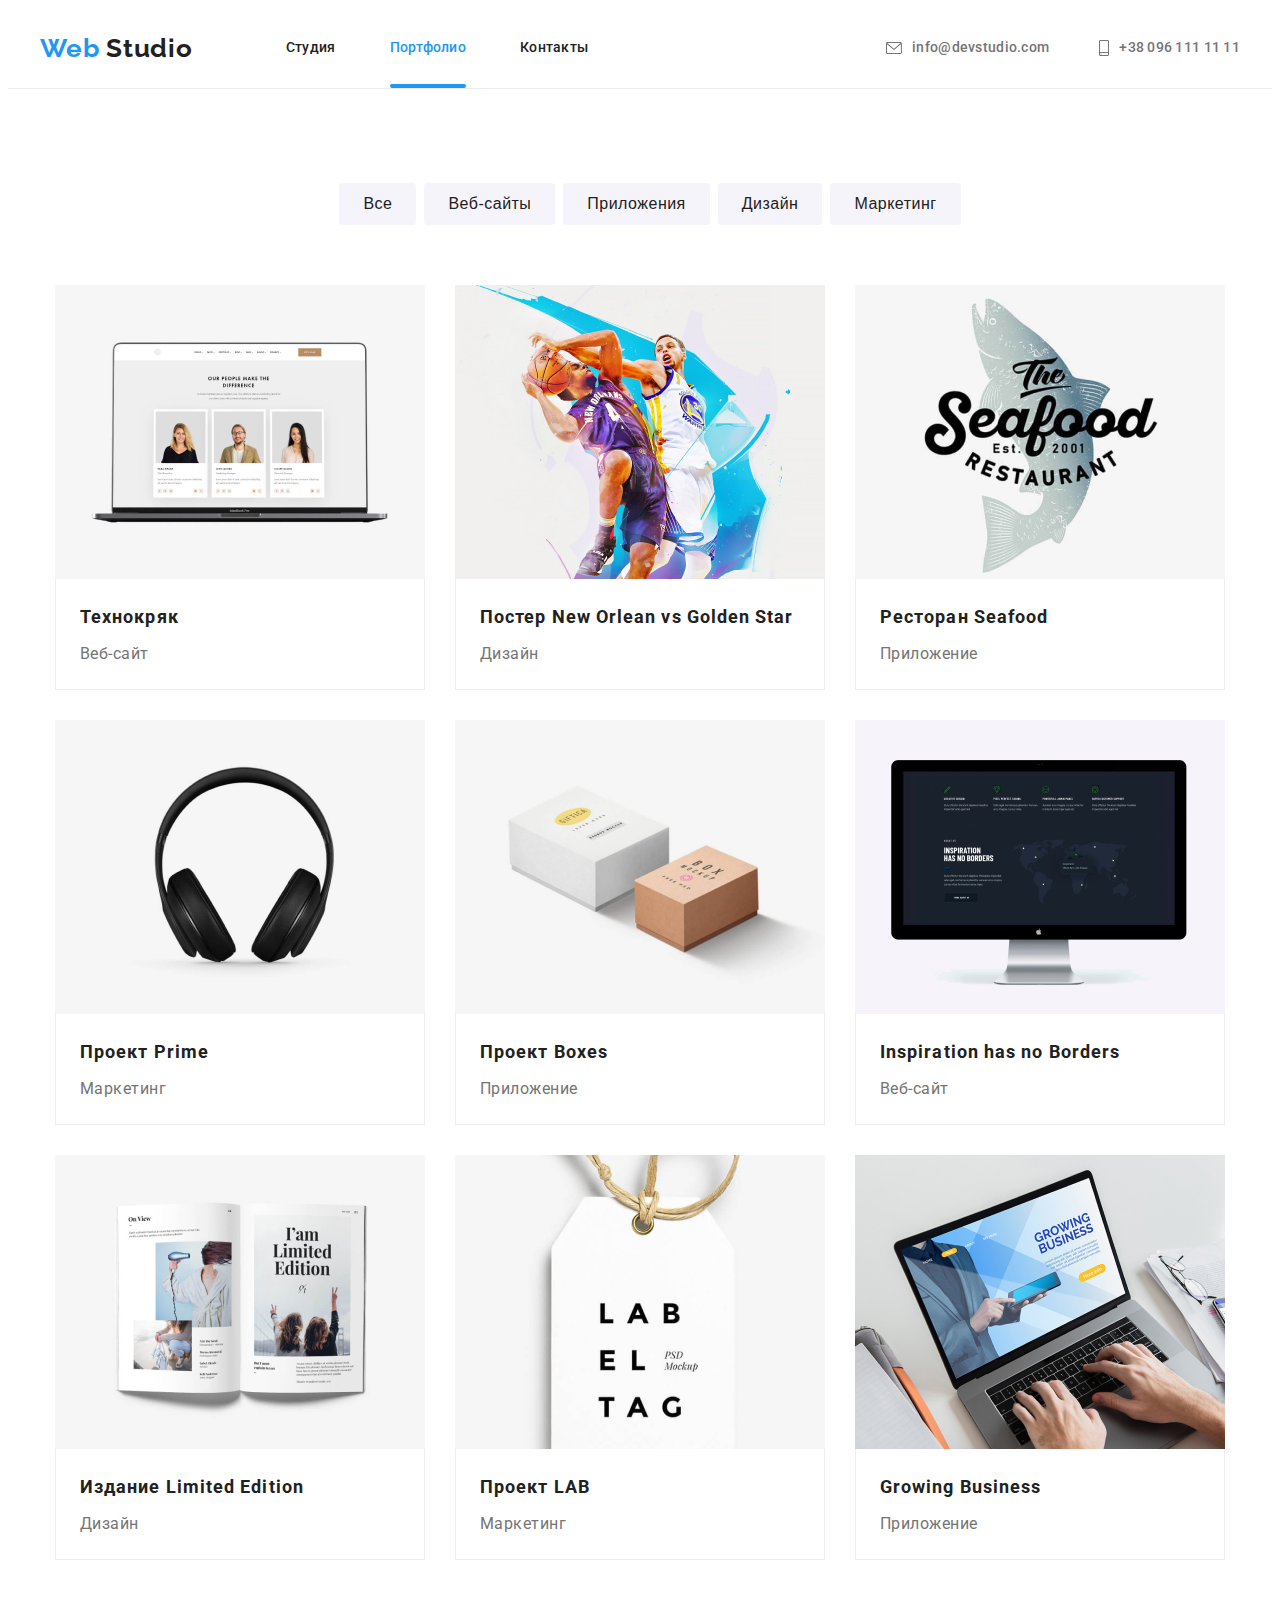
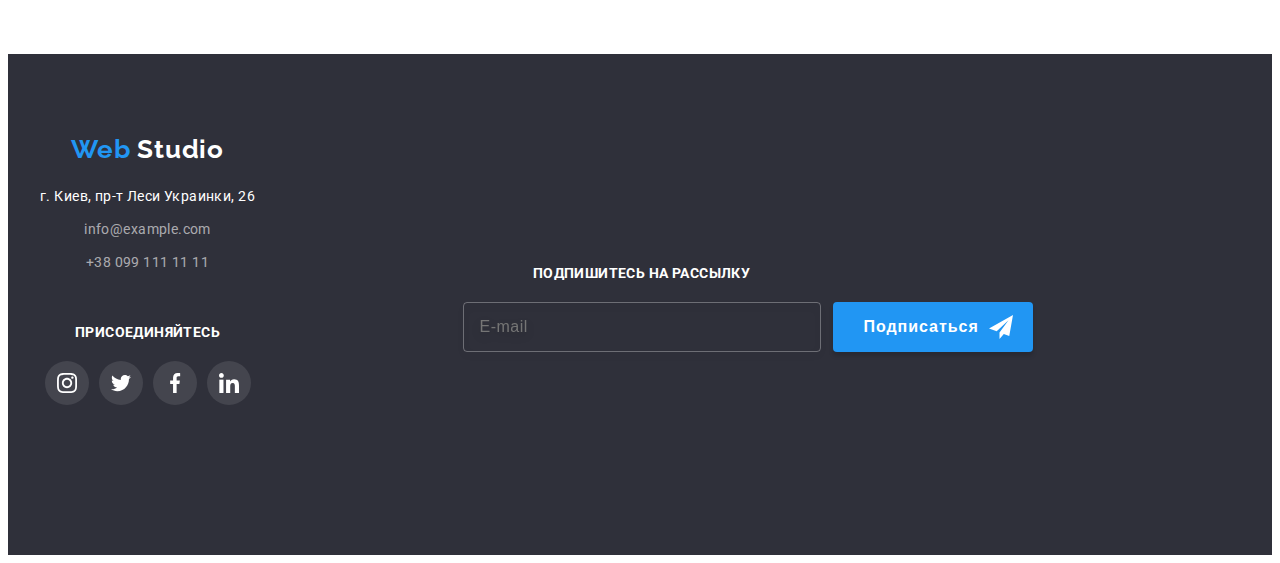
==== commit 186e7985: "2" ====
--- a/portfolio.html
+++ b/portfolio.html
@@ -2,284 +2,363 @@
 <html lang="ru">
   <head>
     <title>Портфолио</title>
-  <link rel="preconnect" href="https://fonts.googleapis.com">
-<link rel="preconnect" href="https://fonts.gstatic.com" crossorigin>
-<link href="https://fonts.googleapis.com/css2?family=Fruktur&family=Raleway:wght@700&family=Roboto:wght@400;500;700;900&display=swap" rel="stylesheet">
-    <link rel="stylesheet" href="https://cdnjs.cloudflare.com/ajax/libs/modern-normalize/1.1.0/modern-normalize.min.css" integrity="sha512-wpPYUAdjBVSE4KJnH1VR1HeZfpl1ub8YT/NKx4PuQ5NmX2tKuGu6U/JRp5y+Y8XG2tV+wKQpNHVUX03MfMFn9Q==" crossorigin="anonymous" referrerpolicy="no-referrer" />
-
-
-<!-- <link rel="stylesheet" href="./css/styles.css" /> -->
-<link rel="stylesheet" href="./css/main.min.css" />
+    <link rel="preconnect" href="https://fonts.googleapis.com" />
+    <link rel="preconnect" href="https://fonts.gstatic.com" crossorigin />
+    <link
+      href="https://fonts.googleapis.com/css2?family=Fruktur&family=Raleway:wght@700&family=Roboto:wght@400;500;700;900&display=swap"
+      rel="stylesheet"
+    />
+    <link
+      rel="stylesheet"
+      href="https://cdnjs.cloudflare.com/ajax/libs/modern-normalize/1.1.0/modern-normalize.min.css"
+      integrity="sha512-wpPYUAdjBVSE4KJnH1VR1HeZfpl1ub8YT/NKx4PuQ5NmX2tKuGu6U/JRp5y+Y8XG2tV+wKQpNHVUX03MfMFn9Q=="
+      crossorigin="anonymous"
+      referrerpolicy="no-referrer"
+    />
+
+    <!-- <link rel="stylesheet" href="./css/styles.css" /> -->
+    <link rel="stylesheet" href="./css/main.min.css" />
   </head>
   <body>
     <header>
       <div class="wrap">
-    <div class="container header-container">
-
-      <a href="" class="logo link">
-        <span class="logo_first">Web</span>Studio
-      </a>
-    
-
-      <nav class="header-navigation">
-        <ul class="header-list list">
-          <li class="header-item">
-            <a class="header-link link no-active-page" href="./index.html">Студия</a>
-          </li>
-          <li class="header-item">
-            <a class="header-link link active-page current" href="#Портфолио">Портфолио</a>
-          </li>
-          <li class="header-item">
-            <a class="header-link link" href="#Контакты">Контакты</a>
-          </li>
-        </ul>
-      </nav>
-      <div class="header-connect">
-       <ul class="header-list-call list">
-          <li class="header-list-call-item">
-            <a
-              class="header-link-call link mail hlci"
-              href="mailto:info@example.com"
-            >
-              <svg class="header-icon" width="16" height="12">
-                <use href="./images/icons.svg#icon-email"></use>
-              </svg>
-              info@devstudio.com
-            </a>
-          </li>
-          <li class="header-list-call-item">
-            <a class="header-link-call link tel hlci" href="tel:+380961111111">
-              <svg class="header-icon" width="10" height="16">
-                <use href="./images/icons.svg#icon-tel"></use>
-              </svg>
-              +38 096 111 11 11
-            </a>
-          </li>
-        </ul>
+        <div class="container header-container">
+          <a href="" class="logo link">
+            <span class="logo_first">Web</span>
+            Studio
+          </a>
+
+          <nav class="header-navigation">
+            <ul class="header-list list">
+              <li class="header-item">
+                <a class="header-link link no-active-page" href="./index.html">
+                  Студия
+                </a>
+              </li>
+              <li class="header-item">
+                <a
+                  class="header-link link active-page current"
+                  href="#Портфолио"
+                >
+                  Портфолио
+                </a>
+              </li>
+              <li class="header-item">
+                <a class="header-link link" href="#Контакты">Контакты</a>
+              </li>
+            </ul>
+          </nav>
+          <div class="header-connect">
+            <ul class="header-list-call list">
+              <li class="header-list-call-item">
+                <a
+                  class="header-link-call link mail hlci"
+                  href="mailto:info@example.com"
+                >
+                  <svg class="header-icon" width="16" height="12">
+                    <use href="./images/icons.svg#icon-email"></use>
+                  </svg>
+                  info@devstudio.com
+                </a>
+              </li>
+              <li class="header-list-call-item">
+                <a
+                  class="header-link-call link tel hlci"
+                  href="tel:+380961111111"
+                >
+                  <svg class="header-icon" width="10" height="16">
+                    <use href="./images/icons.svg#icon-tel"></use>
+                  </svg>
+                  +38 096 111 11 11
+                </a>
+              </li>
+            </ul>
+          </div>
+        </div>
       </div>
-    </div>
-    </div>
     </header>
     <main>
       <section class="section section-work">
-        <div class="container work-container">
-        <h1 class="section-work-title">Наши работы</h1>
-
-        <ul class="section-work-list list">
-          <li class="section-item">
-            <button type="button" class="section-work-link">Все</button>
-          </li>
-          <li class="section-item">
-            <button type="button" class="section-work-link">Веб-сайты</button>
-          </li>
-          <li class="section-item">
-            <button type="button" class="section-work-link">Приложения</button>
-          </li>
-          <li class="section-item">
-            <button type="button" class="section-work-link">Дизайн</button>
-          </li>
-          <li class="section-item">
-            <button type="button" class="section-work-link">Маркетинг</button>
-          </li>
-        </ul>
-
-
-
-
-        <ul class="work-pic-list list">
-          <li class="work-pic-item">
-            <a class="work-pic-link link" href="">
-              <div class="wrap-work">
-              <img src="./images/portfolio1.jpg" alt="" />
-            
-            <!--  -->
-            <p class="work-top-text">Технокряк это современная площадка распространения коронавируса. Компании используют эту платформу для цифрового шпионажа и атак на защищённые сервера конкурентов.</p>
-            <!--  -->
-</div>
-              <div class="work">
-              <h2 class="work-pic-title">Технокряк</h2>
-            <p class="work-pic-text">Веб-сайт</p></div></a>
-          </li>
-
-          <li class="work-pic-item">
-            <a class="work-pic-link link" href="">
-               <div class="wrap-work">
-              <img src="./images/portfolio2.jpg" alt="" />
-            
-            <!--  -->
-            <p class="work-top-text">Технокряк это современная площадка распространения коронавируса. Компании используют эту платформу для цифрового шпионажа и атак на защищённые сервера конкурентов.</p>
-            <!--  -->
-</div>
-             <div class="work">
-               <h2 class="work-pic-title">Постер New Orlean vs Golden Star</h2>
-             <p class="work-pic-text">Дизайн</p>
-            </div>
-          </a>
-          </li>
-
-          <li class="work-pic-item">
-            <a class="work-pic-link link" href="">
-               <div class="wrap-work">
-              <img src="./images/portfolio3.jpg" alt="" />
-            
-            <!--  -->
-            <p class="work-top-text">Технокряк это современная площадка распространения коронавируса. Компании используют эту платформу для цифрового шпионажа и атак на защищённые сервера конкурентов.</p>
-            <!--  -->
-</div>
-            <div class="work">
-              <h2 class="work-pic-title">Ресторан Seafood</h2>
-            <p class="work-pic-text"> Приложение</p></div></a>
-          </li>
-
-          <li class="work-pic-item">
-            <a class="work-pic-link link" href="">
-              <div class="wrap-work">
-              <img src="./images/portfolio4.jpg" alt="" />
-            
-            <!--  -->
-            <p class="work-top-text">Технокряк это современная площадка распространения коронавируса. Компании используют эту платформу для цифрового шпионажа и атак на защищённые сервера конкурентов.</p>
-            <!--  -->
-</div>
-            <div class="work"><h2 class="work-pic-title">Проект Prime</h2>
-            <p class="work-pic-text">Маркетинг</p></div></a>
-          </li class="work-pic-item">
-
-          <li class="work-pic-item">
-            <a class="work-pic-link link" href="">
-              <div class="wrap-work">
-              <img src="./images/portfolio5.jpg" alt="" />
-            
-            <!--  -->
-            <p class="work-top-text">Технокряк это современная площадка распространения коронавируса. Компании используют эту платформу для цифрового шпионажа и атак на защищённые сервера конкурентов.</p>
-            <!--  -->
-</div>
-            <div class="work"><h2 class="work-pic-title">Проект Boxes</h2>
-            <p class="work-pic-text">Приложение</p></div></a>
-          </li>
-          <li class="work-pic-item">
-            <a class="work-pic-link link" href="">
- <div class="wrap-work">
-              <img src="./images/portfolio6.jpg" alt="" />
-            
-            <!--  -->
-            <p class="work-top-text">Технокряк это современная площадка распространения коронавируса. Компании используют эту платформу для цифрового шпионажа и атак на защищённые сервера конкурентов.</p>
-            <!--  -->
-</div>
-            <div class="work"><h2 class="work-pic-title">Inspiration has no Borders</h2>
-            <p class="work-pic-text">Веб-сайт</p></div></a>
-          </li>
-
-          <li class="work-pic-item">
-            <a class="work-pic-link link" href="">
-               <div class="wrap-work">
-              <img src="./images/portfolio7.jpg" alt="" />
-            
-            <!--  -->
-            <p class="work-top-text">Технокряк это современная площадка распространения коронавируса. Компании используют эту платформу для цифрового шпионажа и атак на защищённые сервера конкурентов.</p>
-            <!--  -->
-</div>
-            <div class="work"><h2 class="work-pic-title">Издание Limited Edition</h2>
-             <p class="work-pic-text">Дизайн</p></div></a>
-          </li>
-          <li class="work-pic-item">
-            <a class="work-pic-link link" href="">
-               <div class="wrap-work">
-              <img src="./images/portfolio8.jpg" alt="" />
-            
-            <!--  -->
-            <p class="work-top-text">Технокряк это современная площадка распространения коронавируса. Компании используют эту платформу для цифрового шпионажа и атак на защищённые сервера конкурентов.</p>
-            <!--  -->
-</div>
-            <div class="work"><h2 class="work-pic-title">Проект LAB</h2>
-            <p class="work-pic-text"> Маркетинг</p></div></a>
-          </li>
-          <li class="work-pic-item">
-            <a class="work-pic-link link" href="">
-               <div class="wrap-work">
-              <img src="./images/portfolio9.jpg" alt="" />
-            
-            <!--  -->
-            <p class="work-top-text">Технокряк это современная площадка распространения коронавируса. Компании используют эту платформу для цифрового шпионажа и атак на защищённые сервера конкурентов.</p>
-            <!--  -->
-</div>
-            <div class="work"><h2 class="work-pic-title">Growing Business</h2>
-            <p class="work-pic-text">Приложение</p></div></a>
-          </li>
-        </ul>
+        <div class="work-container container">
+          <h1 class="section-work-title">Наши работы</h1>
+
+          <ul class="section-work-list list">
+            <li class="section-item">
+              <button type="button" class="section-work-link">Все</button>
+            </li>
+            <li class="section-item">
+              <button type="button" class="section-work-link">Веб-сайты</button>
+            </li>
+            <li class="section-item">
+              <button type="button" class="section-work-link">
+                Приложения
+              </button>
+            </li>
+            <li class="section-item">
+              <button type="button" class="section-work-link">Дизайн</button>
+            </li>
+            <li class="section-item">
+              <button type="button" class="section-work-link">Маркетинг</button>
+            </li>
+          </ul>
+
+          <ul class="work-pic-list list">
+            <li class="work-pic-item">
+              <a class="work-pic-link link" href="">
+                <div class="wrap-work">
+                  <img src="./images/portfolio1.jpg" alt="" />
+
+                  <!--  -->
+                  <p class="work-top-text">
+                    Технокряк это современная площадка распространения
+                    коронавируса. Компании используют эту платформу для
+                    цифрового шпионажа и атак на защищённые сервера конкурентов.
+                  </p>
+                  <!--  -->
+                </div>
+                <div class="work">
+                  <h2 class="work-pic-title">Технокряк</h2>
+                  <p class="work-pic-text">Веб-сайт</p>
+                </div>
+              </a>
+            </li>
+
+            <li class="work-pic-item">
+              <a class="work-pic-link link" href="">
+                <div class="wrap-work">
+                  <img src="./images/portfolio2.jpg" alt="" />
+
+                  <!--  -->
+                  <p class="work-top-text">
+                    Технокряк это современная площадка распространения
+                    коронавируса. Компании используют эту платформу для
+                    цифрового шпионажа и атак на защищённые сервера конкурентов.
+                  </p>
+                  <!--  -->
+                </div>
+                <div class="work">
+                  <h2 class="work-pic-title">
+                    Постер New Orlean vs Golden Star
+                  </h2>
+                  <p class="work-pic-text">Дизайн</p>
+                </div>
+              </a>
+            </li>
+
+            <li class="work-pic-item">
+              <a class="work-pic-link link" href="">
+                <div class="wrap-work">
+                  <img src="./images/portfolio3.jpg" alt="" />
+
+                  <!--  -->
+                  <p class="work-top-text">
+                    Технокряк это современная площадка распространения
+                    коронавируса. Компании используют эту платформу для
+                    цифрового шпионажа и атак на защищённые сервера конкурентов.
+                  </p>
+                  <!--  -->
+                </div>
+                <div class="work">
+                  <h2 class="work-pic-title">Ресторан Seafood</h2>
+                  <p class="work-pic-text">Приложение</p>
+                </div>
+              </a>
+            </li>
+
+            <li class="work-pic-item">
+              <a class="work-pic-link link" href="">
+                <div class="wrap-work">
+                  <img src="./images/portfolio4.jpg" alt="" />
+
+                  <!--  -->
+                  <p class="work-top-text">
+                    Технокряк это современная площадка распространения
+                    коронавируса. Компании используют эту платформу для
+                    цифрового шпионажа и атак на защищённые сервера конкурентов.
+                  </p>
+                  <!--  -->
+                </div>
+                <div class="work">
+                  <h2 class="work-pic-title">Проект Prime</h2>
+                  <p class="work-pic-text">Маркетинг</p>
+                </div>
+              </a>
+            </li>
+
+            <li class="work-pic-item">
+              <a class="work-pic-link link" href="">
+                <div class="wrap-work">
+                  <img src="./images/portfolio5.jpg" alt="" />
+
+                  <!--  -->
+                  <p class="work-top-text">
+                    Технокряк это современная площадка распространения
+                    коронавируса. Компании используют эту платформу для
+                    цифрового шпионажа и атак на защищённые сервера конкурентов.
+                  </p>
+                  <!--  -->
+                </div>
+                <div class="work">
+                  <h2 class="work-pic-title">Проект Boxes</h2>
+                  <p class="work-pic-text">Приложение</p>
+                </div>
+              </a>
+            </li>
+            <li class="work-pic-item">
+              <a class="work-pic-link link" href="">
+                <div class="wrap-work">
+                  <img src="./images/portfolio6.jpg" alt="" />
+
+                  <!--  -->
+                  <p class="work-top-text">
+                    Технокряк это современная площадка распространения
+                    коронавируса. Компании используют эту платформу для
+                    цифрового шпионажа и атак на защищённые сервера конкурентов.
+                  </p>
+                  <!--  -->
+                </div>
+                <div class="work">
+                  <h2 class="work-pic-title">Inspiration has no Borders</h2>
+                  <p class="work-pic-text">Веб-сайт</p>
+                </div>
+              </a>
+            </li>
+
+            <li class="work-pic-item">
+              <a class="work-pic-link link" href="">
+                <div class="wrap-work">
+                  <img src="./images/portfolio7.jpg" alt="" />
+
+                  <!--  -->
+                  <p class="work-top-text">
+                    Технокряк это современная площадка распространения
+                    коронавируса. Компании используют эту платформу для
+                    цифрового шпионажа и атак на защищённые сервера конкурентов.
+                  </p>
+                  <!--  -->
+                </div>
+                <div class="work">
+                  <h2 class="work-pic-title">Издание Limited Edition</h2>
+                  <p class="work-pic-text">Дизайн</p>
+                </div>
+              </a>
+            </li>
+            <li class="work-pic-item">
+              <a class="work-pic-link link" href="">
+                <div class="wrap-work">
+                  <img src="./images/portfolio8.jpg" alt="" />
+
+                  <!--  -->
+                  <p class="work-top-text">
+                    Технокряк это современная площадка распространения
+                    коронавируса. Компании используют эту платформу для
+                    цифрового шпионажа и атак на защищённые сервера конкурентов.
+                  </p>
+                  <!--  -->
+                </div>
+                <div class="work">
+                  <h2 class="work-pic-title">Проект LAB</h2>
+                  <p class="work-pic-text">Маркетинг</p>
+                </div>
+              </a>
+            </li>
+            <li class="work-pic-item">
+              <a class="work-pic-link link" href="">
+                <div class="wrap-work">
+                  <img src="./images/portfolio9.jpg" alt="" />
+
+                  <!--  -->
+                  <p class="work-top-text">
+                    Технокряк это современная площадка распространения
+                    коронавируса. Компании используют эту платформу для
+                    цифрового шпионажа и атак на защищённые сервера конкурентов.
+                  </p>
+                  <!--  -->
+                </div>
+                <div class="work">
+                  <h2 class="work-pic-title">Growing Business</h2>
+                  <p class="work-pic-text">Приложение</p>
+                </div>
+              </a>
+            </li>
+          </ul>
         </div>
       </section>
     </main>
-  
- <footer class="footer">
+
+    <footer class="footer">
       <div class="container footer-container">
-        <div class="footer-first">
-          <div class="logofoot">
-            <a href="" class="logo link footer-logo">
-              <span class="logo_first">Web</span>Studio
-            </a>
+        <div class="fotfirstsec">
+          <div class="footer__first">
+            <div class="logofoot">
+              <a href="" class="logo link footer-logo">
+                <span class="logo_first">Web</span>
+                Studio
+              </a>
+            </div>
+            <address>
+              <ul class="address-list list">
+                <li class="address-item">
+                  <a class="address-link link gorod" href="">
+                    г. Киев, пр-т Леси Украинки, 26
+                  </a>
+                </li>
+                <li class="address-item">
+                  <a
+                    class="address-link link footer-mail"
+                    href="mailto:info@example.com"
+                  >
+                    info@example.com
+                  </a>
+                </li>
+                <li class="address-item">
+                  <a
+                    class="address-link link footer-tel"
+                    href="tel:+380991111111"
+                  >
+                    +38 099 111 11 11
+                  </a>
+                </li>
+              </ul>
+            </address>
           </div>
-          <address>
-            <ul class="address-list list">
-              <li class="address-item">
-                <a class="address-link link gorod" href="">
-                  г. Киев, пр-т Леси Украинки, 26
-                </a>
-              </li>
-              <li class="address-item">
-                <a
-                  class="address-link link footer-mail"
-                  href="mailto:info@example.com"
-                >
-                  info@example.com
-                </a>
-              </li>
-              <li class="address-item">
-                <a
-                  class="address-link link footer-tel"
-                  href="tel:+380991111111"
-                >
-                  +38 099 111 11 11
+
+          <div class="footer__second">
+            <h2 class="footer-join">присоединяйтесь</h2>
+            <ul class="footer-second-list list">
+              <li class="footer-second-item">
+                <a href="" class="footer-second-link">
+                  <svg class="footer-second-icon" width="20" height="20">
+                    <use href="./images/icons.svg#icon-instagram-2"></use>
+                  </svg>
+                </a>
+              </li>
+              <li class="footer-second-item">
+                <a href="" class="footer-second-link">
+                  <svg class="footer-second-icon" width="20" height="20">
+                    <use href="./images/icons.svg#icon-twitter-1"></use>
+                  </svg>
+                </a>
+              </li>
+              <li class="footer-second-item">
+                <a href="" class="footer-second-link">
+                  <svg class="footer-second-icon" width="20" height="20">
+                    <use href="./images/icons.svg#icon-facebook-1"></use>
+                  </svg>
+                </a>
+              </li>
+              <li class="footer-second-item">
+                <a href="" class="footer-second-link">
+                  <svg class="footer-second-icon" width="20" height="20">
+                    <use href="./images/icons.svg#icon-linkedin-1"></use>
+                  </svg>
                 </a>
               </li>
             </ul>
-          </address>
+          </div>
         </div>
 
-        <div class="footer__second">
-          <h2 class="footer-join">присоединяйтесь</h2>
-          <ul class="footer-second-list list">
-            <li class="footer-second-item">
-              <a href="" class="footer-second-link">
-                <svg class="footer-second-icon" width="20" height="20">
-                  <use href="./images/icons.svg#icon-instagram-2"></use>
-                </svg>
-              </a>
-            </li>
-            <li class="footer-second-item">
-              <a href="" class="footer-second-link">
-                <svg class="footer-second-icon" width="20" height="20">
-                  <use href="./images/icons.svg#icon-twitter-1"></use>
-                </svg>
-              </a>
-            </li>
-            <li class="footer-second-item">
-              <a href="" class="footer-second-link">
-                <svg class="footer-second-icon" width="20" height="20">
-                  <use href="./images/icons.svg#icon-facebook-1"></use>
-                </svg>
-              </a>
-            </li>
-            <li class="footer-second-item">
-              <a href="" class="footer-second-link">
-                <svg class="footer-second-icon" width="20" height="20">
-                  <use href="./images/icons.svg#icon-linkedin-1"></use>
-                </svg>
-              </a>
-            </li>
-          </ul>
-        </div>
-        <!-- 3 -->
-         <form class="footer__third">
+        <form class="footer__third">
           <label for="" class="footer-label">
             Подпишитесь на рассылку
             <input type="email" class="footer-input" placeholder="E-mail" />
@@ -294,6 +373,5 @@
         </form>
       </div>
     </footer>
-
   </body>
 </html>
--- a/css/main.min.css
+++ b/css/main.min.css
@@ -1,2 +1,2 @@
-address{font-style:normal}body{font-family:Roboto, sans-serif}.hidden{position:absolute;width:1px;height:1px;margin:-1px;border:0;padding:0;white-space:nowrap;clip-path:inset(100%);clip:rect(0 0 0 0);overflow:hidden}.list{list-style:none}a{text-decoration:none}.container{width:100%;padding-left:15px;padding-right:15px;margin:0 auto}@media screen and (min-width: 480px){.container{width:480px}}@media screen and (min-width: 768px){.container{width:768px}}:root{--color_first: #757575;--color_second: #212121;--color_accent: #2196f3;--coolor_title: #ffffff;--color_border: #eeeeee}button{cursor:pointer}p,h1,h2,h3,h4,h5,h6{margin:0}ol,ul{list-style:none;margin:0;padding:0}img{min-width:100%;height:auto;display:block}.header-container{display:flex;flex-wrap:wrap;align-items:center}.header-connect{margin-left:auto}.header-list{display:flex;align-items:center}.header-list-call{margin-left:auto;display:flex;align-items:center}.logohead{margin-right:93px}.header-item{margin-right:54px}.header-item:last-child{margin-right:0}.header-list-call-item:not(:last-child){margin-right:50px}.logo{margin-right:93px;color:var(--color_second);font-family:Raleway, sans-serif;font-weight:700;font-size:26px;line-height:1.19;letter-spacing:0.03em}.logo_first{color:var(--color_accent)}.header-link{display:block;padding:32px 0;color:var(--color_second);font-weight:500;font-size:14px;line-height:1.14;letter-spacing:0.02em;transition:color 250ms cubic-bezier(0.4, 0, 0.2, 1);position:relative}.header-link.current::after{content:"";width:100%;height:4px;background-color:var(--color_accent);border-radius:2px;position:absolute;left:0;bottom:0}.header-link-call{font-weight:500;font-size:14px;line-height:1.14;letter-spacing:0.02em;color:var(--color_first);transition:color 250ms cubic-bezier(0.4, 0, 0.2, 1)}.header-link-call:hover,.header-link-call:focus,.header-link:hover,.header-link:focus{color:var(--color_accent)}.hlci{width:100%;height:100%;display:flex;align-items:center;justify-content:center}.header-icon{fill:var(--color_first);margin-right:10px;transition:fill 250ms cubic-bezier(0.4, 0, 0.2, 1)}.hlci:hover .header-icon,.hlci:focus .header-icon{fill:var(--color_accent)}.hero__title{font-weight:900;font-size:26px;line-height:1.36;color:var(--coolor_title);text-align:center;text-transform:uppercase}.section{padding:94px 0}.hero__btn{font-weight:700;font-size:16px;line-height:1.875;color:var(--coolor_title);background-color:var(--color_accent);letter-spacing:0.03em;margin-top:30px;display:block;margin-left:auto;margin-right:auto;width:200px;height:50px;border-radius:4px;border-color:transparent;box-shadow:0px 4px 4px rgba(0,0,0,0.15)}.hero{padding:200px 0;background-color:#2f303a;background-image:linear-gradient(rgba(47,48,58,0.4), rgba(47,48,58,0.4)),url(../images/hero_bg.jpg);background-repeat:no-repeat;background-position:center;background-size:cover;max-width:100%;margin:0 auto}@media screen and (min-width: 768px){.benef{display:flex;flex-wrap:wrap;margin-left:30px;justify-content:center}}.benef__item{margin-bottom:25px}@media screen and (min-width: 768px){.benef__item{margin-right:30px;width:270px}}.benef__title{position:absolute;width:1px;height:1px;margin:-1px;border:0;padding:0;white-space:nowrap;clip-path:inset(100%);clip:rect(0 0 0 0);overflow:hidden}.benef__text{font-weight:normal;font-size:14px;line-height:1.71;color:var(--color_first);letter-spacing:0.03em}.benef__container{display:flex;justify-content:center;align-items:center;width:270px;height:120px;background:#f5f4fa;border-radius:4px;margin-bottom:30px;width:100%}.section--no-padding-top{padding-top:0}.doing{display:flex}.doing__item:not(:last-child){margin-right:30px}.section__title{font-weight:700;font-size:36px;line-height:1.17;text-align:center;letter-spacing:0.03em;color:var(--color_second);margin-bottom:50px}.doing__box{position:relative}.doing__text{position:absolute;left:0;font-weight:bold;font-size:14px;line-height:1.14;letter-spacing:0.03em;text-transform:uppercase;color:var(--coolor_title);background-color:rgba(47,48,58,0.8);height:70px;width:100%;transform:translateY(-70px);display:flex;justify-content:center;align-items:center}@media screen and (min-width: 768px){.team{display:flex;justify-content:center;flex-wrap:wrap}}.section--other-background{background-color:#f5f4fa}.team__item{margin-bottom:25px;background-color:var(--coolor_title);box-shadow:0px 1px 3px rgba(0,0,0,0.12),0px 1px 1px rgba(0,0,0,0.14),0px 2px 1px rgba(0,0,0,0.2);border-radius:0px 0px 4px 4px}.team__item img{width:270px;height:auto}@media screen and (min-width: 768px){.team__item{margin-right:20px}}.team__header{font-family:Roboto;font-weight:700;font-size:16px;line-height:1.19;text-align:center;letter-spacing:0.03em;color:var(--color_second)}.team__name{padding-top:30px}.team__text{margin-top:10px;font-weight:normal;font-size:16px;line-height:1.19;text-align:center;letter-spacing:0.03em;color:var(--color_first);padding-bottom:16px}.teamsocial{display:flex;justify-content:center}.teamsocial__item{width:44px;height:44px;margin-bottom:30px}.teamsocial__item+.teamsocial__item{margin-left:10px}.teamsocial__link{width:100%;height:100%;border-radius:50%;display:flex;align-items:center;justify-content:center;transition:background-color 250ms cubic-bezier(0.4, 0, 0.2, 1)}.teamsocial__link:hover,.teamsocial__link:focus{background-color:var(--color_accent)}.teamsocial__icon{fill:#afb1b8;transition:fill 250ms cubic-bezier(0.4, 0, 0.2, 1)}.teamsocial__link:hover .teamsocial__icon,.teamsocial__link:focus .teamsocial__icon{fill:var(--coolor_title)}.client__title{font-weight:bold;font-size:28px;line-height:1.167;text-align:center;letter-spacing:0.03em;color:#212121;margin-bottom:50px}.clients{display:flex;justify-content:center;flex-wrap:wrap}.clients__item{display:flex;margin-bottom:30px}.clients__item+.clients__item{margin-left:30px}.clients__item:nth-child(2n+1){margin-left:0}.clients__item:nth-last-child(-n+2){margin-bottom:0}@media screen and (min-width: 768px){.clients__item+.clients__item{margin-left:30px}.clients__item:nth-child(3n+4){margin-left:0}.clients__item:nth-last-child(-n+3){margin-bottom:0}}.clients__link{width:100%;height:100%;display:flex;align-items:center;justify-content:center;width:170px;height:92px;border:1px solid #afb1b8;box-sizing:border-box;border-radius:4px;transition:border-color 250ms cubic-bezier(0.4, 0, 0.2, 1)}.clients__link:hover,.clients__link:focus{border-color:var(--color_accent)}.clients__icon{fill:#afb1b8;transition:fill 250ms cubic-bezier(0.4, 0, 0.2, 1)}.clients__link:hover .clients__icon,.clients__link:focus .clients__icon{fill:var(--color_accent)}.logofoot{margin-bottom:20px;display:flex;justify-content:center}.address-item:not(:last-child){margin-bottom:9px}.footer{padding:60px 0;background-color:#2f303a}.footer__first{display:flex;flex-wrap:wrap;justify-content:left}@media screen and (min-width: 480px){.footer__first{display:inline-block}}@media screen and (min-width: 768px){.fotfirstsec{display:flex;justify-content:space-around}}.footer-logo{color:#fff}@media screen and (min-width: 480px){.footer-logo{margin-left:auto;margin-right:auto}}.gorod{font-weight:normal;font-size:14px;line-height:1.71;letter-spacing:0.03em;color:#fff;font-style:normal}.footer-mail,.footer-tel{font-weight:normal;font-size:14px;line-height:1.71;letter-spacing:0.03em;color:rgba(255,255,255,0.6);font-style:normal}.footer-join{font-weight:bold;font-size:14px;line-height:1.14;letter-spacing:0.03em;text-transform:uppercase;color:#ffffff;margin-bottom:20px}.footer-container{justify-content:center;text-align:center}.footer__second{margin-top:50px;justify-content:center;align-items:center}.footer-second-list{display:flex;justify-content:center}.footer-second-item{width:44px;height:44px;margin-bottom:30px}.footer-second-item+.footer-second-item{margin-left:10px}.footer-second-link{width:100%;height:100%;border-radius:50%;display:flex;align-items:center;justify-content:center;background-color:rgba(255,255,255,0.1);transition:background-color 250ms cubic-bezier(0.4, 0, 0.2, 1)}.footer-second-link:hover,.footer-second-link:focus{background-color:var(--color_accent)}.footer-second-icon{fill:var(--coolor_title)}.footer__third{margin-top:50px;display:flex;flex-wrap:wrap;justify-content:center;align-items:center}@media screen and (min-width: 768px){.footer__third{display:inline-block;margin-left:auto;margin-right:auto}}.footer-label{font-weight:bold;font-size:14px;line-height:1.14;letter-spacing:0.03em;text-transform:uppercase;color:#ffffff}.footer-input{margin-top:20px;font-size:16px;line-height:20px;display:flex;align-items:center;letter-spacing:0.03em;color:rgba(255,255,255,0.6);padding-left:16px;width:358px;height:50px;background-color:transparent;border:1px solid rgba(255,255,255,0.3);box-sizing:border-box;filter:drop-shadow(0px 4px 4px rgba(0,0,0,0.15));border-radius:4px}.footer-button{margin-left:12px;margin-top:36px;width:200px;height:50px;background:#2196f3;box-shadow:0px 4px 4px rgba(0,0,0,0.15);border-radius:4px;border-color:transparent;font-weight:bold;font-size:16px;line-height:30px;display:flex;align-items:center;text-align:center;letter-spacing:0.06em;padding-left:29px;color:#ffffff}@media screen and (min-width: 768px){.footer-button{margin-left:auto;margin-right:auto}}.fly-icon{margin-left:10px}.backdrop{width:100vw;height:100vh;background-color:rgba(0,0,0,0.2);position:fixed;top:0;left:0;transition:opacity 300ms, visibility 300ms}.modal{width:450px;height:609px;background:#ffffff;box-shadow:0px 1px 3px rgba(0,0,0,0.12),0px 1px 1px rgba(0,0,0,0.14),0px 2px 1px rgba(0,0,0,0.2);border-radius:4px;position:absolute;top:50%;left:50%;transform:translate(-50%, -50%)}.modal-close{position:absolute;top:8px;right:8px;width:30px;height:30px;background:#ffffff;border:1px solid rgba(0,0,0,0.1);border-radius:50%;display:flex;align-items:center;justify-content:center}.close-icon{transition:fill 250ms cubic-bezier(0.4, 0, 0.2, 1)}.modal-close:hover .close-icon,.modal-close:focus .close-icon{fill:var(--color_accent)}.is-hidden{visibility:hidden;opacity:0;pointer-events:none}.modal{padding:40px}.modal-title{font-weight:bold;font-size:20px;line-height:1.15;text-align:center;letter-spacing:0.03em;color:#212121;margin-bottom:12px}.modal-form-field{margin-bottom:10px}.modal-input{display:block;width:370px;height:40px;border:1px solid rgba(33,33,33,0.2);box-sizing:border-box;border-radius:4px;padding-left:12px;outline:none;padding-left:40px}.modal-input::placeholder{font-size:14px;line-height:1.17;letter-spacing:0.01em;color:rgba(117,117,117,0.5)}.modal-input-text{font-size:12px;line-height:1.17;letter-spacing:0.01em;color:#757575;display:block;margin-bottom:4px}.modal-form-field-com{margin-bottom:20px}.modal-input-comment{padding:12px 16px;width:370px;height:120px;resize:none}.modal-button{font-size:16px;line-height:1.875;display:block;margin-left:auto;margin-right:auto;letter-spacing:0.06em;color:#ffffff;justify-content:center;width:200px;height:50px;background:#188ce8;border-radius:4px;border-color:transparent;box-shadow:0px 1px 3px rgba(0,0,0,0.12),0px 1px 1px rgba(0,0,0,0.14),0px 2px 1px rgba(0,0,0,0.2);box-shadow:0px 1px 3px rgba(0,0,0,0.12),0px 1px 1px rgba(0,0,0,0.14),0px 2px 1px rgba(0,0,0,0.2);transition:box-shadow 250ms cubic-bezier(0.4, 0, 0.2, 1)}.modal-button:hover,.modal-button:focus{box-shadow:0px 4px 4px rgba(0,0,0,0.15)}.modal-check{font-size:12px;line-height:14px;letter-spacing:1.71;color:#757575;margin-bottom:30px}.modal-contract{color:var(--color_accent);text-decoration:underline}.modal-input{transition:border-color 250ms cubic-bezier(0.4, 0, 0.2, 1)}.modal-input:focus{border-color:var(--color_accent)}.modal-wrap{position:relative}.modal-icon{position:absolute;top:0;left:0;margin-left:12px;margin-top:11px;transition:fill 250ms cubic-bezier(0.4, 0, 0.2, 1)}.modal-input:focus+.modal-icon{fill:var(--color_accent)}.modal-check-text span{width:16px;height:15px;border:2px solid #212121;border-radius:2px;display:flex;margin-right:5px;align-items:center;justify-content:center}.modal-check{appearance:none;display:flex;align-items:center}.modal-check:checked+.modal-check-text span{background-color:var(--color_accent);border:none}.wrap-modal-check{display:flex;align-items:center;justify-content:center}.modal-contract{margin-left:3px}.section-work-list{display:flex;flex-wrap:wrap;justify-content:left;margin-bottom:50px;margin-left:20px}.section-item{margin-bottom:10px}.section-item:not(:last-child){margin-right:8px}.section-work-title{position:absolute;width:1px;height:1px;margin:-1px;border:0;padding:0;white-space:nowrap;clip-path:inset(100%);clip:rect(0 0 0 0);overflow:hidden}.section-work-link{font-weight:500;font-size:16px;line-height:1.625;text-align:center;letter-spacing:0.03em;color:var(--color_second);background-color:#f5f4fa;padding:6px 22px;border-radius:4px;border-color:transparent;transition:background-color 250ms cubic-bezier(0.4, 0, 0.2, 1),color 250ms cubic-bezier(0.4, 0, 0.2, 1),box-shadow 250ms cubic-bezier(0.4, 0, 0.2, 1)}.section-work-link:hover,.section-work-link:focus{color:#fff;background-color:var(--color_accent);box-shadow:0px 3px 1px rgba(0,0,0,0.1),0px 1px 2px rgba(0,0,0,0.08),0px 2px 2px rgba(0,0,0,0.12)}.work-pic-title{font-family:Roboto;font-weight:bold;font-size:18px;line-height:2;letter-spacing:0.06em;color:var(--color_second)}.work-pic-text{margin-top:4px;font-weight:normal;font-size:16px;line-height:1.875;letter-spacing:0.03em;color:var(--color_first)}.wrap-work{position:relative;overflow:hidden}.work-top-text{position:absolute;top:0;left:0;font-size:18px;line-height:1.56;letter-spacing:0.03em;color:var(--coolor_title);padding:63px 24px;background-color:rgba(33,150,243,0.9);transform:translateY(100%);transition:transform 300ms}.work-pic-link:hover .work-top-text,.work-pic-link:focus .work-top-text{transform:translateY(0)}.active-page{color:var(--color_accent);transition:color 250ms cubic-bezier(0.4, 0, 0.2, 1)}.active-page:hover,.active-page:focus{color:var(--color_second)}.work-pic-list{display:flex;flex-wrap:wrap;justify-content:center}.work-pic-item{background-color:var(--coolor_title);margin-bottom:30px;margin-right:30px;transition:box-shadow 250ms cubic-bezier(0.4, 0, 0.2, 1);position:relative}.work-pic-item:nth-child(3n+3){margin-right:0}.work-pic-item:not(:nth-child(-n+3)){margin-bottom:30px}.work-pic-item:nth-last-child(-n+3){margin-bottom:0}.work-pic-link{display:block;transition:box-shadow 250ms cubic-bezier(0.4, 0, 0.2, 1)}.work-pic-link:hover,.work-pic-link:focus{box-shadow:0px 1px 1px rgba(0,0,0,0.12),0px 4px 4px rgba(0,0,0,0.06),1px 4px 6px rgba(0,0,0,0.16)}.work{padding:20px 24px;border-left:1px solid var(--color_border);border-right:1px solid var(--color_border);border-bottom:1px solid var(--color_border)}.wrap{border-bottom:1px solid #ececec}
+address{font-style:normal}body{font-family:Roboto, sans-serif}.hidden{position:absolute;width:1px;height:1px;margin:-1px;border:0;padding:0;white-space:nowrap;clip-path:inset(100%);clip:rect(0 0 0 0);overflow:hidden}.list{list-style:none}a{text-decoration:none}.container{width:100%;padding-left:15px;padding-right:15px;margin:0 auto}@media screen and (min-width: 480px){.container{width:480px}}@media screen and (min-width: 768px){.container{width:768px}}@media screen and (min-width: 1200px){.container{width:1200px}}:root{--color_first: #757575;--color_second: #212121;--color_accent: #2196f3;--coolor_title: #ffffff;--color_border: #eeeeee}button{cursor:pointer}p,h1,h2,h3,h4,h5,h6{margin:0}ol,ul{list-style:none;margin:0;padding:0}img{min-width:100%;height:auto;display:block}.header-container{display:flex;flex-wrap:wrap;align-items:center}.header-connect{margin-left:auto}.header-list{display:flex;align-items:center}.header-list-call{margin-left:auto;display:flex;align-items:center}.logohead{margin-right:93px}.header-item{margin-right:54px}.header-item:last-child{margin-right:0}.header-list-call-item:not(:last-child){margin-right:50px}.logo{margin-right:93px;color:var(--color_second);font-family:Raleway, sans-serif;font-weight:700;font-size:26px;line-height:1.19;letter-spacing:0.03em}.logo_first{color:var(--color_accent)}.header-link{display:block;padding:32px 0;color:var(--color_second);font-weight:500;font-size:14px;line-height:1.14;letter-spacing:0.02em;transition:color 250ms cubic-bezier(0.4, 0, 0.2, 1);position:relative}.header-link.current::after{content:"";width:100%;height:4px;background-color:var(--color_accent);border-radius:2px;position:absolute;left:0;bottom:0}.header-link-call{font-weight:500;font-size:14px;line-height:1.14;letter-spacing:0.02em;color:var(--color_first);transition:color 250ms cubic-bezier(0.4, 0, 0.2, 1)}.header-link-call:hover,.header-link-call:focus,.header-link:hover,.header-link:focus{color:var(--color_accent)}.hlci{width:100%;height:100%;display:flex;align-items:center;justify-content:center}.header-icon{fill:var(--color_first);margin-right:10px;transition:fill 250ms cubic-bezier(0.4, 0, 0.2, 1)}.hlci:hover .header-icon,.hlci:focus .header-icon{fill:var(--color_accent)}.hero__title{font-weight:900;font-size:26px;line-height:1.36;color:var(--coolor_title);text-align:center;text-transform:uppercase}.section{padding:94px 0}.hero__btn{font-weight:700;font-size:16px;line-height:1.875;color:var(--coolor_title);background-color:var(--color_accent);letter-spacing:0.03em;margin-top:30px;display:block;margin-left:auto;margin-right:auto;width:200px;height:50px;border-radius:4px;border-color:transparent;box-shadow:0px 4px 4px rgba(0,0,0,0.15)}.hero{padding:200px 0;background-color:#2f303a;background-image:linear-gradient(rgba(47,48,58,0.4), rgba(47,48,58,0.4)),url(../images/hero_bg.jpg);background-repeat:no-repeat;background-position:center;background-size:cover;max-width:100%;margin:0 auto}@media screen and (min-width: 768px){.benef{display:flex;flex-wrap:wrap;margin-left:30px;justify-content:center}}@media screen and (min-width: 1200px){.benef{display:flex;flex-wrap:nowrap;margin-left:30px}}.benef__item{margin-bottom:25px}@media screen and (min-width: 768px){.benef__item{margin-right:30px;width:270px}}.benef__title{position:absolute;width:1px;height:1px;margin:-1px;border:0;padding:0;white-space:nowrap;clip-path:inset(100%);clip:rect(0 0 0 0);overflow:hidden}.benef__text{font-weight:normal;font-size:14px;line-height:1.71;color:var(--color_first);letter-spacing:0.03em}.benef__container{display:flex;justify-content:center;align-items:center;width:270px;height:120px;background:#f5f4fa;border-radius:4px;margin-bottom:30px;width:100%}.section--no-padding-top{padding-top:0}.doing{display:flex}.doing__item:not(:last-child){margin-right:30px}.section__title{font-weight:700;font-size:36px;line-height:1.17;text-align:center;letter-spacing:0.03em;color:var(--color_second);margin-bottom:50px}.doing__box{position:relative}.doing__text{position:absolute;left:0;font-weight:bold;font-size:14px;line-height:1.14;letter-spacing:0.03em;text-transform:uppercase;color:var(--coolor_title);background-color:rgba(47,48,58,0.8);height:70px;width:100%;transform:translateY(-70px);display:flex;justify-content:center;align-items:center}@media screen and (min-width: 768px){.team{display:flex;justify-content:center;flex-wrap:wrap}}.section--other-background{background-color:#f5f4fa}.team__item{margin-bottom:25px;background-color:var(--coolor_title);box-shadow:0px 1px 3px rgba(0,0,0,0.12),0px 1px 1px rgba(0,0,0,0.14),0px 2px 1px rgba(0,0,0,0.2);border-radius:0px 0px 4px 4px}.team__item img{width:270px;height:auto}@media screen and (min-width: 768px){.team__item{margin-right:20px}}.team__header{font-family:Roboto;font-weight:700;font-size:16px;line-height:1.19;text-align:center;letter-spacing:0.03em;color:var(--color_second)}.team__name{padding-top:30px}.team__text{margin-top:10px;font-weight:normal;font-size:16px;line-height:1.19;text-align:center;letter-spacing:0.03em;color:var(--color_first);padding-bottom:16px}.teamsocial{display:flex;justify-content:center}.teamsocial__item{width:44px;height:44px;margin-bottom:30px}.teamsocial__item+.teamsocial__item{margin-left:10px}.teamsocial__link{width:100%;height:100%;border-radius:50%;display:flex;align-items:center;justify-content:center;transition:background-color 250ms cubic-bezier(0.4, 0, 0.2, 1)}.teamsocial__link:hover,.teamsocial__link:focus{background-color:var(--color_accent)}.teamsocial__icon{fill:#afb1b8;transition:fill 250ms cubic-bezier(0.4, 0, 0.2, 1)}.teamsocial__link:hover .teamsocial__icon,.teamsocial__link:focus .teamsocial__icon{fill:var(--coolor_title)}.client__title{font-weight:bold;font-size:28px;line-height:1.167;text-align:center;letter-spacing:0.03em;color:#212121;margin-bottom:50px}.clients{display:flex;justify-content:center;flex-wrap:wrap}.clients__item{display:flex;margin-bottom:30px}.clients__item+.clients__item{margin-left:30px}.clients__item:nth-child(2n+1){margin-left:0}.clients__item:nth-last-child(-n+2){margin-bottom:0}@media screen and (min-width: 768px){.clients__item+.clients__item{margin-left:30px}.clients__item:nth-child(3n+4){margin-left:0}.clients__item:nth-last-child(-n+3){margin-bottom:0}}@media screen and (min-width: 1200px){.clients__item{flex-wrap:nowrap}.clients__item+.clients__item{margin-left:30px}}.clients__link{width:100%;height:100%;display:flex;align-items:center;justify-content:center;width:170px;height:92px;border:1px solid #afb1b8;box-sizing:border-box;border-radius:4px;transition:border-color 250ms cubic-bezier(0.4, 0, 0.2, 1)}.clients__link:hover,.clients__link:focus{border-color:var(--color_accent)}.clients__icon{fill:#afb1b8;transition:fill 250ms cubic-bezier(0.4, 0, 0.2, 1)}.clients__link:hover .clients__icon,.clients__link:focus .clients__icon{fill:var(--color_accent)}@media screen and (min-width: 1200px){.footer-container{display:flex;flex-wrap:nowrap;margin-top:20px;margin-bottom:60px}}.logofoot{margin-bottom:20px;display:flex;justify-content:center}.address-item:not(:last-child){margin-bottom:9px}.footer{padding:60px 0;background-color:#2f303a}.footer__first{display:flex;flex-wrap:wrap;justify-content:left}@media screen and (min-width: 480px){.footer__first{display:inline-block}}@media screen and (min-width: 1200px){.footer__first{display:inline-block}}@media screen and (min-width: 768px){.fotfirstsec{display:flex;justify-content:space-around;align-items:flex-start}}@media screen and (min-width: 1200px){.fotfirstsec{display:inline-block}}.footer-logo{color:#fff}@media screen and (min-width: 480px){.footer-logo{margin-left:auto;margin-right:auto}}@media screen and (min-width: 1200px){.footer-logo{all:none}}.gorod{font-weight:normal;font-size:14px;line-height:1.71;letter-spacing:0.03em;color:#fff;font-style:normal}.footer-mail,.footer-tel{font-weight:normal;font-size:14px;line-height:1.71;letter-spacing:0.03em;color:rgba(255,255,255,0.6);font-style:normal}.footer-join{font-weight:bold;font-size:14px;line-height:1.14;letter-spacing:0.03em;text-transform:uppercase;color:#ffffff;margin-bottom:20px}.footer-container{justify-content:center;text-align:center}.footer__second{margin-top:50px;justify-content:center;align-items:center}@media screen and (min-width: 768px){.footer__second{margin-top:0}}@media screen and (min-width: 1200px){.footer__second{margin-top:50px}}.footer-second-list{display:flex;justify-content:center}.footer-second-item{width:44px;height:44px;margin-bottom:30px}.footer-second-item+.footer-second-item{margin-left:10px}.footer-second-link{width:100%;height:100%;border-radius:50%;display:flex;align-items:center;justify-content:center;background-color:rgba(255,255,255,0.1);transition:background-color 250ms cubic-bezier(0.4, 0, 0.2, 1)}.footer-second-link:hover,.footer-second-link:focus{background-color:var(--color_accent)}.footer-second-icon{fill:var(--coolor_title)}.footer__third{margin-top:50px;display:flex;flex-wrap:wrap;justify-content:center;align-items:center}@media screen and (min-width: 768px){.footer__third{display:inline-block;margin-left:auto;margin-right:auto}}@media screen and (min-width: 1200px){.footer__third{margin-top:50px;display:flex;flex-wrap:wrap;justify-content:center;align-items:center}}.footer-label{font-weight:bold;font-size:14px;line-height:1.14;letter-spacing:0.03em;text-transform:uppercase;color:#ffffff}.footer-input{margin-top:20px;font-size:16px;line-height:20px;display:flex;align-items:center;letter-spacing:0.03em;color:rgba(255,255,255,0.6);padding-left:16px;width:358px;height:50px;background-color:transparent;border:1px solid rgba(255,255,255,0.3);box-sizing:border-box;filter:drop-shadow(0px 4px 4px rgba(0,0,0,0.15));border-radius:4px}.footer-button{margin-left:12px;margin-top:36px;width:200px;height:50px;background:#2196f3;box-shadow:0px 4px 4px rgba(0,0,0,0.15);border-radius:4px;border-color:transparent;font-weight:bold;font-size:16px;line-height:30px;display:flex;align-items:center;text-align:center;letter-spacing:0.06em;padding-left:29px;color:#ffffff}@media screen and (min-width: 768px){.footer-button{margin-left:auto;margin-right:auto}}@media screen and (min-width: 1200px){.footer-button{margin-left:12px;margin-top:36px}}.fly-icon{margin-left:10px}.backdrop{width:100vw;height:100vh;background-color:rgba(0,0,0,0.2);position:fixed;top:0;left:0;transition:opacity 300ms, visibility 300ms}.modal{width:450px;height:609px;background:#ffffff;box-shadow:0px 1px 3px rgba(0,0,0,0.12),0px 1px 1px rgba(0,0,0,0.14),0px 2px 1px rgba(0,0,0,0.2);border-radius:4px;position:absolute;top:50%;left:50%;transform:translate(-50%, -50%)}.modal-close{position:absolute;top:8px;right:8px;width:30px;height:30px;background:#ffffff;border:1px solid rgba(0,0,0,0.1);border-radius:50%;display:flex;align-items:center;justify-content:center}.close-icon{transition:fill 250ms cubic-bezier(0.4, 0, 0.2, 1)}.modal-close:hover .close-icon,.modal-close:focus .close-icon{fill:var(--color_accent)}.is-hidden{visibility:hidden;opacity:0;pointer-events:none}.modal{padding:40px}.modal-title{font-weight:bold;font-size:20px;line-height:1.15;text-align:center;letter-spacing:0.03em;color:#212121;margin-bottom:12px}.modal-form-field{margin-bottom:10px}.modal-input{display:block;width:370px;height:40px;border:1px solid rgba(33,33,33,0.2);box-sizing:border-box;border-radius:4px;padding-left:12px;outline:none;padding-left:40px}.modal-input::placeholder{font-size:14px;line-height:1.17;letter-spacing:0.01em;color:rgba(117,117,117,0.5)}.modal-input-text{font-size:12px;line-height:1.17;letter-spacing:0.01em;color:#757575;display:block;margin-bottom:4px}.modal-form-field-com{margin-bottom:20px}.modal-input-comment{padding:12px 16px;width:370px;height:120px;resize:none}.modal-button{font-size:16px;line-height:1.875;display:block;margin-left:auto;margin-right:auto;letter-spacing:0.06em;color:#ffffff;justify-content:center;width:200px;height:50px;background:#188ce8;border-radius:4px;border-color:transparent;box-shadow:0px 1px 3px rgba(0,0,0,0.12),0px 1px 1px rgba(0,0,0,0.14),0px 2px 1px rgba(0,0,0,0.2);box-shadow:0px 1px 3px rgba(0,0,0,0.12),0px 1px 1px rgba(0,0,0,0.14),0px 2px 1px rgba(0,0,0,0.2);transition:box-shadow 250ms cubic-bezier(0.4, 0, 0.2, 1)}.modal-button:hover,.modal-button:focus{box-shadow:0px 4px 4px rgba(0,0,0,0.15)}.modal-check{font-size:12px;line-height:14px;letter-spacing:1.71;color:#757575;margin-bottom:30px}.modal-contract{color:var(--color_accent);text-decoration:underline}.modal-input{transition:border-color 250ms cubic-bezier(0.4, 0, 0.2, 1)}.modal-input:focus{border-color:var(--color_accent)}.modal-wrap{position:relative}.modal-icon{position:absolute;top:0;left:0;margin-left:12px;margin-top:11px;transition:fill 250ms cubic-bezier(0.4, 0, 0.2, 1)}.modal-input:focus+.modal-icon{fill:var(--color_accent)}.modal-check-text span{width:16px;height:15px;border:2px solid #212121;border-radius:2px;display:flex;margin-right:5px;align-items:center;justify-content:center}.modal-check{appearance:none;display:flex;align-items:center}.modal-check:checked+.modal-check-text span{background-color:var(--color_accent);border:none}.wrap-modal-check{display:flex;align-items:center;justify-content:center}.modal-contract{margin-left:3px}.section-work-list{display:flex;flex-wrap:nowrap;justify-content:left;margin-bottom:50px;margin-left:20px;justify-content:start}@media screen and (min-width: 480px){.section-work-list{flex-wrap:wrap;justify-content:start}}@media screen and (min-width: 1200px){.section-work-list{justify-content:center}}.section-item{margin-bottom:10px}.section-item:not(:last-child){margin-right:8px}.section-work-title{position:absolute;width:1px;height:1px;margin:-1px;border:0;padding:0;white-space:nowrap;clip-path:inset(100%);clip:rect(0 0 0 0);overflow:hidden}.section-work-link{font-weight:500;font-size:16px;line-height:1.625;text-align:center;letter-spacing:0.03em;color:var(--color_second);background-color:#f5f4fa;padding:6px 22px;border-radius:4px;border-color:transparent;transition:background-color 250ms cubic-bezier(0.4, 0, 0.2, 1),color 250ms cubic-bezier(0.4, 0, 0.2, 1),box-shadow 250ms cubic-bezier(0.4, 0, 0.2, 1)}.section-work-link:hover,.section-work-link:focus{color:#fff;background-color:var(--color_accent);box-shadow:0px 3px 1px rgba(0,0,0,0.1),0px 1px 2px rgba(0,0,0,0.08),0px 2px 2px rgba(0,0,0,0.12)}.work-pic-title{font-family:Roboto;font-weight:bold;font-size:18px;line-height:2;letter-spacing:0.06em;color:var(--color_second)}.work-pic-text{margin-top:4px;font-weight:normal;font-size:16px;line-height:1.875;letter-spacing:0.03em;color:var(--color_first)}.wrap-work{position:relative;overflow:hidden}.work-top-text{position:absolute;top:0;left:0;font-size:18px;line-height:1.56;letter-spacing:0.03em;color:var(--coolor_title);padding:63px 24px;background-color:rgba(33,150,243,0.9);transform:translateY(100%);transition:transform 300ms}.work-pic-link:hover .work-top-text,.work-pic-link:focus .work-top-text{transform:translateY(0)}.active-page{color:var(--color_accent);transition:color 250ms cubic-bezier(0.4, 0, 0.2, 1)}.active-page:hover,.active-page:focus{color:var(--color_second)}.work-pic-list{display:flex;justify-content:center}@media screen and (min-width: 768px){.work-pic-list{flex-wrap:wrap}}.work-pic-item{background-color:var(--coolor_title);margin-bottom:30px;margin-right:30px;transition:box-shadow 250ms cubic-bezier(0.4, 0, 0.2, 1);position:relative}@media screen and (min-width: 480px){.work-pic-item{margin-right:0;margin-bottom:30px}}@media screen and (min-width: 768px){.work-pic-item{margin-bottom:30px;margin-right:30px}.work-pic-item:nth-child(2n+1){margin-left:0}.work-pic-item:nth-last-child(-n+2){margin-bottom:0}}@media screen and (min-width: 1200px){.work-pic-item:nth-child(3n+3){margin-right:0}.work-pic-item:not(:nth-child(-n+3)){margin-bottom:30px}.work-pic-item:nth-last-child(-n+3){margin-bottom:0}}.work-pic-link{display:block;transition:box-shadow 250ms cubic-bezier(0.4, 0, 0.2, 1)}.work-pic-link:hover,.work-pic-link:focus{box-shadow:0px 1px 1px rgba(0,0,0,0.12),0px 4px 4px rgba(0,0,0,0.06),1px 4px 6px rgba(0,0,0,0.16)}.work{padding:20px 24px;border-left:1px solid var(--color_border);border-right:1px solid var(--color_border);border-bottom:1px solid var(--color_border)}.wrap{border-bottom:1px solid #ececec}
 /*# sourceMappingURL=main.min.css.map */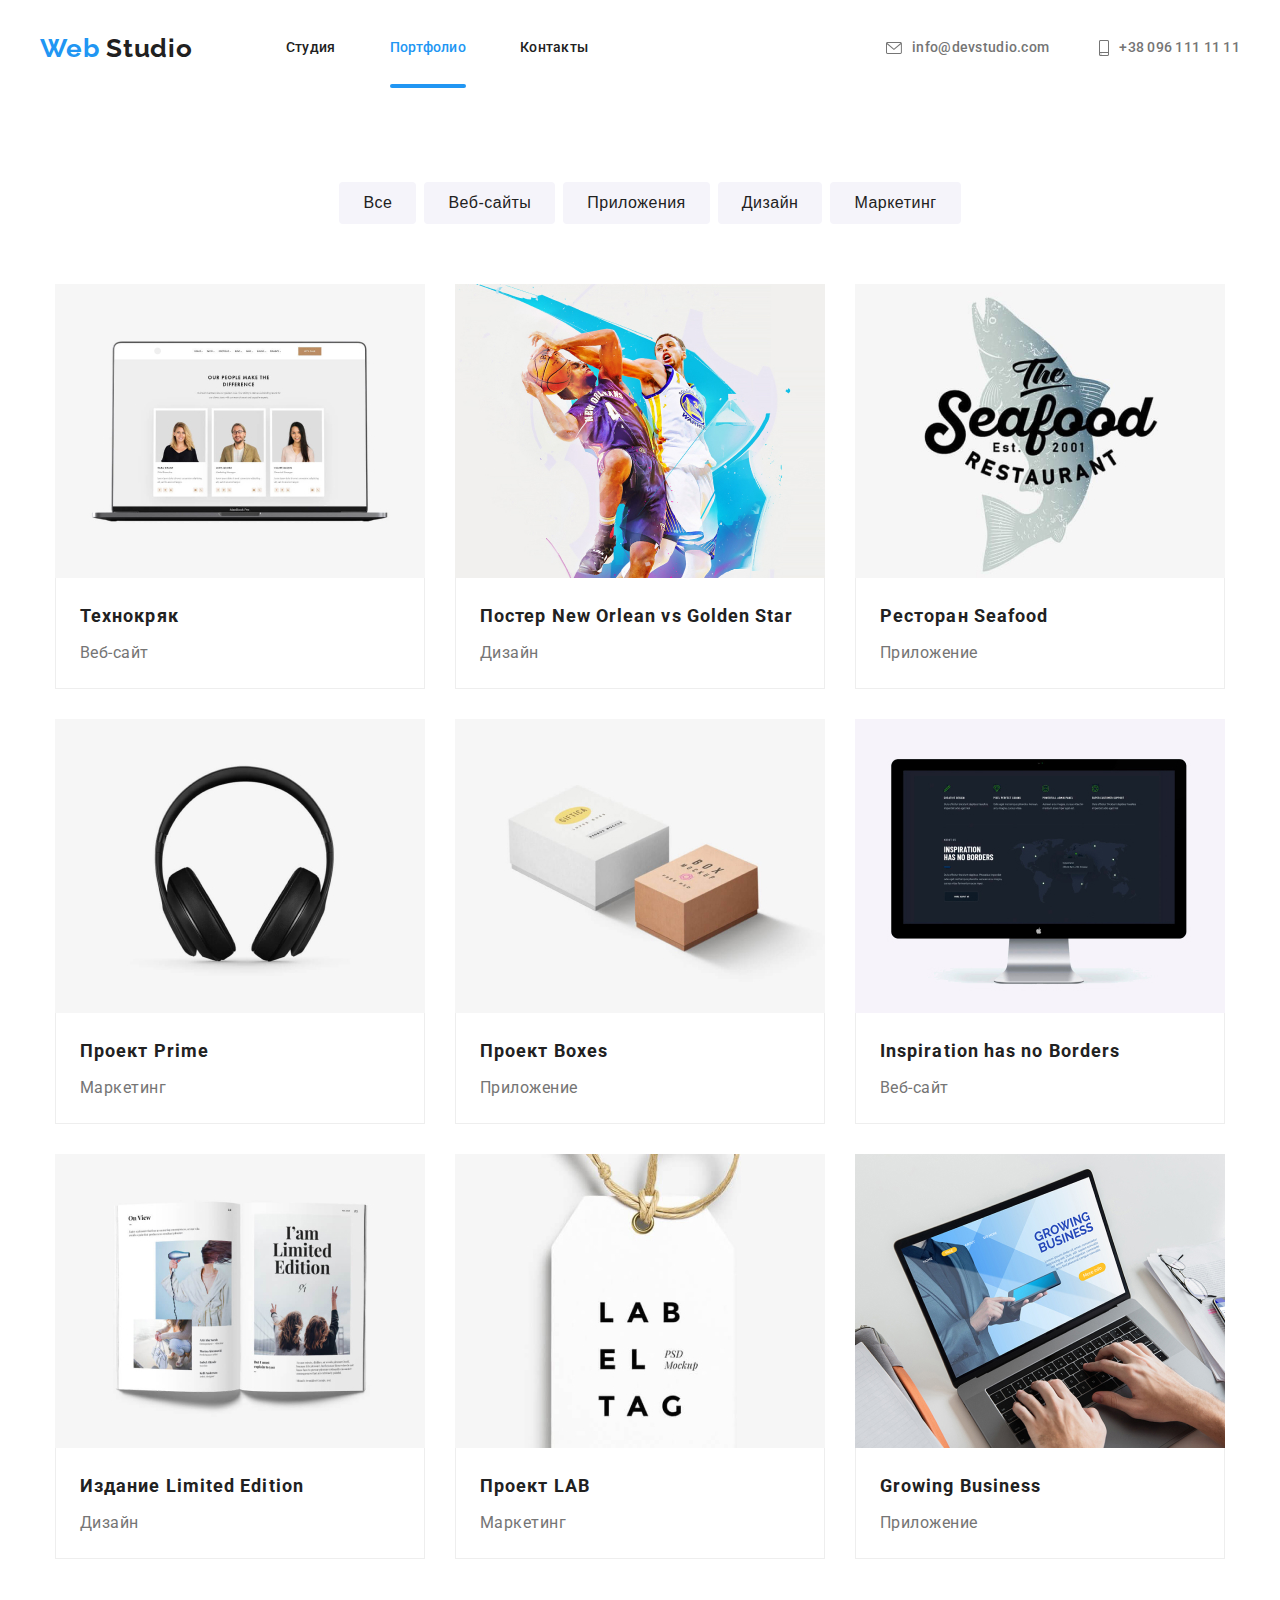
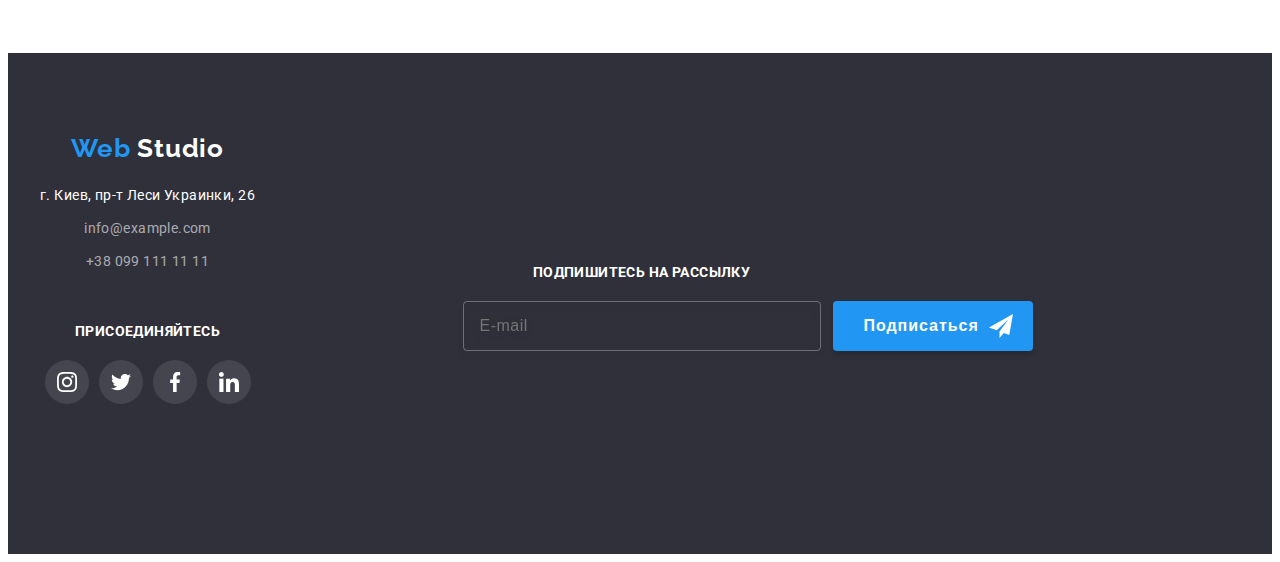
==== commit a9293d3b: "mob-menu done" ====
--- a/portfolio.html
+++ b/portfolio.html
@@ -21,55 +21,128 @@
   </head>
   <body>
     <header>
-      <div class="wrap">
-        <div class="container header-container">
-          <a href="" class="logo link">
-            <span class="logo_first">Web</span>
-            Studio
-          </a>
-
-          <nav class="header-navigation">
-            <ul class="header-list list">
-              <li class="header-item">
-                <a class="header-link link no-active-page" href="./index.html">
+      <div class="container header-container">
+        <a href="" class="logo link">
+          <span class="logo_first">Web</span>
+          Studio
+        </a>
+
+        <!-- <button class="open-menu-btn">O</button>  -->
+
+        <nav class="header-navigation">
+          <ul class="header-list list">
+            <li class="header-item">
+              <a class="header-link link no-active-page" href="./index.html">
+                Студия
+              </a>
+            </li>
+            <li class="header-item">
+              <a class="header-link link active-page current" href="#Портфолио">
+                Портфолио
+              </a>
+            </li>
+            <li class="header-item">
+              <a class="header-link link" href="#Контакты">Контакты</a>
+            </li>
+          </ul>
+        </nav>
+
+        <ul class="header-list-call list">
+          <li class="header-list-call-item">
+            <a
+              class="header-link-call link mail hlci"
+              href="mailto:info@example.com"
+            >
+              <svg class="header-icon" width="16" height="12">
+                <use href="./images/icons.svg#icon-email"></use>
+              </svg>
+              info@devstudio.com
+            </a>
+          </li>
+          <li class="header-list-call-item">
+            <a class="header-link-call link tel hlci" href="tel:+380961111111">
+              <svg class="header-icon" width="10" height="16">
+                <use href="./images/icons.svg#icon-tel"></use>
+              </svg>
+              +38 096 111 11 11
+            </a>
+          </li>
+        </ul>
+
+        <button class="open-menu-btn">
+          <svg class="mob-open-icon" width="24" height="16">
+            <use href="./images/icons.svg#icon-mob-open"></use>
+          </svg>
+        </button>
+      </div>
+
+      <!-- mob header -->
+      <div class="mob-menu is-hidden">
+        <div class="container">
+          <button class="close-menu-btn">
+            <svg class="mob-close-icon" width="27" height="27">
+              <use href="./images/icons.svg#icon-close"></use>
+            </svg>
+          </button>
+          <div class="mob-top">
+            <ul class="mob-menu-list list">
+              <li class="mob-menu-item">
+                <a
+                  class="mob-menu-link link active-page current"
+                  href="#Студия"
+                >
                   Студия
                 </a>
               </li>
-              <li class="header-item">
+              <li class="mob-menu-item">
+                <a class="mob-menu-link link" href="./portfolio.html">
+                  Портфолио
+                </a>
+              </li>
+              <li class="mob-menu-item">
+                <a class="mob-menu-link link" href="#Контакты">Контакты</a>
+              </li>
+            </ul>
+          </div>
+          <div class="mob-bottom">
+            <ul class="mob-menu-call list">
+              <li class="mob-menu-list-call-item">
                 <a
-                  class="header-link link active-page current"
-                  href="#Портфолио"
+                  class="mob-menu-link-call link mob-tel"
+                  href="tel:+380961111111"
                 >
-                  Портфолио
-                </a>
-              </li>
-              <li class="header-item">
-                <a class="header-link link" href="#Контакты">Контакты</a>
-              </li>
-            </ul>
-          </nav>
-          <div class="header-connect">
-            <ul class="header-list-call list">
-              <li class="header-list-call-item">
+                  +38 096 111 11 11
+                </a>
+              </li>
+              <li class="mob-menu-list-call-item">
                 <a
-                  class="header-link-call link mail hlci"
+                  class="mob-menu-link-call link mob-mail"
                   href="mailto:info@example.com"
                 >
-                  <svg class="header-icon" width="16" height="12">
-                    <use href="./images/icons.svg#icon-email"></use>
-                  </svg>
                   info@devstudio.com
                 </a>
               </li>
-              <li class="header-list-call-item">
-                <a
-                  class="header-link-call link tel hlci"
-                  href="tel:+380961111111"
-                >
-                  <svg class="header-icon" width="10" height="16">
-                    <use href="./images/icons.svg#icon-tel"></use>
-                  </svg>
-                  +38 096 111 11 11
+            </ul>
+
+            <ul class="mob-social-list list">
+              <li class="mob-social-item">
+                <a class="mob-social-link link" href="">
+                  Instagram
+                </a>
+              </li>
+              <li class="mob-social-item">
+                <a class="mob-social-link link" href="">
+                  Twitter
+                </a>
+              </li>
+              <li class="mob-social-item">
+                <a class="mob-social-link link" href="">
+                  Facebook
+                </a>
+              </li>
+              <li class="mob-social-item">
+                <a class="mob-social-link link" href="">
+                  LinkedIn
                 </a>
               </li>
             </ul>
--- a/css/main.min.css
+++ b/css/main.min.css
@@ -1,2 +1,2 @@
-address{font-style:normal}body{font-family:Roboto, sans-serif}.hidden{position:absolute;width:1px;height:1px;margin:-1px;border:0;padding:0;white-space:nowrap;clip-path:inset(100%);clip:rect(0 0 0 0);overflow:hidden}.list{list-style:none}a{text-decoration:none}.container{width:100%;padding-left:15px;padding-right:15px;margin:0 auto}@media screen and (min-width: 480px){.container{width:480px}}@media screen and (min-width: 768px){.container{width:768px}}@media screen and (min-width: 1200px){.container{width:1200px}}:root{--color_first: #757575;--color_second: #212121;--color_accent: #2196f3;--coolor_title: #ffffff;--color_border: #eeeeee}button{cursor:pointer}p,h1,h2,h3,h4,h5,h6{margin:0}ol,ul{list-style:none;margin:0;padding:0}img{min-width:100%;height:auto;display:block}.header-container{display:flex;flex-wrap:wrap;align-items:center}.header-connect{margin-left:auto}.header-list{display:flex;align-items:center}.header-list-call{margin-left:auto;display:flex;align-items:center}.logohead{margin-right:93px}.header-item{margin-right:54px}.header-item:last-child{margin-right:0}.header-list-call-item:not(:last-child){margin-right:50px}.logo{margin-right:93px;color:var(--color_second);font-family:Raleway, sans-serif;font-weight:700;font-size:26px;line-height:1.19;letter-spacing:0.03em}.logo_first{color:var(--color_accent)}.header-link{display:block;padding:32px 0;color:var(--color_second);font-weight:500;font-size:14px;line-height:1.14;letter-spacing:0.02em;transition:color 250ms cubic-bezier(0.4, 0, 0.2, 1);position:relative}.header-link.current::after{content:"";width:100%;height:4px;background-color:var(--color_accent);border-radius:2px;position:absolute;left:0;bottom:0}.header-link-call{font-weight:500;font-size:14px;line-height:1.14;letter-spacing:0.02em;color:var(--color_first);transition:color 250ms cubic-bezier(0.4, 0, 0.2, 1)}.header-link-call:hover,.header-link-call:focus,.header-link:hover,.header-link:focus{color:var(--color_accent)}.hlci{width:100%;height:100%;display:flex;align-items:center;justify-content:center}.header-icon{fill:var(--color_first);margin-right:10px;transition:fill 250ms cubic-bezier(0.4, 0, 0.2, 1)}.hlci:hover .header-icon,.hlci:focus .header-icon{fill:var(--color_accent)}.hero__title{font-weight:900;font-size:26px;line-height:1.36;color:var(--coolor_title);text-align:center;text-transform:uppercase}.section{padding:94px 0}.hero__btn{font-weight:700;font-size:16px;line-height:1.875;color:var(--coolor_title);background-color:var(--color_accent);letter-spacing:0.03em;margin-top:30px;display:block;margin-left:auto;margin-right:auto;width:200px;height:50px;border-radius:4px;border-color:transparent;box-shadow:0px 4px 4px rgba(0,0,0,0.15)}.hero{padding:200px 0;background-color:#2f303a;background-image:linear-gradient(rgba(47,48,58,0.4), rgba(47,48,58,0.4)),url(../images/hero_bg.jpg);background-repeat:no-repeat;background-position:center;background-size:cover;max-width:100%;margin:0 auto}@media screen and (min-width: 768px){.benef{display:flex;flex-wrap:wrap;margin-left:30px;justify-content:center}}@media screen and (min-width: 1200px){.benef{display:flex;flex-wrap:nowrap;margin-left:30px}}.benef__item{margin-bottom:25px}@media screen and (min-width: 768px){.benef__item{margin-right:30px;width:270px}}.benef__title{position:absolute;width:1px;height:1px;margin:-1px;border:0;padding:0;white-space:nowrap;clip-path:inset(100%);clip:rect(0 0 0 0);overflow:hidden}.benef__text{font-weight:normal;font-size:14px;line-height:1.71;color:var(--color_first);letter-spacing:0.03em}.benef__container{display:flex;justify-content:center;align-items:center;width:270px;height:120px;background:#f5f4fa;border-radius:4px;margin-bottom:30px;width:100%}.section--no-padding-top{padding-top:0}.doing{display:flex}.doing__item:not(:last-child){margin-right:30px}.section__title{font-weight:700;font-size:36px;line-height:1.17;text-align:center;letter-spacing:0.03em;color:var(--color_second);margin-bottom:50px}.doing__box{position:relative}.doing__text{position:absolute;left:0;font-weight:bold;font-size:14px;line-height:1.14;letter-spacing:0.03em;text-transform:uppercase;color:var(--coolor_title);background-color:rgba(47,48,58,0.8);height:70px;width:100%;transform:translateY(-70px);display:flex;justify-content:center;align-items:center}@media screen and (min-width: 768px){.team{display:flex;justify-content:center;flex-wrap:wrap}}.section--other-background{background-color:#f5f4fa}.team__item{margin-bottom:25px;background-color:var(--coolor_title);box-shadow:0px 1px 3px rgba(0,0,0,0.12),0px 1px 1px rgba(0,0,0,0.14),0px 2px 1px rgba(0,0,0,0.2);border-radius:0px 0px 4px 4px}.team__item img{width:270px;height:auto}@media screen and (min-width: 768px){.team__item{margin-right:20px}}.team__header{font-family:Roboto;font-weight:700;font-size:16px;line-height:1.19;text-align:center;letter-spacing:0.03em;color:var(--color_second)}.team__name{padding-top:30px}.team__text{margin-top:10px;font-weight:normal;font-size:16px;line-height:1.19;text-align:center;letter-spacing:0.03em;color:var(--color_first);padding-bottom:16px}.teamsocial{display:flex;justify-content:center}.teamsocial__item{width:44px;height:44px;margin-bottom:30px}.teamsocial__item+.teamsocial__item{margin-left:10px}.teamsocial__link{width:100%;height:100%;border-radius:50%;display:flex;align-items:center;justify-content:center;transition:background-color 250ms cubic-bezier(0.4, 0, 0.2, 1)}.teamsocial__link:hover,.teamsocial__link:focus{background-color:var(--color_accent)}.teamsocial__icon{fill:#afb1b8;transition:fill 250ms cubic-bezier(0.4, 0, 0.2, 1)}.teamsocial__link:hover .teamsocial__icon,.teamsocial__link:focus .teamsocial__icon{fill:var(--coolor_title)}.client__title{font-weight:bold;font-size:28px;line-height:1.167;text-align:center;letter-spacing:0.03em;color:#212121;margin-bottom:50px}.clients{display:flex;justify-content:center;flex-wrap:wrap}.clients__item{display:flex;margin-bottom:30px}.clients__item+.clients__item{margin-left:30px}.clients__item:nth-child(2n+1){margin-left:0}.clients__item:nth-last-child(-n+2){margin-bottom:0}@media screen and (min-width: 768px){.clients__item+.clients__item{margin-left:30px}.clients__item:nth-child(3n+4){margin-left:0}.clients__item:nth-last-child(-n+3){margin-bottom:0}}@media screen and (min-width: 1200px){.clients__item{flex-wrap:nowrap}.clients__item+.clients__item{margin-left:30px}}.clients__link{width:100%;height:100%;display:flex;align-items:center;justify-content:center;width:170px;height:92px;border:1px solid #afb1b8;box-sizing:border-box;border-radius:4px;transition:border-color 250ms cubic-bezier(0.4, 0, 0.2, 1)}.clients__link:hover,.clients__link:focus{border-color:var(--color_accent)}.clients__icon{fill:#afb1b8;transition:fill 250ms cubic-bezier(0.4, 0, 0.2, 1)}.clients__link:hover .clients__icon,.clients__link:focus .clients__icon{fill:var(--color_accent)}@media screen and (min-width: 1200px){.footer-container{display:flex;flex-wrap:nowrap;margin-top:20px;margin-bottom:60px}}.logofoot{margin-bottom:20px;display:flex;justify-content:center}.address-item:not(:last-child){margin-bottom:9px}.footer{padding:60px 0;background-color:#2f303a}.footer__first{display:flex;flex-wrap:wrap;justify-content:left}@media screen and (min-width: 480px){.footer__first{display:inline-block}}@media screen and (min-width: 1200px){.footer__first{display:inline-block}}@media screen and (min-width: 768px){.fotfirstsec{display:flex;justify-content:space-around;align-items:flex-start}}@media screen and (min-width: 1200px){.fotfirstsec{display:inline-block}}.footer-logo{color:#fff}@media screen and (min-width: 480px){.footer-logo{margin-left:auto;margin-right:auto}}@media screen and (min-width: 1200px){.footer-logo{all:none}}.gorod{font-weight:normal;font-size:14px;line-height:1.71;letter-spacing:0.03em;color:#fff;font-style:normal}.footer-mail,.footer-tel{font-weight:normal;font-size:14px;line-height:1.71;letter-spacing:0.03em;color:rgba(255,255,255,0.6);font-style:normal}.footer-join{font-weight:bold;font-size:14px;line-height:1.14;letter-spacing:0.03em;text-transform:uppercase;color:#ffffff;margin-bottom:20px}.footer-container{justify-content:center;text-align:center}.footer__second{margin-top:50px;justify-content:center;align-items:center}@media screen and (min-width: 768px){.footer__second{margin-top:0}}@media screen and (min-width: 1200px){.footer__second{margin-top:50px}}.footer-second-list{display:flex;justify-content:center}.footer-second-item{width:44px;height:44px;margin-bottom:30px}.footer-second-item+.footer-second-item{margin-left:10px}.footer-second-link{width:100%;height:100%;border-radius:50%;display:flex;align-items:center;justify-content:center;background-color:rgba(255,255,255,0.1);transition:background-color 250ms cubic-bezier(0.4, 0, 0.2, 1)}.footer-second-link:hover,.footer-second-link:focus{background-color:var(--color_accent)}.footer-second-icon{fill:var(--coolor_title)}.footer__third{margin-top:50px;display:flex;flex-wrap:wrap;justify-content:center;align-items:center}@media screen and (min-width: 768px){.footer__third{display:inline-block;margin-left:auto;margin-right:auto}}@media screen and (min-width: 1200px){.footer__third{margin-top:50px;display:flex;flex-wrap:wrap;justify-content:center;align-items:center}}.footer-label{font-weight:bold;font-size:14px;line-height:1.14;letter-spacing:0.03em;text-transform:uppercase;color:#ffffff}.footer-input{margin-top:20px;font-size:16px;line-height:20px;display:flex;align-items:center;letter-spacing:0.03em;color:rgba(255,255,255,0.6);padding-left:16px;width:358px;height:50px;background-color:transparent;border:1px solid rgba(255,255,255,0.3);box-sizing:border-box;filter:drop-shadow(0px 4px 4px rgba(0,0,0,0.15));border-radius:4px}.footer-button{margin-left:12px;margin-top:36px;width:200px;height:50px;background:#2196f3;box-shadow:0px 4px 4px rgba(0,0,0,0.15);border-radius:4px;border-color:transparent;font-weight:bold;font-size:16px;line-height:30px;display:flex;align-items:center;text-align:center;letter-spacing:0.06em;padding-left:29px;color:#ffffff}@media screen and (min-width: 768px){.footer-button{margin-left:auto;margin-right:auto}}@media screen and (min-width: 1200px){.footer-button{margin-left:12px;margin-top:36px}}.fly-icon{margin-left:10px}.backdrop{width:100vw;height:100vh;background-color:rgba(0,0,0,0.2);position:fixed;top:0;left:0;transition:opacity 300ms, visibility 300ms}.modal{width:450px;height:609px;background:#ffffff;box-shadow:0px 1px 3px rgba(0,0,0,0.12),0px 1px 1px rgba(0,0,0,0.14),0px 2px 1px rgba(0,0,0,0.2);border-radius:4px;position:absolute;top:50%;left:50%;transform:translate(-50%, -50%)}.modal-close{position:absolute;top:8px;right:8px;width:30px;height:30px;background:#ffffff;border:1px solid rgba(0,0,0,0.1);border-radius:50%;display:flex;align-items:center;justify-content:center}.close-icon{transition:fill 250ms cubic-bezier(0.4, 0, 0.2, 1)}.modal-close:hover .close-icon,.modal-close:focus .close-icon{fill:var(--color_accent)}.is-hidden{visibility:hidden;opacity:0;pointer-events:none}.modal{padding:40px}.modal-title{font-weight:bold;font-size:20px;line-height:1.15;text-align:center;letter-spacing:0.03em;color:#212121;margin-bottom:12px}.modal-form-field{margin-bottom:10px}.modal-input{display:block;width:370px;height:40px;border:1px solid rgba(33,33,33,0.2);box-sizing:border-box;border-radius:4px;padding-left:12px;outline:none;padding-left:40px}.modal-input::placeholder{font-size:14px;line-height:1.17;letter-spacing:0.01em;color:rgba(117,117,117,0.5)}.modal-input-text{font-size:12px;line-height:1.17;letter-spacing:0.01em;color:#757575;display:block;margin-bottom:4px}.modal-form-field-com{margin-bottom:20px}.modal-input-comment{padding:12px 16px;width:370px;height:120px;resize:none}.modal-button{font-size:16px;line-height:1.875;display:block;margin-left:auto;margin-right:auto;letter-spacing:0.06em;color:#ffffff;justify-content:center;width:200px;height:50px;background:#188ce8;border-radius:4px;border-color:transparent;box-shadow:0px 1px 3px rgba(0,0,0,0.12),0px 1px 1px rgba(0,0,0,0.14),0px 2px 1px rgba(0,0,0,0.2);box-shadow:0px 1px 3px rgba(0,0,0,0.12),0px 1px 1px rgba(0,0,0,0.14),0px 2px 1px rgba(0,0,0,0.2);transition:box-shadow 250ms cubic-bezier(0.4, 0, 0.2, 1)}.modal-button:hover,.modal-button:focus{box-shadow:0px 4px 4px rgba(0,0,0,0.15)}.modal-check{font-size:12px;line-height:14px;letter-spacing:1.71;color:#757575;margin-bottom:30px}.modal-contract{color:var(--color_accent);text-decoration:underline}.modal-input{transition:border-color 250ms cubic-bezier(0.4, 0, 0.2, 1)}.modal-input:focus{border-color:var(--color_accent)}.modal-wrap{position:relative}.modal-icon{position:absolute;top:0;left:0;margin-left:12px;margin-top:11px;transition:fill 250ms cubic-bezier(0.4, 0, 0.2, 1)}.modal-input:focus+.modal-icon{fill:var(--color_accent)}.modal-check-text span{width:16px;height:15px;border:2px solid #212121;border-radius:2px;display:flex;margin-right:5px;align-items:center;justify-content:center}.modal-check{appearance:none;display:flex;align-items:center}.modal-check:checked+.modal-check-text span{background-color:var(--color_accent);border:none}.wrap-modal-check{display:flex;align-items:center;justify-content:center}.modal-contract{margin-left:3px}.section-work-list{display:flex;flex-wrap:nowrap;justify-content:left;margin-bottom:50px;margin-left:20px;justify-content:start}@media screen and (min-width: 480px){.section-work-list{flex-wrap:wrap;justify-content:start}}@media screen and (min-width: 1200px){.section-work-list{justify-content:center}}.section-item{margin-bottom:10px}.section-item:not(:last-child){margin-right:8px}.section-work-title{position:absolute;width:1px;height:1px;margin:-1px;border:0;padding:0;white-space:nowrap;clip-path:inset(100%);clip:rect(0 0 0 0);overflow:hidden}.section-work-link{font-weight:500;font-size:16px;line-height:1.625;text-align:center;letter-spacing:0.03em;color:var(--color_second);background-color:#f5f4fa;padding:6px 22px;border-radius:4px;border-color:transparent;transition:background-color 250ms cubic-bezier(0.4, 0, 0.2, 1),color 250ms cubic-bezier(0.4, 0, 0.2, 1),box-shadow 250ms cubic-bezier(0.4, 0, 0.2, 1)}.section-work-link:hover,.section-work-link:focus{color:#fff;background-color:var(--color_accent);box-shadow:0px 3px 1px rgba(0,0,0,0.1),0px 1px 2px rgba(0,0,0,0.08),0px 2px 2px rgba(0,0,0,0.12)}.work-pic-title{font-family:Roboto;font-weight:bold;font-size:18px;line-height:2;letter-spacing:0.06em;color:var(--color_second)}.work-pic-text{margin-top:4px;font-weight:normal;font-size:16px;line-height:1.875;letter-spacing:0.03em;color:var(--color_first)}.wrap-work{position:relative;overflow:hidden}.work-top-text{position:absolute;top:0;left:0;font-size:18px;line-height:1.56;letter-spacing:0.03em;color:var(--coolor_title);padding:63px 24px;background-color:rgba(33,150,243,0.9);transform:translateY(100%);transition:transform 300ms}.work-pic-link:hover .work-top-text,.work-pic-link:focus .work-top-text{transform:translateY(0)}.active-page{color:var(--color_accent);transition:color 250ms cubic-bezier(0.4, 0, 0.2, 1)}.active-page:hover,.active-page:focus{color:var(--color_second)}.work-pic-list{display:flex;justify-content:center}@media screen and (min-width: 768px){.work-pic-list{flex-wrap:wrap}}.work-pic-item{background-color:var(--coolor_title);margin-bottom:30px;margin-right:30px;transition:box-shadow 250ms cubic-bezier(0.4, 0, 0.2, 1);position:relative}@media screen and (min-width: 480px){.work-pic-item{margin-right:0;margin-bottom:30px}}@media screen and (min-width: 768px){.work-pic-item{margin-bottom:30px;margin-right:30px}.work-pic-item:nth-child(2n+1){margin-left:0}.work-pic-item:nth-last-child(-n+2){margin-bottom:0}}@media screen and (min-width: 1200px){.work-pic-item:nth-child(3n+3){margin-right:0}.work-pic-item:not(:nth-child(-n+3)){margin-bottom:30px}.work-pic-item:nth-last-child(-n+3){margin-bottom:0}}.work-pic-link{display:block;transition:box-shadow 250ms cubic-bezier(0.4, 0, 0.2, 1)}.work-pic-link:hover,.work-pic-link:focus{box-shadow:0px 1px 1px rgba(0,0,0,0.12),0px 4px 4px rgba(0,0,0,0.06),1px 4px 6px rgba(0,0,0,0.16)}.work{padding:20px 24px;border-left:1px solid var(--color_border);border-right:1px solid var(--color_border);border-bottom:1px solid var(--color_border)}.wrap{border-bottom:1px solid #ececec}
+address{font-style:normal}body{font-family:Roboto, sans-serif}.hidden{position:absolute;width:1px;height:1px;margin:-1px;border:0;padding:0;white-space:nowrap;clip-path:inset(100%);clip:rect(0 0 0 0);overflow:hidden}.list{list-style:none}a{text-decoration:none}.is-hidden{visibility:hidden;opacity:0;pointer-events:none}.container{width:100%;padding-left:15px;padding-right:15px;margin:0 auto}@media screen and (min-width: 480px){.container{width:480px}}@media screen and (min-width: 768px){.container{width:768px}}@media screen and (min-width: 1200px){.container{width:1200px}}.section{padding:60px 0}@media screen and (min-width: 480px){.section{padding:94px 0}}:root{--color_first: #757575;--color_second: #212121;--color_accent: #2196f3;--coolor_title: #ffffff;--color_border: #eeeeee}button{cursor:pointer}p,h1,h2,h3,h4,h5,h6{margin:0}ol,ul{list-style:none;margin:0;padding:0}img{min-width:100%;height:auto;display:block}.header-container{display:flex;flex-wrap:wrap;align-items:center}.header-connect{margin-left:auto}.header-list{display:flex;align-items:center}.header-list-call{margin-left:auto;display:flex;align-items:center;display:none}@media screen and (min-width: 768px){.header-list-call{display:flex}}.header-navigation{display:none}@media screen and (min-width: 768px){.header-navigation{display:block}}.logohead{margin-right:93px}.header-item{margin-right:54px}.header-item:last-child{margin-right:0}.header-list-call-item:not(:last-child){margin-right:50px}.logo{margin-right:93px;color:var(--color_second);font-family:Raleway, sans-serif;font-weight:700;font-size:26px;line-height:1.19;letter-spacing:0.03em}@media screen and (min-width: 300px){.logo{margin-bottom:20px;margin-top:20px}}@media screen and (min-width: 768px){.logo{margin-bottom:0;margin-top:0}}.logo_first{color:var(--color_accent)}.header-link{display:block;padding:32px 0;color:var(--color_second);font-weight:500;font-size:14px;line-height:1.14;letter-spacing:0.02em;transition:color 250ms cubic-bezier(0.4, 0, 0.2, 1);position:relative}.header-link.current::after{content:"";width:100%;height:4px;background-color:var(--color_accent);border-radius:2px;position:absolute;left:0;bottom:0}.header-link-call{font-weight:500;font-size:14px;line-height:1.14;letter-spacing:0.02em;color:var(--color_first);transition:color 250ms cubic-bezier(0.4, 0, 0.2, 1)}.header-link-call:hover,.header-link-call:focus,.header-link:hover,.header-link:focus{color:var(--color_accent)}.hlci{width:100%;height:100%;display:flex;align-items:center;justify-content:center}.header-icon{fill:var(--color_first);margin-right:10px;transition:fill 250ms cubic-bezier(0.4, 0, 0.2, 1)}.hlci:hover .header-icon,.hlci:focus .header-icon{fill:var(--color_accent)}.mob-menu{position:fixed;background-color:#fff;width:100vw;height:100vh;z-index:5;padding-top:13px;padding-bottom:10px;top:0}.mob-menu .container{display:flex;flex-direction:column;height:100%}.close-menu-btn{display:block;margin-left:auto;margin-bottom:10px;width:40px;height:40px;background:#ffffff;border:1px solid #fff}.mob-menu-item:not(:last-child){margin-bottom:30px}.mob-menu-link{font-weight:500;font-size:40px;line-height:1.175;letter-spacing:0.02em;color:var(--color_second)}.mob-tel{font-weight:500;font-size:34px;line-height:1.18;letter-spacing:0.02em;color:var(--color_accent)}.mob-menu-list-call-item:not(:last-child){margin-bottom:30px}.mob-mail{font-weight:500;font-size:24px;line-height:1.17;letter-spacing:0.02em;color:var(--color_first)}.mob-social-list{display:flex;margin-top:50px}.mob-social-link{font-weight:500;font-size:18px;line-height:1.22;letter-spacing:0.02em;color:var(--color_accent)}.mob-social-item:not(:last-child){margin-right:20px}.mob-bottom{margin-top:auto}.open-menu-btn{margin-left:auto;position:absolute;top:15px;right:15px;width:40px;height:40px;background:#ffffff;border:1px solid #fff;display:flex;align-items:center;justify-content:center}@media screen and (min-width: 768px){.open-menu-btn{display:none}}.mob-open-icon{transition:fill 250ms cubic-bezier(0.4, 0, 0.2, 1)}.open-menu-btn:hover .mob-open-icon,.open-menu-btn:focus .mob-open-icon{fill:var(--color_accent)}.mob-close-icon{transition:fill 250ms cubic-bezier(0.4, 0, 0.2, 1)}.close-menu-btn:hover .mob-close-icon,.close-menu-btn:focus .mob-close-icon{fill:var(--color_accent)}.hero__title{font-weight:900;font-size:26px;line-height:1.36;color:var(--coolor_title);text-align:center;text-transform:uppercase}.hero__btn{font-weight:700;font-size:16px;line-height:1.875;color:var(--coolor_title);background-color:var(--color_accent);letter-spacing:0.03em;margin-top:30px;display:block;margin-left:auto;margin-right:auto;width:200px;height:50px;border-radius:4px;border-color:transparent;box-shadow:0px 4px 4px rgba(0,0,0,0.15)}.hero{padding:200px 0;background-color:#2f303a;background-image:linear-gradient(rgba(47,48,58,0.4), rgba(47,48,58,0.4)),url(../images/hero_bg.jpg);background-repeat:no-repeat;background-position:center;background-size:cover;max-width:100%;margin:0 auto}@media screen and (min-width: 480px){.hero{background-image:linear-gradient(rgba(47,48,58,0.4), rgba(47,48,58,0.4)),url(../images/hero_mob.jpg)}}@media screen and (min-width: 481px){.hero{background-image:linear-gradient(rgba(47,48,58,0.4), rgba(47,48,58,0.4)),url(../images/hero_bg.jpg)}}@media screen and (min-width: 768px){.benef{display:flex;flex-wrap:wrap;margin-left:30px;justify-content:center}}@media screen and (min-width: 1200px){.benef{display:flex;flex-wrap:nowrap;margin-left:30px}}.benef__item{margin-bottom:25px}@media screen and (min-width: 768px){.benef__item{margin-right:30px;width:270px}}.benef__title{position:absolute;width:1px;height:1px;margin:-1px;border:0;padding:0;white-space:nowrap;clip-path:inset(100%);clip:rect(0 0 0 0);overflow:hidden}.benef__text{font-weight:normal;font-size:14px;line-height:1.71;color:var(--color_first);letter-spacing:0.03em}.benef__container{display:flex;justify-content:center;align-items:center;width:270px;height:120px;background:#f5f4fa;border-radius:4px;margin-bottom:30px;width:100%}.section--no-padding-top{padding-top:0}.doing{display:flex}.doing__item:not(:last-child){margin-right:30px}.section__title{font-weight:700;font-size:36px;line-height:1.17;text-align:center;letter-spacing:0.03em;color:var(--color_second);margin-bottom:50px}.doing__box{position:relative}.doing__text{position:absolute;left:0;font-weight:bold;font-size:14px;line-height:1.14;letter-spacing:0.03em;text-transform:uppercase;color:var(--coolor_title);background-color:rgba(47,48,58,0.8);height:70px;width:100%;transform:translateY(-70px);display:flex;justify-content:center;align-items:center}@media screen and (min-width: 768px){.team{display:flex;justify-content:center;flex-wrap:wrap}}.section--other-background{background-color:#f5f4fa}.team__item{margin-bottom:25px;background-color:var(--coolor_title);box-shadow:0px 1px 3px rgba(0,0,0,0.12),0px 1px 1px rgba(0,0,0,0.14),0px 2px 1px rgba(0,0,0,0.2);border-radius:0px 0px 4px 4px}.team__item img{width:270px;height:auto}@media screen and (min-width: 768px){.team__item{margin-right:20px}}.team__header{font-family:Roboto;font-weight:700;font-size:16px;line-height:1.19;text-align:center;letter-spacing:0.03em;color:var(--color_second)}.team__name{padding-top:30px}.team__text{margin-top:10px;font-weight:normal;font-size:16px;line-height:1.19;text-align:center;letter-spacing:0.03em;color:var(--color_first);padding-bottom:16px}.teamsocial{display:flex;justify-content:center}.teamsocial__item{width:44px;height:44px;margin-bottom:30px}.teamsocial__item+.teamsocial__item{margin-left:10px}.teamsocial__link{width:100%;height:100%;border-radius:50%;display:flex;align-items:center;justify-content:center;transition:background-color 250ms cubic-bezier(0.4, 0, 0.2, 1)}.teamsocial__link:hover,.teamsocial__link:focus{background-color:var(--color_accent)}.teamsocial__icon{fill:#afb1b8;transition:fill 250ms cubic-bezier(0.4, 0, 0.2, 1)}.teamsocial__link:hover .teamsocial__icon,.teamsocial__link:focus .teamsocial__icon{fill:var(--coolor_title)}.client__title{font-weight:bold;font-size:28px;line-height:1.167;text-align:center;letter-spacing:0.03em;color:#212121;margin-bottom:50px}.clients{display:flex;justify-content:center;flex-wrap:wrap}.clients__item{display:flex;margin-bottom:30px}.clients__item+.clients__item{margin-left:30px}.clients__item:nth-child(2n+1){margin-left:0}.clients__item:nth-last-child(-n+2){margin-bottom:0}@media screen and (min-width: 768px){.clients__item+.clients__item{margin-left:30px}.clients__item:nth-child(3n+4){margin-left:0}.clients__item:nth-last-child(-n+3){margin-bottom:0}}@media screen and (min-width: 1200px){.clients__item{flex-wrap:nowrap}.clients__item+.clients__item{margin-left:30px}}.clients__link{width:100%;height:100%;display:flex;align-items:center;justify-content:center;width:170px;height:92px;border:1px solid #afb1b8;box-sizing:border-box;border-radius:4px;transition:border-color 250ms cubic-bezier(0.4, 0, 0.2, 1)}.clients__link:hover,.clients__link:focus{border-color:var(--color_accent)}.clients__icon{fill:#afb1b8;transition:fill 250ms cubic-bezier(0.4, 0, 0.2, 1)}.clients__link:hover .clients__icon,.clients__link:focus .clients__icon{fill:var(--color_accent)}@media screen and (min-width: 1200px){.footer-container{display:flex;flex-wrap:nowrap;margin-top:20px;margin-bottom:60px}}.logofoot{margin-bottom:20px;display:flex;justify-content:center}.address-item:not(:last-child){margin-bottom:9px}.footer{padding:60px 0;background-color:#2f303a}.footer__first{display:flex;flex-wrap:wrap;margin-left:auto;margin-right:auto}@media screen and (min-width: 250px){.footer__first{display:inline-block}}@media screen and (min-width: 1200px){.footer__first{display:inline-block}}@media screen and (min-width: 768px){.fotfirstsec{display:flex;justify-content:space-around;align-items:flex-start}}@media screen and (min-width: 1200px){.fotfirstsec{display:inline-block}}.footer-logo{color:#fff}@media screen and (min-width: 480px){.footer-logo{margin-left:auto;margin-right:auto}}@media screen and (min-width: 1200px){.footer-logo{all:none}}.gorod{font-weight:normal;font-size:14px;line-height:1.71;letter-spacing:0.03em;color:#fff;font-style:normal}.footer-mail,.footer-tel{font-weight:normal;font-size:14px;line-height:1.71;letter-spacing:0.03em;color:rgba(255,255,255,0.6);font-style:normal}.footer-join{font-weight:bold;font-size:14px;line-height:1.14;letter-spacing:0.03em;text-transform:uppercase;color:#ffffff;margin-bottom:20px}.footer-container{justify-content:center;text-align:center}.footer__second{margin-top:50px;justify-content:center;align-items:center}@media screen and (min-width: 768px){.footer__second{margin-top:0}}@media screen and (min-width: 1200px){.footer__second{margin-top:50px}}.footer-second-list{display:flex;justify-content:center}.footer-second-item{width:44px;height:44px;margin-bottom:30px}.footer-second-item+.footer-second-item{margin-left:10px}.footer-second-link{width:100%;height:100%;border-radius:50%;display:flex;align-items:center;justify-content:center;background-color:rgba(255,255,255,0.1);transition:background-color 250ms cubic-bezier(0.4, 0, 0.2, 1)}.footer-second-link:hover,.footer-second-link:focus{background-color:var(--color_accent)}.footer-second-icon{fill:var(--coolor_title)}.footer__third{margin-top:50px;display:flex;flex-wrap:wrap;justify-content:center;align-items:center}@media screen and (min-width: 768px){.footer__third{display:inline-block;margin-left:auto;margin-right:auto}}@media screen and (min-width: 1200px){.footer__third{margin-top:50px;display:flex;flex-wrap:wrap;justify-content:center;align-items:center}}.footer-label{font-weight:bold;font-size:14px;line-height:1.14;letter-spacing:0.03em;text-transform:uppercase;color:#ffffff}.footer-input{margin-top:20px;font-size:16px;line-height:20px;display:flex;align-items:center;letter-spacing:0.03em;color:rgba(255,255,255,0.6);padding-left:16px;width:358px;height:50px;background-color:transparent;border:1px solid rgba(255,255,255,0.3);box-sizing:border-box;filter:drop-shadow(0px 4px 4px rgba(0,0,0,0.15));border-radius:4px}.footer-button{margin-left:12px;margin-top:36px;width:200px;height:50px;background:#2196f3;box-shadow:0px 4px 4px rgba(0,0,0,0.15);border-radius:4px;border-color:transparent;font-weight:bold;font-size:16px;line-height:30px;display:flex;align-items:center;text-align:center;letter-spacing:0.06em;padding-left:29px;color:#ffffff}@media screen and (min-width: 768px){.footer-button{margin-left:auto;margin-right:auto}}@media screen and (min-width: 1200px){.footer-button{margin-left:12px;margin-top:36px}}.fly-icon{margin-left:10px}.backdrop{width:100vw;height:100vh;background-color:rgba(0,0,0,0.2);position:fixed;top:0;left:0;transition:opacity 300ms, visibility 300ms}.modal{width:450px;height:609px;background:#ffffff;box-shadow:0px 1px 3px rgba(0,0,0,0.12),0px 1px 1px rgba(0,0,0,0.14),0px 2px 1px rgba(0,0,0,0.2);border-radius:4px;position:absolute;top:50%;left:50%;transform:translate(-50%, -50%)}.modal-close{position:absolute;top:8px;right:8px;width:30px;height:30px;background:#ffffff;border:1px solid rgba(0,0,0,0.1);border-radius:50%;display:flex;align-items:center;justify-content:center}.close-icon{transition:fill 250ms cubic-bezier(0.4, 0, 0.2, 1)}.modal-close:hover .close-icon,.modal-close:focus .close-icon{fill:var(--color_accent)}.modal{padding:40px}.modal-title{font-weight:bold;font-size:20px;line-height:1.15;text-align:center;letter-spacing:0.03em;color:#212121;margin-bottom:12px}.modal-form-field{margin-bottom:10px}.modal-input{display:block;width:370px;height:40px;border:1px solid rgba(33,33,33,0.2);box-sizing:border-box;border-radius:4px;padding-left:12px;outline:none;padding-left:40px}.modal-input::placeholder{font-size:14px;line-height:1.17;letter-spacing:0.01em;color:rgba(117,117,117,0.5)}.modal-input-text{font-size:12px;line-height:1.17;letter-spacing:0.01em;color:#757575;display:block;margin-bottom:4px}.modal-form-field-com{margin-bottom:20px}.modal-input-comment{padding:12px 16px;width:370px;height:120px;resize:none}.modal-button{font-size:16px;line-height:1.875;display:block;margin-left:auto;margin-right:auto;letter-spacing:0.06em;color:#ffffff;justify-content:center;width:200px;height:50px;background:#188ce8;border-radius:4px;border-color:transparent;box-shadow:0px 1px 3px rgba(0,0,0,0.12),0px 1px 1px rgba(0,0,0,0.14),0px 2px 1px rgba(0,0,0,0.2);box-shadow:0px 1px 3px rgba(0,0,0,0.12),0px 1px 1px rgba(0,0,0,0.14),0px 2px 1px rgba(0,0,0,0.2);transition:box-shadow 250ms cubic-bezier(0.4, 0, 0.2, 1)}.modal-button:hover,.modal-button:focus{box-shadow:0px 4px 4px rgba(0,0,0,0.15)}.modal-check{font-size:12px;line-height:14px;letter-spacing:1.71;color:#757575;margin-bottom:30px}.modal-contract{color:var(--color_accent);text-decoration:underline}.modal-input{transition:border-color 250ms cubic-bezier(0.4, 0, 0.2, 1)}.modal-input:focus{border-color:var(--color_accent)}.modal-wrap{position:relative}.modal-icon{position:absolute;top:0;left:0;margin-left:12px;margin-top:11px;transition:fill 250ms cubic-bezier(0.4, 0, 0.2, 1)}.modal-input:focus+.modal-icon{fill:var(--color_accent)}.modal-check-text span{width:16px;height:15px;border:2px solid #212121;border-radius:2px;display:flex;margin-right:5px;align-items:center;justify-content:center}.modal-check{appearance:none;display:flex;align-items:center}.modal-check:checked+.modal-check-text span{background-color:var(--color_accent);border:none}.wrap-modal-check{display:flex;align-items:center;justify-content:center}.modal-contract{margin-left:3px}.section-work-list{display:flex;flex-wrap:nowrap;justify-content:left;margin-bottom:50px;margin-left:20px;justify-content:start}@media screen and (min-width: 480px){.section-work-list{flex-wrap:wrap;justify-content:start}}@media screen and (min-width: 1200px){.section-work-list{justify-content:center}}.section-item{margin-bottom:10px}.section-item:not(:last-child){margin-right:8px}.section-work-title{position:absolute;width:1px;height:1px;margin:-1px;border:0;padding:0;white-space:nowrap;clip-path:inset(100%);clip:rect(0 0 0 0);overflow:hidden}.section-work-link{font-weight:500;font-size:16px;line-height:1.625;text-align:center;letter-spacing:0.03em;color:var(--color_second);background-color:#f5f4fa;padding:6px 22px;border-radius:4px;border-color:transparent;transition:background-color 250ms cubic-bezier(0.4, 0, 0.2, 1),color 250ms cubic-bezier(0.4, 0, 0.2, 1),box-shadow 250ms cubic-bezier(0.4, 0, 0.2, 1)}.section-work-link:hover,.section-work-link:focus{color:#fff;background-color:var(--color_accent);box-shadow:0px 3px 1px rgba(0,0,0,0.1),0px 1px 2px rgba(0,0,0,0.08),0px 2px 2px rgba(0,0,0,0.12)}.work-pic-title{font-family:Roboto;font-weight:bold;font-size:18px;line-height:2;letter-spacing:0.06em;color:var(--color_second)}.work-pic-text{margin-top:4px;font-weight:normal;font-size:16px;line-height:1.875;letter-spacing:0.03em;color:var(--color_first)}.wrap-work{position:relative;overflow:hidden}.work-top-text{position:absolute;top:0;left:0;font-size:18px;line-height:1.56;letter-spacing:0.03em;color:var(--coolor_title);padding:63px 24px;background-color:rgba(33,150,243,0.9);transform:translateY(100%);transition:transform 300ms}.work-pic-link:hover .work-top-text,.work-pic-link:focus .work-top-text{transform:translateY(0)}.active-page{color:var(--color_accent);transition:color 250ms cubic-bezier(0.4, 0, 0.2, 1)}.active-page:hover,.active-page:focus{color:var(--color_second)}.work-pic-list{display:flex;justify-content:center}@media screen and (min-width: 768px){.work-pic-list{flex-wrap:wrap}}.work-pic-item{background-color:var(--coolor_title);margin-bottom:30px;margin-right:30px;transition:box-shadow 250ms cubic-bezier(0.4, 0, 0.2, 1);position:relative}@media screen and (min-width: 480px){.work-pic-item{margin-right:0;margin-bottom:30px}}@media screen and (min-width: 768px){.work-pic-item{margin-bottom:30px;margin-right:30px;width:calc(100% / 2 -30px);display:flex;flex-wrap:wrap}.work-pic-item:nth-child(2n+1){margin-left:0}.work-pic-item:nth-last-child(-n+2){margin-bottom:0}}@media screen and (min-width: 1200px){.work-pic-item:nth-child(3n+3){margin-right:0}.work-pic-item:not(:nth-child(-n+3)){margin-bottom:30px}.work-pic-item:nth-last-child(-n+3){margin-bottom:0}}.work-pic-link{display:block;transition:box-shadow 250ms cubic-bezier(0.4, 0, 0.2, 1)}.work-pic-link:hover,.work-pic-link:focus{box-shadow:0px 1px 1px rgba(0,0,0,0.12),0px 4px 4px rgba(0,0,0,0.06),1px 4px 6px rgba(0,0,0,0.16)}.work{padding:20px 24px;border-left:1px solid var(--color_border);border-right:1px solid var(--color_border);border-bottom:1px solid var(--color_border)}.wrap{border-bottom:1px solid #ececec}
 /*# sourceMappingURL=main.min.css.map */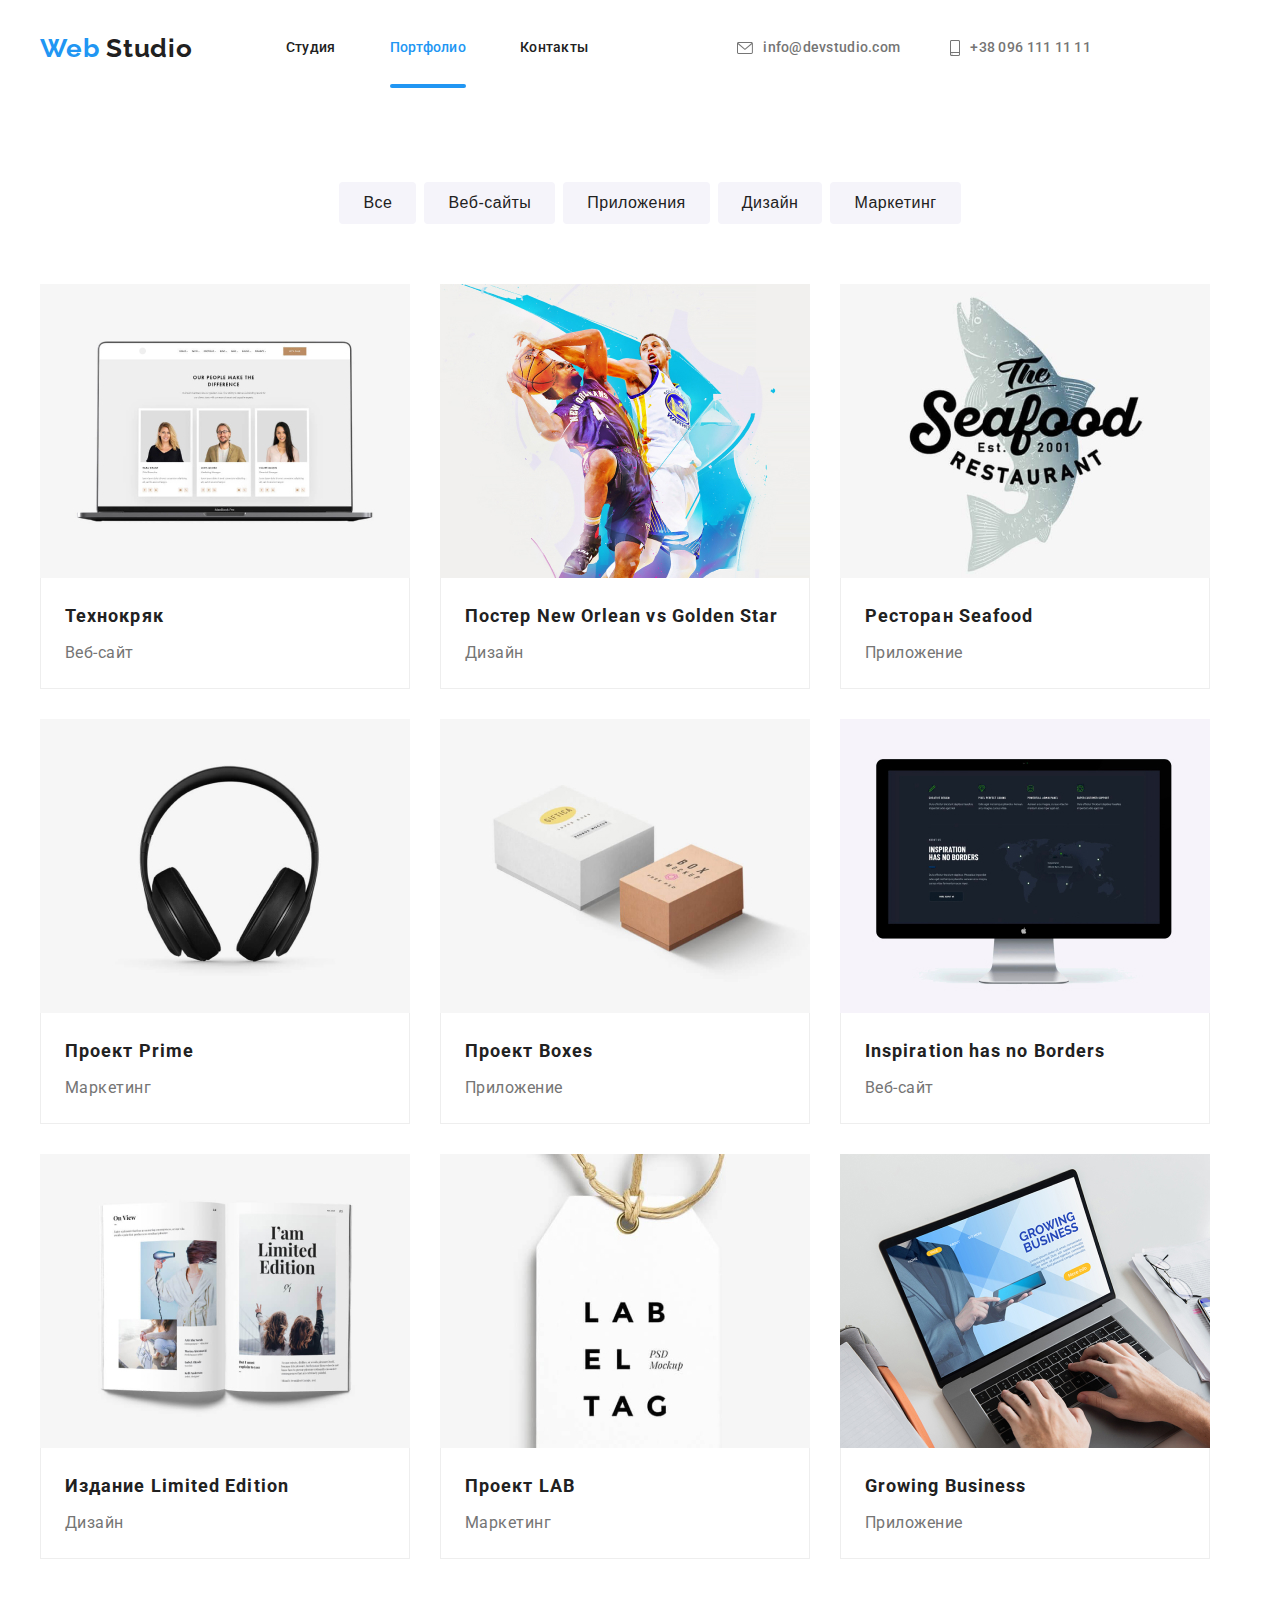
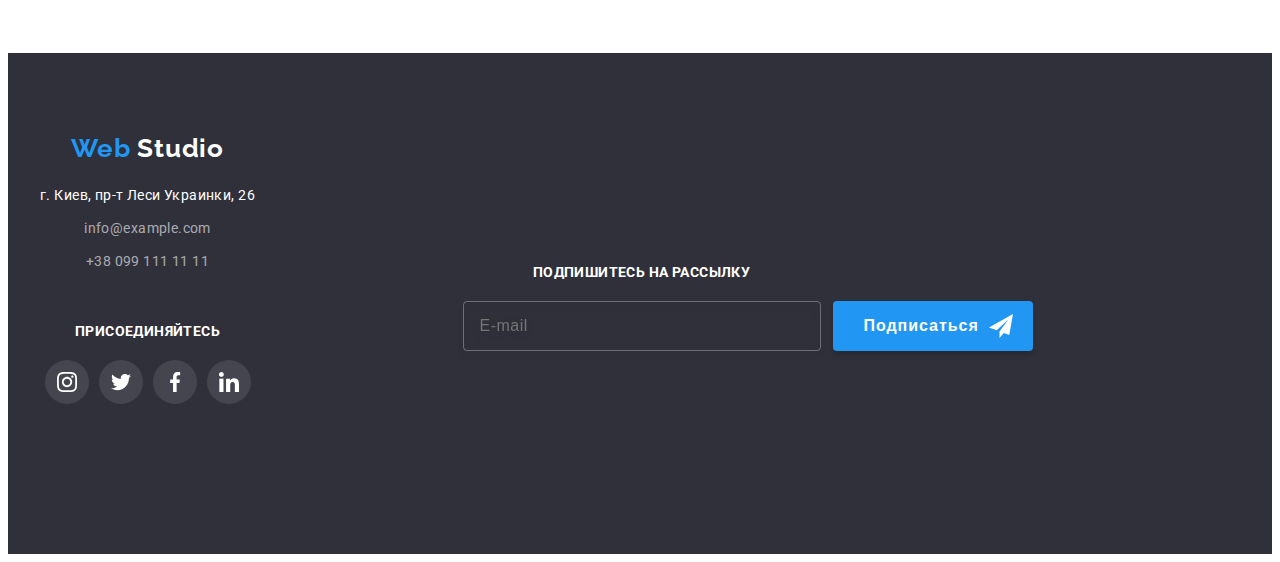
==== commit 94b31217: "portfolio" ====
--- a/portfolio.html
+++ b/portfolio.html
@@ -1,6 +1,7 @@
 <!DOCTYPE html>
 <html lang="ru">
   <head>
+    <meta name="viewport" content="width=device-width, initial-scale=1.0" />
     <title>Портфолио</title>
     <link rel="preconnect" href="https://fonts.googleapis.com" />
     <link rel="preconnect" href="https://fonts.gstatic.com" crossorigin />
@@ -87,15 +88,15 @@
           <div class="mob-top">
             <ul class="mob-menu-list list">
               <li class="mob-menu-item">
+                <a class="mob-menu-link link" href="./index.html">
+                  Студия
+                </a>
+              </li>
+              <li class="mob-menu-item">
                 <a
-                  class="mob-menu-link link active-page current"
-                  href="#Студия"
+                  class="mob-menu-link link active-page mob-current"
+                  href="#Портфолио"
                 >
-                  Студия
-                </a>
-              </li>
-              <li class="mob-menu-item">
-                <a class="mob-menu-link link" href="./portfolio.html">
                   Портфолио
                 </a>
               </li>
@@ -140,7 +141,7 @@
                   Facebook
                 </a>
               </li>
-              <li class="mob-social-item">
+              <li class="mob-social-item last">
                 <a class="mob-social-link link" href="">
                   LinkedIn
                 </a>
@@ -150,6 +151,7 @@
         </div>
       </div>
     </header>
+
     <main>
       <section class="section section-work">
         <div class="work-container container">
@@ -174,6 +176,8 @@
               <button type="button" class="section-work-link">Маркетинг</button>
             </li>
           </ul>
+
+          <!-- pictures -->
 
           <ul class="work-pic-list list">
             <li class="work-pic-item">
@@ -446,5 +450,6 @@
         </form>
       </div>
     </footer>
+    <script src="./js/menu.js"></script>
   </body>
 </html>
--- a/css/main.min.css
+++ b/css/main.min.css
@@ -1,2 +1,2 @@
-address{font-style:normal}body{font-family:Roboto, sans-serif}.hidden{position:absolute;width:1px;height:1px;margin:-1px;border:0;padding:0;white-space:nowrap;clip-path:inset(100%);clip:rect(0 0 0 0);overflow:hidden}.list{list-style:none}a{text-decoration:none}.is-hidden{visibility:hidden;opacity:0;pointer-events:none}.container{width:100%;padding-left:15px;padding-right:15px;margin:0 auto}@media screen and (min-width: 480px){.container{width:480px}}@media screen and (min-width: 768px){.container{width:768px}}@media screen and (min-width: 1200px){.container{width:1200px}}.section{padding:60px 0}@media screen and (min-width: 480px){.section{padding:94px 0}}:root{--color_first: #757575;--color_second: #212121;--color_accent: #2196f3;--coolor_title: #ffffff;--color_border: #eeeeee}button{cursor:pointer}p,h1,h2,h3,h4,h5,h6{margin:0}ol,ul{list-style:none;margin:0;padding:0}img{min-width:100%;height:auto;display:block}.header-container{display:flex;flex-wrap:wrap;align-items:center}.header-connect{margin-left:auto}.header-list{display:flex;align-items:center}.header-list-call{margin-left:auto;display:flex;align-items:center;display:none}@media screen and (min-width: 768px){.header-list-call{display:flex}}.header-navigation{display:none}@media screen and (min-width: 768px){.header-navigation{display:block}}.logohead{margin-right:93px}.header-item{margin-right:54px}.header-item:last-child{margin-right:0}.header-list-call-item:not(:last-child){margin-right:50px}.logo{margin-right:93px;color:var(--color_second);font-family:Raleway, sans-serif;font-weight:700;font-size:26px;line-height:1.19;letter-spacing:0.03em}@media screen and (min-width: 300px){.logo{margin-bottom:20px;margin-top:20px}}@media screen and (min-width: 768px){.logo{margin-bottom:0;margin-top:0}}.logo_first{color:var(--color_accent)}.header-link{display:block;padding:32px 0;color:var(--color_second);font-weight:500;font-size:14px;line-height:1.14;letter-spacing:0.02em;transition:color 250ms cubic-bezier(0.4, 0, 0.2, 1);position:relative}.header-link.current::after{content:"";width:100%;height:4px;background-color:var(--color_accent);border-radius:2px;position:absolute;left:0;bottom:0}.header-link-call{font-weight:500;font-size:14px;line-height:1.14;letter-spacing:0.02em;color:var(--color_first);transition:color 250ms cubic-bezier(0.4, 0, 0.2, 1)}.header-link-call:hover,.header-link-call:focus,.header-link:hover,.header-link:focus{color:var(--color_accent)}.hlci{width:100%;height:100%;display:flex;align-items:center;justify-content:center}.header-icon{fill:var(--color_first);margin-right:10px;transition:fill 250ms cubic-bezier(0.4, 0, 0.2, 1)}.hlci:hover .header-icon,.hlci:focus .header-icon{fill:var(--color_accent)}.mob-menu{position:fixed;background-color:#fff;width:100vw;height:100vh;z-index:5;padding-top:13px;padding-bottom:10px;top:0}.mob-menu .container{display:flex;flex-direction:column;height:100%}.close-menu-btn{display:block;margin-left:auto;margin-bottom:10px;width:40px;height:40px;background:#ffffff;border:1px solid #fff}.mob-menu-item:not(:last-child){margin-bottom:30px}.mob-menu-link{font-weight:500;font-size:40px;line-height:1.175;letter-spacing:0.02em;color:var(--color_second)}.mob-tel{font-weight:500;font-size:34px;line-height:1.18;letter-spacing:0.02em;color:var(--color_accent)}.mob-menu-list-call-item:not(:last-child){margin-bottom:30px}.mob-mail{font-weight:500;font-size:24px;line-height:1.17;letter-spacing:0.02em;color:var(--color_first)}.mob-social-list{display:flex;margin-top:50px}.mob-social-link{font-weight:500;font-size:18px;line-height:1.22;letter-spacing:0.02em;color:var(--color_accent)}.mob-social-item:not(:last-child){margin-right:20px}.mob-bottom{margin-top:auto}.open-menu-btn{margin-left:auto;position:absolute;top:15px;right:15px;width:40px;height:40px;background:#ffffff;border:1px solid #fff;display:flex;align-items:center;justify-content:center}@media screen and (min-width: 768px){.open-menu-btn{display:none}}.mob-open-icon{transition:fill 250ms cubic-bezier(0.4, 0, 0.2, 1)}.open-menu-btn:hover .mob-open-icon,.open-menu-btn:focus .mob-open-icon{fill:var(--color_accent)}.mob-close-icon{transition:fill 250ms cubic-bezier(0.4, 0, 0.2, 1)}.close-menu-btn:hover .mob-close-icon,.close-menu-btn:focus .mob-close-icon{fill:var(--color_accent)}.hero__title{font-weight:900;font-size:26px;line-height:1.36;color:var(--coolor_title);text-align:center;text-transform:uppercase}.hero__btn{font-weight:700;font-size:16px;line-height:1.875;color:var(--coolor_title);background-color:var(--color_accent);letter-spacing:0.03em;margin-top:30px;display:block;margin-left:auto;margin-right:auto;width:200px;height:50px;border-radius:4px;border-color:transparent;box-shadow:0px 4px 4px rgba(0,0,0,0.15)}.hero{padding:200px 0;background-color:#2f303a;background-image:linear-gradient(rgba(47,48,58,0.4), rgba(47,48,58,0.4)),url(../images/hero_bg.jpg);background-repeat:no-repeat;background-position:center;background-size:cover;max-width:100%;margin:0 auto}@media screen and (min-width: 480px){.hero{background-image:linear-gradient(rgba(47,48,58,0.4), rgba(47,48,58,0.4)),url(../images/hero_mob.jpg)}}@media screen and (min-width: 481px){.hero{background-image:linear-gradient(rgba(47,48,58,0.4), rgba(47,48,58,0.4)),url(../images/hero_bg.jpg)}}@media screen and (min-width: 768px){.benef{display:flex;flex-wrap:wrap;margin-left:30px;justify-content:center}}@media screen and (min-width: 1200px){.benef{display:flex;flex-wrap:nowrap;margin-left:30px}}.benef__item{margin-bottom:25px}@media screen and (min-width: 768px){.benef__item{margin-right:30px;width:270px}}.benef__title{position:absolute;width:1px;height:1px;margin:-1px;border:0;padding:0;white-space:nowrap;clip-path:inset(100%);clip:rect(0 0 0 0);overflow:hidden}.benef__text{font-weight:normal;font-size:14px;line-height:1.71;color:var(--color_first);letter-spacing:0.03em}.benef__container{display:flex;justify-content:center;align-items:center;width:270px;height:120px;background:#f5f4fa;border-radius:4px;margin-bottom:30px;width:100%}.section--no-padding-top{padding-top:0}.doing{display:flex}.doing__item:not(:last-child){margin-right:30px}.section__title{font-weight:700;font-size:36px;line-height:1.17;text-align:center;letter-spacing:0.03em;color:var(--color_second);margin-bottom:50px}.doing__box{position:relative}.doing__text{position:absolute;left:0;font-weight:bold;font-size:14px;line-height:1.14;letter-spacing:0.03em;text-transform:uppercase;color:var(--coolor_title);background-color:rgba(47,48,58,0.8);height:70px;width:100%;transform:translateY(-70px);display:flex;justify-content:center;align-items:center}@media screen and (min-width: 768px){.team{display:flex;justify-content:center;flex-wrap:wrap}}.section--other-background{background-color:#f5f4fa}.team__item{margin-bottom:25px;background-color:var(--coolor_title);box-shadow:0px 1px 3px rgba(0,0,0,0.12),0px 1px 1px rgba(0,0,0,0.14),0px 2px 1px rgba(0,0,0,0.2);border-radius:0px 0px 4px 4px}.team__item img{width:270px;height:auto}@media screen and (min-width: 768px){.team__item{margin-right:20px}}.team__header{font-family:Roboto;font-weight:700;font-size:16px;line-height:1.19;text-align:center;letter-spacing:0.03em;color:var(--color_second)}.team__name{padding-top:30px}.team__text{margin-top:10px;font-weight:normal;font-size:16px;line-height:1.19;text-align:center;letter-spacing:0.03em;color:var(--color_first);padding-bottom:16px}.teamsocial{display:flex;justify-content:center}.teamsocial__item{width:44px;height:44px;margin-bottom:30px}.teamsocial__item+.teamsocial__item{margin-left:10px}.teamsocial__link{width:100%;height:100%;border-radius:50%;display:flex;align-items:center;justify-content:center;transition:background-color 250ms cubic-bezier(0.4, 0, 0.2, 1)}.teamsocial__link:hover,.teamsocial__link:focus{background-color:var(--color_accent)}.teamsocial__icon{fill:#afb1b8;transition:fill 250ms cubic-bezier(0.4, 0, 0.2, 1)}.teamsocial__link:hover .teamsocial__icon,.teamsocial__link:focus .teamsocial__icon{fill:var(--coolor_title)}.client__title{font-weight:bold;font-size:28px;line-height:1.167;text-align:center;letter-spacing:0.03em;color:#212121;margin-bottom:50px}.clients{display:flex;justify-content:center;flex-wrap:wrap}.clients__item{display:flex;margin-bottom:30px}.clients__item+.clients__item{margin-left:30px}.clients__item:nth-child(2n+1){margin-left:0}.clients__item:nth-last-child(-n+2){margin-bottom:0}@media screen and (min-width: 768px){.clients__item+.clients__item{margin-left:30px}.clients__item:nth-child(3n+4){margin-left:0}.clients__item:nth-last-child(-n+3){margin-bottom:0}}@media screen and (min-width: 1200px){.clients__item{flex-wrap:nowrap}.clients__item+.clients__item{margin-left:30px}}.clients__link{width:100%;height:100%;display:flex;align-items:center;justify-content:center;width:170px;height:92px;border:1px solid #afb1b8;box-sizing:border-box;border-radius:4px;transition:border-color 250ms cubic-bezier(0.4, 0, 0.2, 1)}.clients__link:hover,.clients__link:focus{border-color:var(--color_accent)}.clients__icon{fill:#afb1b8;transition:fill 250ms cubic-bezier(0.4, 0, 0.2, 1)}.clients__link:hover .clients__icon,.clients__link:focus .clients__icon{fill:var(--color_accent)}@media screen and (min-width: 1200px){.footer-container{display:flex;flex-wrap:nowrap;margin-top:20px;margin-bottom:60px}}.logofoot{margin-bottom:20px;display:flex;justify-content:center}.address-item:not(:last-child){margin-bottom:9px}.footer{padding:60px 0;background-color:#2f303a}.footer__first{display:flex;flex-wrap:wrap;margin-left:auto;margin-right:auto}@media screen and (min-width: 250px){.footer__first{display:inline-block}}@media screen and (min-width: 1200px){.footer__first{display:inline-block}}@media screen and (min-width: 768px){.fotfirstsec{display:flex;justify-content:space-around;align-items:flex-start}}@media screen and (min-width: 1200px){.fotfirstsec{display:inline-block}}.footer-logo{color:#fff}@media screen and (min-width: 480px){.footer-logo{margin-left:auto;margin-right:auto}}@media screen and (min-width: 1200px){.footer-logo{all:none}}.gorod{font-weight:normal;font-size:14px;line-height:1.71;letter-spacing:0.03em;color:#fff;font-style:normal}.footer-mail,.footer-tel{font-weight:normal;font-size:14px;line-height:1.71;letter-spacing:0.03em;color:rgba(255,255,255,0.6);font-style:normal}.footer-join{font-weight:bold;font-size:14px;line-height:1.14;letter-spacing:0.03em;text-transform:uppercase;color:#ffffff;margin-bottom:20px}.footer-container{justify-content:center;text-align:center}.footer__second{margin-top:50px;justify-content:center;align-items:center}@media screen and (min-width: 768px){.footer__second{margin-top:0}}@media screen and (min-width: 1200px){.footer__second{margin-top:50px}}.footer-second-list{display:flex;justify-content:center}.footer-second-item{width:44px;height:44px;margin-bottom:30px}.footer-second-item+.footer-second-item{margin-left:10px}.footer-second-link{width:100%;height:100%;border-radius:50%;display:flex;align-items:center;justify-content:center;background-color:rgba(255,255,255,0.1);transition:background-color 250ms cubic-bezier(0.4, 0, 0.2, 1)}.footer-second-link:hover,.footer-second-link:focus{background-color:var(--color_accent)}.footer-second-icon{fill:var(--coolor_title)}.footer__third{margin-top:50px;display:flex;flex-wrap:wrap;justify-content:center;align-items:center}@media screen and (min-width: 768px){.footer__third{display:inline-block;margin-left:auto;margin-right:auto}}@media screen and (min-width: 1200px){.footer__third{margin-top:50px;display:flex;flex-wrap:wrap;justify-content:center;align-items:center}}.footer-label{font-weight:bold;font-size:14px;line-height:1.14;letter-spacing:0.03em;text-transform:uppercase;color:#ffffff}.footer-input{margin-top:20px;font-size:16px;line-height:20px;display:flex;align-items:center;letter-spacing:0.03em;color:rgba(255,255,255,0.6);padding-left:16px;width:358px;height:50px;background-color:transparent;border:1px solid rgba(255,255,255,0.3);box-sizing:border-box;filter:drop-shadow(0px 4px 4px rgba(0,0,0,0.15));border-radius:4px}.footer-button{margin-left:12px;margin-top:36px;width:200px;height:50px;background:#2196f3;box-shadow:0px 4px 4px rgba(0,0,0,0.15);border-radius:4px;border-color:transparent;font-weight:bold;font-size:16px;line-height:30px;display:flex;align-items:center;text-align:center;letter-spacing:0.06em;padding-left:29px;color:#ffffff}@media screen and (min-width: 768px){.footer-button{margin-left:auto;margin-right:auto}}@media screen and (min-width: 1200px){.footer-button{margin-left:12px;margin-top:36px}}.fly-icon{margin-left:10px}.backdrop{width:100vw;height:100vh;background-color:rgba(0,0,0,0.2);position:fixed;top:0;left:0;transition:opacity 300ms, visibility 300ms}.modal{width:450px;height:609px;background:#ffffff;box-shadow:0px 1px 3px rgba(0,0,0,0.12),0px 1px 1px rgba(0,0,0,0.14),0px 2px 1px rgba(0,0,0,0.2);border-radius:4px;position:absolute;top:50%;left:50%;transform:translate(-50%, -50%)}.modal-close{position:absolute;top:8px;right:8px;width:30px;height:30px;background:#ffffff;border:1px solid rgba(0,0,0,0.1);border-radius:50%;display:flex;align-items:center;justify-content:center}.close-icon{transition:fill 250ms cubic-bezier(0.4, 0, 0.2, 1)}.modal-close:hover .close-icon,.modal-close:focus .close-icon{fill:var(--color_accent)}.modal{padding:40px}.modal-title{font-weight:bold;font-size:20px;line-height:1.15;text-align:center;letter-spacing:0.03em;color:#212121;margin-bottom:12px}.modal-form-field{margin-bottom:10px}.modal-input{display:block;width:370px;height:40px;border:1px solid rgba(33,33,33,0.2);box-sizing:border-box;border-radius:4px;padding-left:12px;outline:none;padding-left:40px}.modal-input::placeholder{font-size:14px;line-height:1.17;letter-spacing:0.01em;color:rgba(117,117,117,0.5)}.modal-input-text{font-size:12px;line-height:1.17;letter-spacing:0.01em;color:#757575;display:block;margin-bottom:4px}.modal-form-field-com{margin-bottom:20px}.modal-input-comment{padding:12px 16px;width:370px;height:120px;resize:none}.modal-button{font-size:16px;line-height:1.875;display:block;margin-left:auto;margin-right:auto;letter-spacing:0.06em;color:#ffffff;justify-content:center;width:200px;height:50px;background:#188ce8;border-radius:4px;border-color:transparent;box-shadow:0px 1px 3px rgba(0,0,0,0.12),0px 1px 1px rgba(0,0,0,0.14),0px 2px 1px rgba(0,0,0,0.2);box-shadow:0px 1px 3px rgba(0,0,0,0.12),0px 1px 1px rgba(0,0,0,0.14),0px 2px 1px rgba(0,0,0,0.2);transition:box-shadow 250ms cubic-bezier(0.4, 0, 0.2, 1)}.modal-button:hover,.modal-button:focus{box-shadow:0px 4px 4px rgba(0,0,0,0.15)}.modal-check{font-size:12px;line-height:14px;letter-spacing:1.71;color:#757575;margin-bottom:30px}.modal-contract{color:var(--color_accent);text-decoration:underline}.modal-input{transition:border-color 250ms cubic-bezier(0.4, 0, 0.2, 1)}.modal-input:focus{border-color:var(--color_accent)}.modal-wrap{position:relative}.modal-icon{position:absolute;top:0;left:0;margin-left:12px;margin-top:11px;transition:fill 250ms cubic-bezier(0.4, 0, 0.2, 1)}.modal-input:focus+.modal-icon{fill:var(--color_accent)}.modal-check-text span{width:16px;height:15px;border:2px solid #212121;border-radius:2px;display:flex;margin-right:5px;align-items:center;justify-content:center}.modal-check{appearance:none;display:flex;align-items:center}.modal-check:checked+.modal-check-text span{background-color:var(--color_accent);border:none}.wrap-modal-check{display:flex;align-items:center;justify-content:center}.modal-contract{margin-left:3px}.section-work-list{display:flex;flex-wrap:nowrap;justify-content:left;margin-bottom:50px;margin-left:20px;justify-content:start}@media screen and (min-width: 480px){.section-work-list{flex-wrap:wrap;justify-content:start}}@media screen and (min-width: 1200px){.section-work-list{justify-content:center}}.section-item{margin-bottom:10px}.section-item:not(:last-child){margin-right:8px}.section-work-title{position:absolute;width:1px;height:1px;margin:-1px;border:0;padding:0;white-space:nowrap;clip-path:inset(100%);clip:rect(0 0 0 0);overflow:hidden}.section-work-link{font-weight:500;font-size:16px;line-height:1.625;text-align:center;letter-spacing:0.03em;color:var(--color_second);background-color:#f5f4fa;padding:6px 22px;border-radius:4px;border-color:transparent;transition:background-color 250ms cubic-bezier(0.4, 0, 0.2, 1),color 250ms cubic-bezier(0.4, 0, 0.2, 1),box-shadow 250ms cubic-bezier(0.4, 0, 0.2, 1)}.section-work-link:hover,.section-work-link:focus{color:#fff;background-color:var(--color_accent);box-shadow:0px 3px 1px rgba(0,0,0,0.1),0px 1px 2px rgba(0,0,0,0.08),0px 2px 2px rgba(0,0,0,0.12)}.work-pic-title{font-family:Roboto;font-weight:bold;font-size:18px;line-height:2;letter-spacing:0.06em;color:var(--color_second)}.work-pic-text{margin-top:4px;font-weight:normal;font-size:16px;line-height:1.875;letter-spacing:0.03em;color:var(--color_first)}.wrap-work{position:relative;overflow:hidden}.work-top-text{position:absolute;top:0;left:0;font-size:18px;line-height:1.56;letter-spacing:0.03em;color:var(--coolor_title);padding:63px 24px;background-color:rgba(33,150,243,0.9);transform:translateY(100%);transition:transform 300ms}.work-pic-link:hover .work-top-text,.work-pic-link:focus .work-top-text{transform:translateY(0)}.active-page{color:var(--color_accent);transition:color 250ms cubic-bezier(0.4, 0, 0.2, 1)}.active-page:hover,.active-page:focus{color:var(--color_second)}.work-pic-list{display:flex;justify-content:center}@media screen and (min-width: 768px){.work-pic-list{flex-wrap:wrap}}.work-pic-item{background-color:var(--coolor_title);margin-bottom:30px;margin-right:30px;transition:box-shadow 250ms cubic-bezier(0.4, 0, 0.2, 1);position:relative}@media screen and (min-width: 480px){.work-pic-item{margin-right:0;margin-bottom:30px}}@media screen and (min-width: 768px){.work-pic-item{margin-bottom:30px;margin-right:30px;width:calc(100% / 2 -30px);display:flex;flex-wrap:wrap}.work-pic-item:nth-child(2n+1){margin-left:0}.work-pic-item:nth-last-child(-n+2){margin-bottom:0}}@media screen and (min-width: 1200px){.work-pic-item:nth-child(3n+3){margin-right:0}.work-pic-item:not(:nth-child(-n+3)){margin-bottom:30px}.work-pic-item:nth-last-child(-n+3){margin-bottom:0}}.work-pic-link{display:block;transition:box-shadow 250ms cubic-bezier(0.4, 0, 0.2, 1)}.work-pic-link:hover,.work-pic-link:focus{box-shadow:0px 1px 1px rgba(0,0,0,0.12),0px 4px 4px rgba(0,0,0,0.06),1px 4px 6px rgba(0,0,0,0.16)}.work{padding:20px 24px;border-left:1px solid var(--color_border);border-right:1px solid var(--color_border);border-bottom:1px solid var(--color_border)}.wrap{border-bottom:1px solid #ececec}
+address{font-style:normal}body{font-family:Roboto, sans-serif}.hidden{position:absolute;width:1px;height:1px;margin:-1px;border:0;padding:0;white-space:nowrap;clip-path:inset(100%);clip:rect(0 0 0 0);overflow:hidden}.list{list-style:none}a{text-decoration:none}.is-hidden{visibility:hidden;opacity:0;pointer-events:none}.container{width:100%;padding-left:15px;padding-right:15px;margin:0 auto}@media screen and (min-width: 480px){.container{width:480px}}@media screen and (min-width: 768px){.container{width:768px}}@media screen and (min-width: 1200px){.container{width:1200px}}.section{padding:60px 0}@media screen and (min-width: 480px){.section{padding:94px 0}}:root{--color_first: #757575;--color_second: #212121;--color_accent: #2196f3;--coolor_title: #ffffff;--color_border: #eeeeee}button{cursor:pointer}p,h1,h2,h3,h4,h5,h6{margin:0}ol,ul{list-style:none;margin:0;padding:0}img{min-width:100%;height:auto;display:block}.header-container{display:flex;flex-wrap:wrap;align-items:center}@media screen and (min-width: 768px){.header-container{flex-wrap:nowrap}}.header-connect{margin-left:auto}.header-list{display:flex;align-items:center}.header-list-call{display:none}@media screen and (min-width: 768px){.header-list-call{display:flex;flex-wrap:wrap;justify-content:flex-start;margin-right:auto;margin-left:60px}}@media screen and (min-width: 1200px){.header-list-call{display:flex;margin-left:auto;display:flex;align-items:center}}.header-navigation{display:none}@media screen and (min-width: 768px){.header-navigation{display:block}}.logohead{margin-right:93px}.header-item{margin-right:54px}.header-item:last-child{margin-right:0}@media screen and (min-width: 768px){.header-list-call-item:not(:last-child){margin-right:0}}@media screen and (min-width: 1200px){.header-list-call-item:not(:last-child){margin-right:50px}}@media screen and (min-width: 768px){.header-list-call-item{margin-right:0}.header-list-call-item:not(:last-child){margin-bottom:10px}}@media screen and (min-width: 1200px){.header-list-call-item:not(:last-child){margin-bottom:0}}.logo{margin-right:93px;color:var(--color_second);font-family:Raleway, sans-serif;font-weight:700;font-size:26px;line-height:1.19;letter-spacing:0.03em}@media screen and (min-width: 300px){.logo{margin-bottom:20px;margin-top:20px}}@media screen and (min-width: 768px){.logo{margin-bottom:0;margin-top:0}}.logo_first{color:var(--color_accent)}.header-link{display:block;padding:32px 0;color:var(--color_second);font-weight:500;font-size:14px;line-height:1.14;letter-spacing:0.02em;transition:color 250ms cubic-bezier(0.4, 0, 0.2, 1);position:relative}.header-link.current::after{content:"";width:100%;height:4px;background-color:var(--color_accent);border-radius:2px;position:absolute;left:0;bottom:0}.header-link-call{font-weight:500;font-size:14px;line-height:1.14;letter-spacing:0.02em;color:var(--color_first);transition:color 250ms cubic-bezier(0.4, 0, 0.2, 1)}.header-link-call:hover,.header-link-call:focus,.header-link:hover,.header-link:focus{color:var(--color_accent)}.hlci{width:100%;height:100%;display:flex}@media screen and (min-width: 768px){.hlci{justify-content:flex-start}}@media screen and (min-width: 1200px){.hlci{justify-content:center;align-items:center}}.header-icon{fill:var(--color_first);margin-right:10px;transition:fill 250ms cubic-bezier(0.4, 0, 0.2, 1)}.hlci:hover .header-icon,.hlci:focus .header-icon{fill:var(--color_accent)}.mob-menu{position:fixed;background-color:#fff;width:100vw;height:100vh;z-index:5;padding-top:13px;padding-bottom:10px;top:0}.mob-menu .container{display:flex;flex-direction:column;height:100%}.close-menu-btn{display:block;margin-left:auto;margin-bottom:10px;width:40px;height:40px;background:#ffffff;border:1px solid #fff}.mob-menu-item:not(:last-child){margin-bottom:30px}.mob-menu-link{font-weight:500;font-size:40px;line-height:1.175;letter-spacing:0.02em;color:var(--color_second)}.mob-tel{font-weight:500;font-size:34px;line-height:1.18;letter-spacing:0.02em;color:var(--color_first)}.mob-menu-list-call-item:not(:last-child){margin-bottom:30px}.mob-mail{font-weight:500;font-size:24px;line-height:1.17;letter-spacing:0.02em;color:var(--color_first)}.mob-menu-link-call:hover,.mob-menu-link-call:focus{color:var(--color_accent)}.mob-social-list{display:flex;margin-top:50px}.mob-social-link{font-weight:500;font-size:18px;line-height:1.22;letter-spacing:0.02em;color:var(--color_accent)}.mob-social-item:not(:last-child){margin-right:20px}.mob-social-item::after{content:"";width:1px;height:22px;background-color:var(--color_first);border-radius:2px;position:absolute;margin-left:10px}.last::after{content:"";width:1px;height:22px;background-color:#fff;border-radius:2px;position:absolute;margin-left:10px}.mob-bottom{margin-top:auto}.open-menu-btn{margin-left:auto;position:absolute;top:15px;right:15px;width:40px;height:40px;background:#ffffff;border:1px solid #fff;display:flex;align-items:center;justify-content:center}@media screen and (min-width: 768px){.open-menu-btn{display:none}}.mob-open-icon{transition:fill 250ms cubic-bezier(0.4, 0, 0.2, 1)}.open-menu-btn:hover .mob-open-icon,.open-menu-btn:focus .mob-open-icon{fill:var(--color_accent)}.mob-close-icon{transition:fill 250ms cubic-bezier(0.4, 0, 0.2, 1)}.close-menu-btn:hover .mob-close-icon,.close-menu-btn:focus .mob-close-icon{fill:var(--color_accent)}.mob-current{color:var(--color_accent)}.hero__title{font-weight:900;font-size:26px;line-height:1.36;color:var(--coolor_title);text-align:center;text-transform:uppercase}.hero__btn{font-weight:700;font-size:16px;line-height:1.875;color:var(--coolor_title);background-color:var(--color_accent);letter-spacing:0.03em;margin-top:30px;display:block;margin-left:auto;margin-right:auto;width:200px;height:50px;border-radius:4px;border-color:transparent;box-shadow:0px 4px 4px rgba(0,0,0,0.15)}.hero{padding:200px 0;background-color:#2f303a;background-image:linear-gradient(rgba(47,48,58,0.4), rgba(47,48,58,0.4)),url(../images/hero_bg.jpg);background-repeat:no-repeat;background-position:center;background-size:cover;max-width:100%;margin:0 auto}@media screen and (min-width: 480px){.hero{background-image:linear-gradient(rgba(47,48,58,0.4), rgba(47,48,58,0.4)),url(../images/hero_mob.jpg)}}@media screen and (min-width: 481px){.hero{background-image:linear-gradient(rgba(47,48,58,0.4), rgba(47,48,58,0.4)),url(../images/hero_bg.jpg)}}@media screen and (min-width: 768px){.benef{display:flex;flex-wrap:wrap;margin-left:30px;justify-content:center}}@media screen and (min-width: 1200px){.benef{display:flex;flex-wrap:nowrap;margin-left:30px}}.benef__item{margin-bottom:25px}@media screen and (min-width: 768px){.benef__item{margin-right:30px;width:270px}}.benef__title{position:absolute;width:1px;height:1px;margin:-1px;border:0;padding:0;white-space:nowrap;clip-path:inset(100%);clip:rect(0 0 0 0);overflow:hidden}.benef__text{font-weight:normal;font-size:14px;line-height:1.71;color:var(--color_first);letter-spacing:0.03em}.benef__container{display:flex;justify-content:center;align-items:center;width:270px;height:120px;background:#f5f4fa;border-radius:4px;margin-bottom:30px;width:100%}.section--no-padding-top{padding-top:0}.doing{display:flex}.doing__item:not(:last-child){margin-right:30px}.section__title{font-weight:700;font-size:36px;line-height:1.17;text-align:center;letter-spacing:0.03em;color:var(--color_second);margin-bottom:50px}.doing__box{position:relative}.doing__text{position:absolute;left:0;font-weight:bold;font-size:14px;line-height:1.14;letter-spacing:0.03em;text-transform:uppercase;color:var(--coolor_title);background-color:rgba(47,48,58,0.8);height:70px;width:100%;transform:translateY(-70px);display:flex;justify-content:center;align-items:center}@media screen and (min-width: 768px){.team{display:flex;justify-content:center;flex-wrap:wrap}}.section--other-background{background-color:#f5f4fa}.team__item{margin-bottom:25px;background-color:var(--coolor_title);box-shadow:0px 1px 3px rgba(0,0,0,0.12),0px 1px 1px rgba(0,0,0,0.14),0px 2px 1px rgba(0,0,0,0.2);border-radius:0px 0px 4px 4px}.team__item img{width:270px;height:auto}@media screen and (min-width: 768px){.team__item{margin-right:20px}}.team__header{font-family:Roboto;font-weight:700;font-size:16px;line-height:1.19;text-align:center;letter-spacing:0.03em;color:var(--color_second)}.team__name{padding-top:30px}.team__text{margin-top:10px;font-weight:normal;font-size:16px;line-height:1.19;text-align:center;letter-spacing:0.03em;color:var(--color_first);padding-bottom:16px}.teamsocial{display:flex;justify-content:center}.teamsocial__item{width:44px;height:44px;margin-bottom:30px}.teamsocial__item+.teamsocial__item{margin-left:10px}.teamsocial__link{width:100%;height:100%;border-radius:50%;display:flex;align-items:center;justify-content:center;transition:background-color 250ms cubic-bezier(0.4, 0, 0.2, 1)}.teamsocial__link:hover,.teamsocial__link:focus{background-color:var(--color_accent)}.teamsocial__icon{fill:#afb1b8;transition:fill 250ms cubic-bezier(0.4, 0, 0.2, 1)}.teamsocial__link:hover .teamsocial__icon,.teamsocial__link:focus .teamsocial__icon{fill:var(--coolor_title)}.client__title{font-weight:bold;font-size:28px;line-height:1.167;text-align:center;letter-spacing:0.03em;color:#212121;margin-bottom:50px}.clients{display:flex;justify-content:center;flex-wrap:wrap}.clients__item{display:flex;margin-bottom:30px}.clients__item+.clients__item{margin-left:30px}.clients__item:nth-child(2n+1){margin-left:0}.clients__item:nth-last-child(-n+2){margin-bottom:0}@media screen and (min-width: 768px){.clients__item+.clients__item{margin-left:30px}.clients__item:nth-child(3n+4){margin-left:0}.clients__item:nth-last-child(-n+3){margin-bottom:0}}@media screen and (min-width: 1200px){.clients__item{flex-wrap:nowrap}.clients__item+.clients__item{margin-left:30px}}.clients__link{width:100%;height:100%;display:flex;align-items:center;justify-content:center;width:170px;height:92px;border:1px solid #afb1b8;box-sizing:border-box;border-radius:4px;transition:border-color 250ms cubic-bezier(0.4, 0, 0.2, 1)}.clients__link:hover,.clients__link:focus{border-color:var(--color_accent)}.clients__icon{fill:#afb1b8;transition:fill 250ms cubic-bezier(0.4, 0, 0.2, 1)}.clients__link:hover .clients__icon,.clients__link:focus .clients__icon{fill:var(--color_accent)}@media screen and (min-width: 1200px){.footer-container{display:flex;flex-wrap:nowrap;margin-top:20px;margin-bottom:60px}}.logofoot{margin-bottom:20px;display:flex;justify-content:center}.address-item:not(:last-child){margin-bottom:9px}.footer{padding:60px 0;background-color:#2f303a}.footer__first{display:flex;flex-wrap:wrap;margin-left:auto;margin-right:auto}@media screen and (min-width: 250px){.footer__first{display:inline-block}}@media screen and (min-width: 1200px){.footer__first{display:inline-block}}@media screen and (min-width: 768px){.fotfirstsec{display:flex;justify-content:space-around;align-items:flex-start}}@media screen and (min-width: 1200px){.fotfirstsec{display:inline-block}}.footer-logo{color:#fff}@media screen and (min-width: 480px){.footer-logo{margin-left:auto;margin-right:auto}}@media screen and (min-width: 1200px){.footer-logo{all:none}}.gorod{font-weight:normal;font-size:14px;line-height:1.71;letter-spacing:0.03em;color:#fff;font-style:normal}.footer-mail,.footer-tel{font-weight:normal;font-size:14px;line-height:1.71;letter-spacing:0.03em;color:rgba(255,255,255,0.6);font-style:normal}.footer-join{font-weight:bold;font-size:14px;line-height:1.14;letter-spacing:0.03em;text-transform:uppercase;color:#ffffff;margin-bottom:20px}.footer-container{justify-content:center;text-align:center}.footer__second{margin-top:50px;justify-content:center;align-items:center}@media screen and (min-width: 768px){.footer__second{margin-top:0}}@media screen and (min-width: 1200px){.footer__second{margin-top:50px}}.footer-second-list{display:flex;justify-content:center}.footer-second-item{width:44px;height:44px;margin-bottom:30px}.footer-second-item+.footer-second-item{margin-left:10px}.footer-second-link{width:100%;height:100%;border-radius:50%;display:flex;align-items:center;justify-content:center;background-color:rgba(255,255,255,0.1);transition:background-color 250ms cubic-bezier(0.4, 0, 0.2, 1)}.footer-second-link:hover,.footer-second-link:focus{background-color:var(--color_accent)}.footer-second-icon{fill:var(--coolor_title)}.footer__third{margin-top:50px;display:flex;flex-wrap:wrap;justify-content:center;align-items:center}@media screen and (min-width: 768px){.footer__third{display:inline-block;margin-left:auto;margin-right:auto}}@media screen and (min-width: 1200px){.footer__third{margin-top:50px;display:flex;flex-wrap:wrap;justify-content:center;align-items:center}}.footer-label{font-weight:bold;font-size:14px;line-height:1.14;letter-spacing:0.03em;text-transform:uppercase;color:#ffffff}.footer-input{margin-top:20px;font-size:16px;line-height:20px;display:flex;align-items:center;letter-spacing:0.03em;color:rgba(255,255,255,0.6);padding-left:16px;width:358px;height:50px;background-color:transparent;border:1px solid rgba(255,255,255,0.3);box-sizing:border-box;filter:drop-shadow(0px 4px 4px rgba(0,0,0,0.15));border-radius:4px}.footer-button{margin-left:12px;margin-top:36px;width:200px;height:50px;background:#2196f3;box-shadow:0px 4px 4px rgba(0,0,0,0.15);border-radius:4px;border-color:transparent;font-weight:bold;font-size:16px;line-height:30px;display:flex;align-items:center;text-align:center;letter-spacing:0.06em;padding-left:29px;color:#ffffff}@media screen and (min-width: 768px){.footer-button{margin-left:auto;margin-right:auto}}@media screen and (min-width: 1200px){.footer-button{margin-left:12px;margin-top:36px}}.fly-icon{margin-left:10px}.backdrop{width:100vw;height:100vh;background-color:rgba(0,0,0,0.2);position:fixed;top:0;left:0;transition:opacity 300ms, visibility 300ms}.modal{width:450px;height:609px;background:#ffffff;box-shadow:0px 1px 3px rgba(0,0,0,0.12),0px 1px 1px rgba(0,0,0,0.14),0px 2px 1px rgba(0,0,0,0.2);border-radius:4px;position:absolute;top:50%;left:50%;transform:translate(-50%, -50%)}.modal-close{position:absolute;top:8px;right:8px;width:30px;height:30px;background:#ffffff;border:1px solid rgba(0,0,0,0.1);border-radius:50%;display:flex;align-items:center;justify-content:center}.close-icon{transition:fill 250ms cubic-bezier(0.4, 0, 0.2, 1)}.modal-close:hover .close-icon,.modal-close:focus .close-icon{fill:var(--color_accent)}.modal{padding:40px}.modal-title{font-weight:bold;font-size:20px;line-height:1.15;text-align:center;letter-spacing:0.03em;color:#212121;margin-bottom:12px}.modal-form-field{margin-bottom:10px}.modal-input{display:block;width:370px;height:40px;border:1px solid rgba(33,33,33,0.2);box-sizing:border-box;border-radius:4px;padding-left:12px;outline:none;padding-left:40px}.modal-input::placeholder{font-size:14px;line-height:1.17;letter-spacing:0.01em;color:rgba(117,117,117,0.5)}.modal-input-text{font-size:12px;line-height:1.17;letter-spacing:0.01em;color:#757575;display:block;margin-bottom:4px}.modal-form-field-com{margin-bottom:20px}.modal-input-comment{padding:12px 16px;width:370px;height:120px;resize:none}.modal-button{font-size:16px;line-height:1.875;display:block;margin-left:auto;margin-right:auto;letter-spacing:0.06em;color:#ffffff;justify-content:center;width:200px;height:50px;background:#188ce8;border-radius:4px;border-color:transparent;box-shadow:0px 1px 3px rgba(0,0,0,0.12),0px 1px 1px rgba(0,0,0,0.14),0px 2px 1px rgba(0,0,0,0.2);box-shadow:0px 1px 3px rgba(0,0,0,0.12),0px 1px 1px rgba(0,0,0,0.14),0px 2px 1px rgba(0,0,0,0.2);transition:box-shadow 250ms cubic-bezier(0.4, 0, 0.2, 1)}.modal-button:hover,.modal-button:focus{box-shadow:0px 4px 4px rgba(0,0,0,0.15)}.modal-check{font-size:12px;line-height:14px;letter-spacing:1.71;color:#757575;margin-bottom:30px}.modal-contract{color:var(--color_accent);text-decoration:underline}.modal-input{transition:border-color 250ms cubic-bezier(0.4, 0, 0.2, 1)}.modal-input:focus{border-color:var(--color_accent)}.modal-wrap{position:relative}.modal-icon{position:absolute;top:0;left:0;margin-left:12px;margin-top:11px;transition:fill 250ms cubic-bezier(0.4, 0, 0.2, 1)}.modal-input:focus+.modal-icon{fill:var(--color_accent)}.modal-check-text span{width:16px;height:15px;border:2px solid #212121;border-radius:2px;display:flex;margin-right:5px;align-items:center;justify-content:center}.modal-check{appearance:none;display:flex;align-items:center}.modal-check:checked+.modal-check-text span{background-color:var(--color_accent);border:none}.wrap-modal-check{display:flex;align-items:center;justify-content:center}.modal-contract{margin-left:3px}.section-work-list{display:flex;flex-wrap:nowrap;justify-content:left;margin-bottom:50px;margin-left:20px;justify-content:start}@media screen and (min-width: 480px){.section-work-list{flex-wrap:wrap;justify-content:start}}@media screen and (min-width: 1200px){.section-work-list{justify-content:center}}.section-item{margin-bottom:10px}.section-item:not(:last-child){margin-right:8px}.section-work-title{position:absolute;width:1px;height:1px;margin:-1px;border:0;padding:0;white-space:nowrap;clip-path:inset(100%);clip:rect(0 0 0 0);overflow:hidden}.section-work-link{font-weight:500;font-size:16px;line-height:1.625;text-align:center;letter-spacing:0.03em;color:var(--color_second);background-color:#f5f4fa;padding:6px 22px;border-radius:4px;border-color:transparent;transition:background-color 250ms cubic-bezier(0.4, 0, 0.2, 1),color 250ms cubic-bezier(0.4, 0, 0.2, 1),box-shadow 250ms cubic-bezier(0.4, 0, 0.2, 1)}.section-work-link:hover,.section-work-link:focus{color:#fff;background-color:var(--color_accent);box-shadow:0px 3px 1px rgba(0,0,0,0.1),0px 1px 2px rgba(0,0,0,0.08),0px 2px 2px rgba(0,0,0,0.12)}.work-pic-title{font-family:Roboto;font-weight:bold;font-size:18px;line-height:2;letter-spacing:0.06em;color:var(--color_second)}.work-pic-text{margin-top:4px;font-weight:normal;font-size:16px;line-height:1.875;letter-spacing:0.03em;color:var(--color_first)}.wrap-work{position:relative;overflow:hidden}.work-top-text{position:absolute;top:0;left:0;font-size:18px;line-height:1.56;letter-spacing:0.03em;color:var(--coolor_title);padding:63px 24px;background-color:rgba(33,150,243,0.9);transform:translateY(100%);transition:transform 300ms}.work-pic-link:hover .work-top-text,.work-pic-link:focus .work-top-text{transform:translateY(0)}.active-page{color:var(--color_accent);transition:color 250ms cubic-bezier(0.4, 0, 0.2, 1)}.active-page:hover,.active-page:focus{color:var(--color_second)}.work-pic-list{display:flex;justify-content:center}@media screen and (min-width: 480px){.work-pic-list{flex-wrap:wrap}}@media screen and (min-width: 768px){.work-pic-list{flex-wrap:wrap}}.work-pic-item{background-color:var(--coolor_title);transition:box-shadow 250ms cubic-bezier(0.4, 0, 0.2, 1);position:relative}@media screen and (min-width: 480px){.work-pic-item{margin-right:0;margin-bottom:30px}}@media screen and (min-width: 768px){.work-pic-item{width:calc(100% / 2);display:flex;flex-wrap:wrap;justify-content:start}.work-pic-item:nth-child(2n+1){margin-left:0}.work-pic-item:nth-last-child(-n+2){margin-bottom:0}}@media screen and (min-width: 1200px){.work-pic-item{width:calc(100% / 3)}.work-pic-item:nth-child(3n+3){margin-right:0}.work-pic-item:not(:nth-child(-n+3)){margin-bottom:30px}.work-pic-item:nth-last-child(-n+3){margin-bottom:0}}.work-pic-link{display:block;transition:box-shadow 250ms cubic-bezier(0.4, 0, 0.2, 1)}.work-pic-link:hover,.work-pic-link:focus{box-shadow:0px 1px 1px rgba(0,0,0,0.12),0px 4px 4px rgba(0,0,0,0.06),1px 4px 6px rgba(0,0,0,0.16)}.work{padding:20px 24px;border-left:1px solid var(--color_border);border-right:1px solid var(--color_border);border-bottom:1px solid var(--color_border)}.wrap{border-bottom:1px solid #ececec}
 /*# sourceMappingURL=main.min.css.map */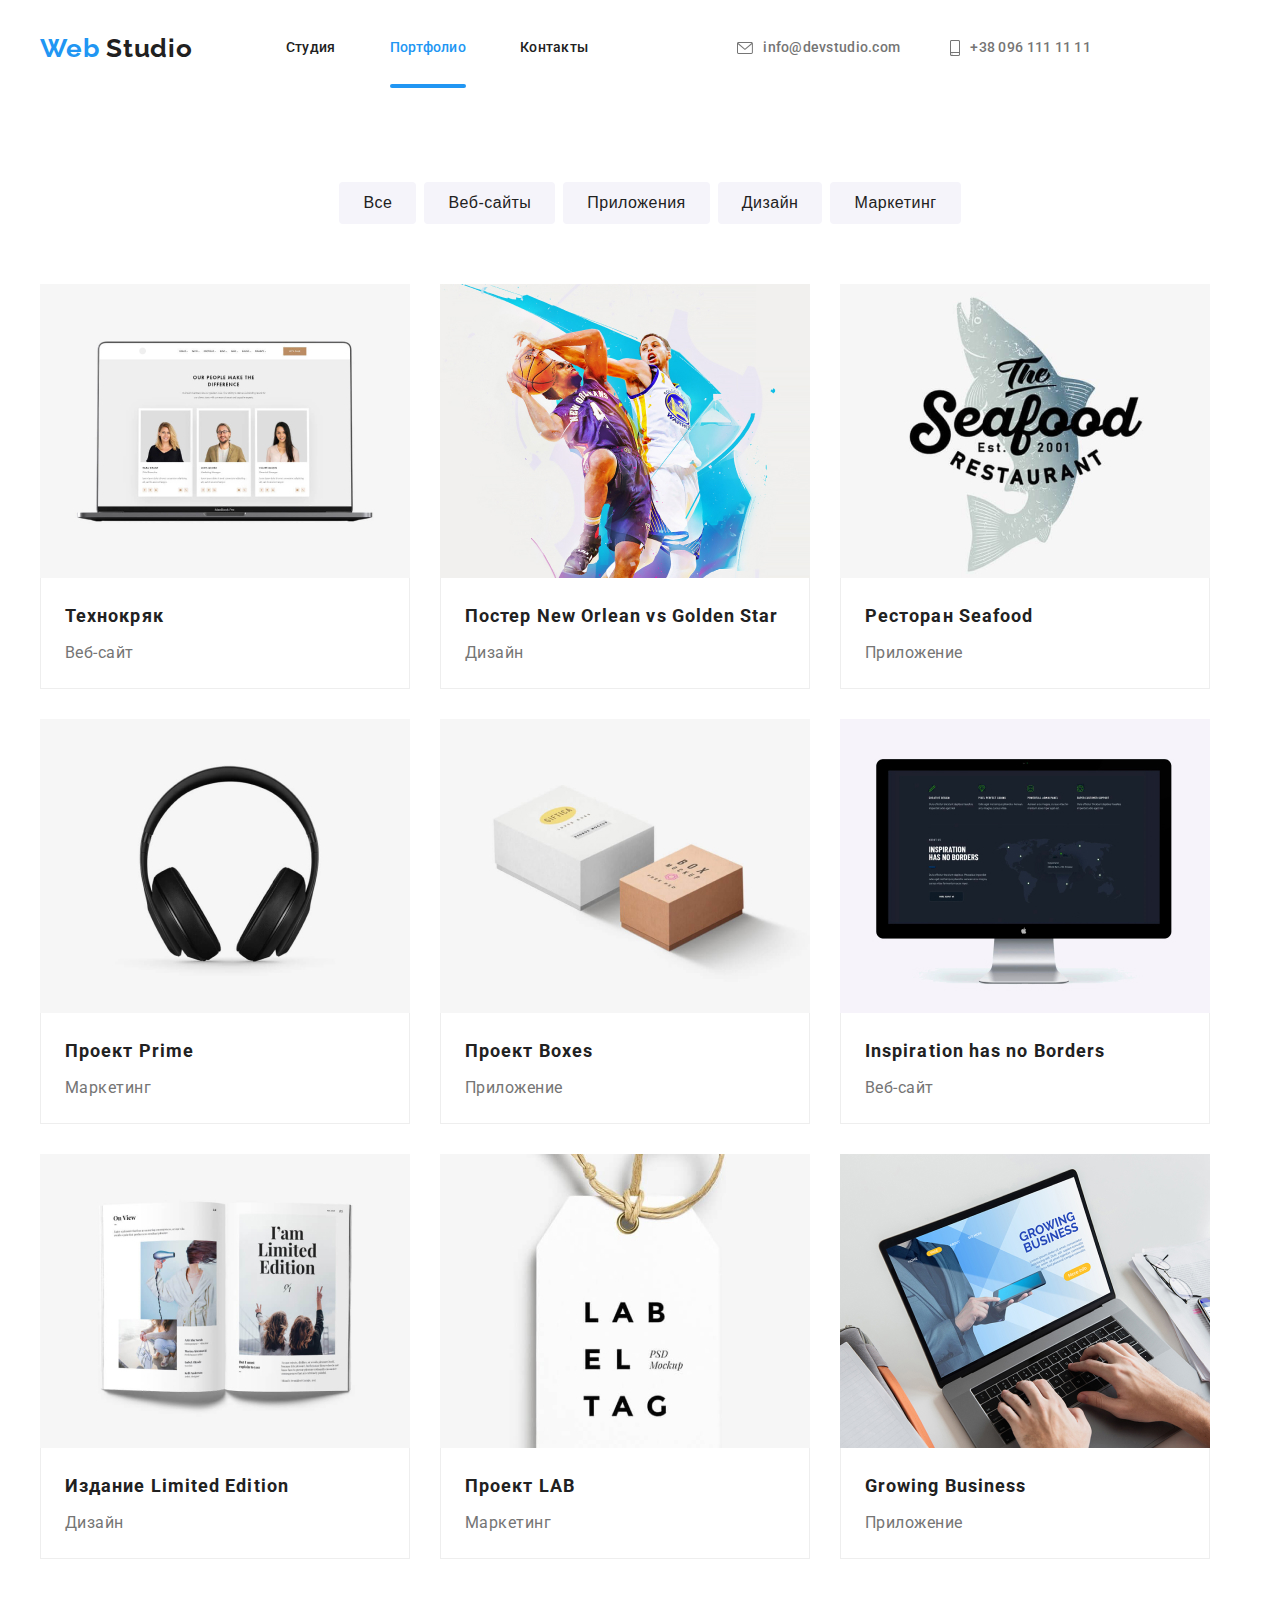
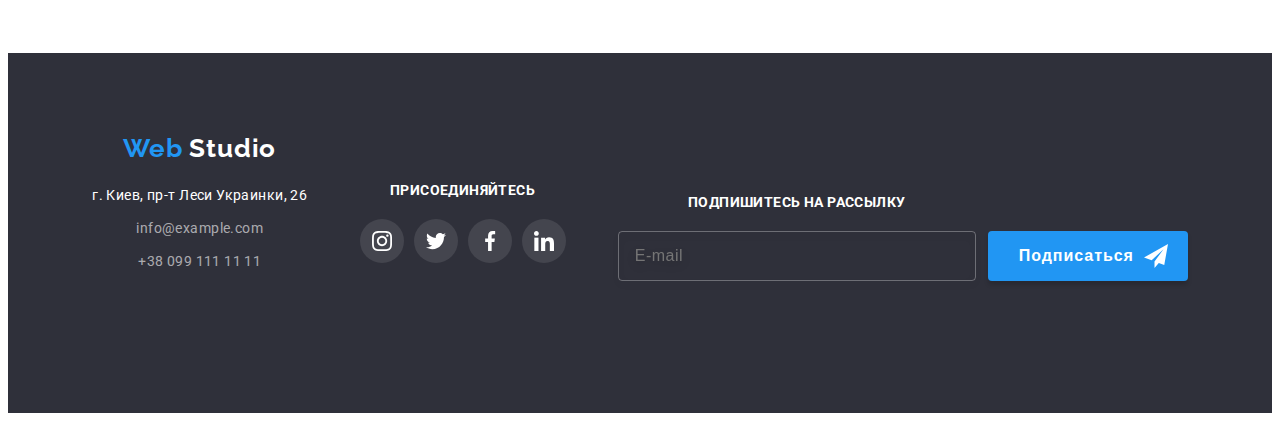
==== commit dda612f1: "new 2022" ====
--- a/portfolio.html
+++ b/portfolio.html
@@ -365,75 +365,75 @@
 
     <footer class="footer">
       <div class="container footer-container">
-        <div class="fotfirstsec">
-          <div class="footer__first">
-            <div class="logofoot">
-              <a href="" class="logo link footer-logo">
-                <span class="logo_first">Web</span>
-                Studio
-              </a>
-            </div>
-            <address>
-              <ul class="address-list list">
-                <li class="address-item">
-                  <a class="address-link link gorod" href="">
-                    г. Киев, пр-т Леси Украинки, 26
-                  </a>
-                </li>
-                <li class="address-item">
-                  <a
-                    class="address-link link footer-mail"
-                    href="mailto:info@example.com"
-                  >
-                    info@example.com
-                  </a>
-                </li>
-                <li class="address-item">
-                  <a
-                    class="address-link link footer-tel"
-                    href="tel:+380991111111"
-                  >
-                    +38 099 111 11 11
-                  </a>
-                </li>
-              </ul>
-            </address>
+        <!-- <div class="fotfirstsec"> -->
+        <div class="footer__first">
+          <div class="logofoot">
+            <a href="" class="logo link footer-logo">
+              <span class="logo_first">Web</span>
+              Studio
+            </a>
           </div>
-
-          <div class="footer__second">
-            <h2 class="footer-join">присоединяйтесь</h2>
-            <ul class="footer-second-list list">
-              <li class="footer-second-item">
-                <a href="" class="footer-second-link">
-                  <svg class="footer-second-icon" width="20" height="20">
-                    <use href="./images/icons.svg#icon-instagram-2"></use>
-                  </svg>
-                </a>
-              </li>
-              <li class="footer-second-item">
-                <a href="" class="footer-second-link">
-                  <svg class="footer-second-icon" width="20" height="20">
-                    <use href="./images/icons.svg#icon-twitter-1"></use>
-                  </svg>
-                </a>
-              </li>
-              <li class="footer-second-item">
-                <a href="" class="footer-second-link">
-                  <svg class="footer-second-icon" width="20" height="20">
-                    <use href="./images/icons.svg#icon-facebook-1"></use>
-                  </svg>
-                </a>
-              </li>
-              <li class="footer-second-item">
-                <a href="" class="footer-second-link">
-                  <svg class="footer-second-icon" width="20" height="20">
-                    <use href="./images/icons.svg#icon-linkedin-1"></use>
-                  </svg>
+          <address>
+            <ul class="address-list list">
+              <li class="address-item">
+                <a class="address-link link gorod" href="">
+                  г. Киев, пр-т Леси Украинки, 26
+                </a>
+              </li>
+              <li class="address-item">
+                <a
+                  class="address-link link footer-mail"
+                  href="mailto:info@example.com"
+                >
+                  info@example.com
+                </a>
+              </li>
+              <li class="address-item">
+                <a
+                  class="address-link link footer-tel"
+                  href="tel:+380991111111"
+                >
+                  +38 099 111 11 11
                 </a>
               </li>
             </ul>
-          </div>
+          </address>
         </div>
+
+        <div class="footer__second">
+          <h2 class="footer-join">присоединяйтесь</h2>
+          <ul class="footer-second-list list">
+            <li class="footer-second-item">
+              <a href="" class="footer-second-link">
+                <svg class="footer-second-icon" width="20" height="20">
+                  <use href="./images/icons.svg#icon-instagram-2"></use>
+                </svg>
+              </a>
+            </li>
+            <li class="footer-second-item">
+              <a href="" class="footer-second-link">
+                <svg class="footer-second-icon" width="20" height="20">
+                  <use href="./images/icons.svg#icon-twitter-1"></use>
+                </svg>
+              </a>
+            </li>
+            <li class="footer-second-item">
+              <a href="" class="footer-second-link">
+                <svg class="footer-second-icon" width="20" height="20">
+                  <use href="./images/icons.svg#icon-facebook-1"></use>
+                </svg>
+              </a>
+            </li>
+            <li class="footer-second-item">
+              <a href="" class="footer-second-link">
+                <svg class="footer-second-icon" width="20" height="20">
+                  <use href="./images/icons.svg#icon-linkedin-1"></use>
+                </svg>
+              </a>
+            </li>
+          </ul>
+        </div>
+        <!-- </div> -->
 
         <form class="footer__third">
           <label for="" class="footer-label">
--- a/css/main.min.css
+++ b/css/main.min.css
@@ -1,2 +1,2 @@
-address{font-style:normal}body{font-family:Roboto, sans-serif}.hidden{position:absolute;width:1px;height:1px;margin:-1px;border:0;padding:0;white-space:nowrap;clip-path:inset(100%);clip:rect(0 0 0 0);overflow:hidden}.list{list-style:none}a{text-decoration:none}.is-hidden{visibility:hidden;opacity:0;pointer-events:none}.container{width:100%;padding-left:15px;padding-right:15px;margin:0 auto}@media screen and (min-width: 480px){.container{width:480px}}@media screen and (min-width: 768px){.container{width:768px}}@media screen and (min-width: 1200px){.container{width:1200px}}.section{padding:60px 0}@media screen and (min-width: 480px){.section{padding:94px 0}}:root{--color_first: #757575;--color_second: #212121;--color_accent: #2196f3;--coolor_title: #ffffff;--color_border: #eeeeee}button{cursor:pointer}p,h1,h2,h3,h4,h5,h6{margin:0}ol,ul{list-style:none;margin:0;padding:0}img{min-width:100%;height:auto;display:block}.header-container{display:flex;flex-wrap:wrap;align-items:center}@media screen and (min-width: 768px){.header-container{flex-wrap:nowrap}}.header-connect{margin-left:auto}.header-list{display:flex;align-items:center}.header-list-call{display:none}@media screen and (min-width: 768px){.header-list-call{display:flex;flex-wrap:wrap;justify-content:flex-start;margin-right:auto;margin-left:60px}}@media screen and (min-width: 1200px){.header-list-call{display:flex;margin-left:auto;display:flex;align-items:center}}.header-navigation{display:none}@media screen and (min-width: 768px){.header-navigation{display:block}}.logohead{margin-right:93px}.header-item{margin-right:54px}.header-item:last-child{margin-right:0}@media screen and (min-width: 768px){.header-list-call-item:not(:last-child){margin-right:0}}@media screen and (min-width: 1200px){.header-list-call-item:not(:last-child){margin-right:50px}}@media screen and (min-width: 768px){.header-list-call-item{margin-right:0}.header-list-call-item:not(:last-child){margin-bottom:10px}}@media screen and (min-width: 1200px){.header-list-call-item:not(:last-child){margin-bottom:0}}.logo{margin-right:93px;color:var(--color_second);font-family:Raleway, sans-serif;font-weight:700;font-size:26px;line-height:1.19;letter-spacing:0.03em}@media screen and (min-width: 300px){.logo{margin-bottom:20px;margin-top:20px}}@media screen and (min-width: 768px){.logo{margin-bottom:0;margin-top:0}}.logo_first{color:var(--color_accent)}.header-link{display:block;padding:32px 0;color:var(--color_second);font-weight:500;font-size:14px;line-height:1.14;letter-spacing:0.02em;transition:color 250ms cubic-bezier(0.4, 0, 0.2, 1);position:relative}.header-link.current::after{content:"";width:100%;height:4px;background-color:var(--color_accent);border-radius:2px;position:absolute;left:0;bottom:0}.header-link-call{font-weight:500;font-size:14px;line-height:1.14;letter-spacing:0.02em;color:var(--color_first);transition:color 250ms cubic-bezier(0.4, 0, 0.2, 1)}.header-link-call:hover,.header-link-call:focus,.header-link:hover,.header-link:focus{color:var(--color_accent)}.hlci{width:100%;height:100%;display:flex}@media screen and (min-width: 768px){.hlci{justify-content:flex-start}}@media screen and (min-width: 1200px){.hlci{justify-content:center;align-items:center}}.header-icon{fill:var(--color_first);margin-right:10px;transition:fill 250ms cubic-bezier(0.4, 0, 0.2, 1)}.hlci:hover .header-icon,.hlci:focus .header-icon{fill:var(--color_accent)}.mob-menu{position:fixed;background-color:#fff;width:100vw;height:100vh;z-index:5;padding-top:13px;padding-bottom:10px;top:0}.mob-menu .container{display:flex;flex-direction:column;height:100%}.close-menu-btn{display:block;margin-left:auto;margin-bottom:10px;width:40px;height:40px;background:#ffffff;border:1px solid #fff}.mob-menu-item:not(:last-child){margin-bottom:30px}.mob-menu-link{font-weight:500;font-size:40px;line-height:1.175;letter-spacing:0.02em;color:var(--color_second)}.mob-tel{font-weight:500;font-size:34px;line-height:1.18;letter-spacing:0.02em;color:var(--color_first)}.mob-menu-list-call-item:not(:last-child){margin-bottom:30px}.mob-mail{font-weight:500;font-size:24px;line-height:1.17;letter-spacing:0.02em;color:var(--color_first)}.mob-menu-link-call:hover,.mob-menu-link-call:focus{color:var(--color_accent)}.mob-social-list{display:flex;margin-top:50px}.mob-social-link{font-weight:500;font-size:18px;line-height:1.22;letter-spacing:0.02em;color:var(--color_accent)}.mob-social-item:not(:last-child){margin-right:20px}.mob-social-item::after{content:"";width:1px;height:22px;background-color:var(--color_first);border-radius:2px;position:absolute;margin-left:10px}.last::after{content:"";width:1px;height:22px;background-color:#fff;border-radius:2px;position:absolute;margin-left:10px}.mob-bottom{margin-top:auto}.open-menu-btn{margin-left:auto;position:absolute;top:15px;right:15px;width:40px;height:40px;background:#ffffff;border:1px solid #fff;display:flex;align-items:center;justify-content:center}@media screen and (min-width: 768px){.open-menu-btn{display:none}}.mob-open-icon{transition:fill 250ms cubic-bezier(0.4, 0, 0.2, 1)}.open-menu-btn:hover .mob-open-icon,.open-menu-btn:focus .mob-open-icon{fill:var(--color_accent)}.mob-close-icon{transition:fill 250ms cubic-bezier(0.4, 0, 0.2, 1)}.close-menu-btn:hover .mob-close-icon,.close-menu-btn:focus .mob-close-icon{fill:var(--color_accent)}.mob-current{color:var(--color_accent)}.hero__title{font-weight:900;font-size:26px;line-height:1.36;color:var(--coolor_title);text-align:center;text-transform:uppercase}.hero__btn{font-weight:700;font-size:16px;line-height:1.875;color:var(--coolor_title);background-color:var(--color_accent);letter-spacing:0.03em;margin-top:30px;display:block;margin-left:auto;margin-right:auto;width:200px;height:50px;border-radius:4px;border-color:transparent;box-shadow:0px 4px 4px rgba(0,0,0,0.15)}.hero{padding:200px 0;background-color:#2f303a;background-image:linear-gradient(rgba(47,48,58,0.4), rgba(47,48,58,0.4)),url(../images/hero_bg.jpg);background-repeat:no-repeat;background-position:center;background-size:cover;max-width:100%;margin:0 auto}@media screen and (min-width: 480px){.hero{background-image:linear-gradient(rgba(47,48,58,0.4), rgba(47,48,58,0.4)),url(../images/hero_mob.jpg)}}@media screen and (min-width: 481px){.hero{background-image:linear-gradient(rgba(47,48,58,0.4), rgba(47,48,58,0.4)),url(../images/hero_bg.jpg)}}@media screen and (min-width: 768px){.benef{display:flex;flex-wrap:wrap;margin-left:30px;justify-content:center}}@media screen and (min-width: 1200px){.benef{display:flex;flex-wrap:nowrap;margin-left:30px}}.benef__item{margin-bottom:25px}@media screen and (min-width: 768px){.benef__item{margin-right:30px;width:270px}}.benef__title{position:absolute;width:1px;height:1px;margin:-1px;border:0;padding:0;white-space:nowrap;clip-path:inset(100%);clip:rect(0 0 0 0);overflow:hidden}.benef__text{font-weight:normal;font-size:14px;line-height:1.71;color:var(--color_first);letter-spacing:0.03em}.benef__container{display:flex;justify-content:center;align-items:center;width:270px;height:120px;background:#f5f4fa;border-radius:4px;margin-bottom:30px;width:100%}.section--no-padding-top{padding-top:0}.doing{display:flex}.doing__item:not(:last-child){margin-right:30px}.section__title{font-weight:700;font-size:36px;line-height:1.17;text-align:center;letter-spacing:0.03em;color:var(--color_second);margin-bottom:50px}.doing__box{position:relative}.doing__text{position:absolute;left:0;font-weight:bold;font-size:14px;line-height:1.14;letter-spacing:0.03em;text-transform:uppercase;color:var(--coolor_title);background-color:rgba(47,48,58,0.8);height:70px;width:100%;transform:translateY(-70px);display:flex;justify-content:center;align-items:center}@media screen and (min-width: 768px){.team{display:flex;justify-content:center;flex-wrap:wrap}}.section--other-background{background-color:#f5f4fa}.team__item{margin-bottom:25px;background-color:var(--coolor_title);box-shadow:0px 1px 3px rgba(0,0,0,0.12),0px 1px 1px rgba(0,0,0,0.14),0px 2px 1px rgba(0,0,0,0.2);border-radius:0px 0px 4px 4px}.team__item img{width:270px;height:auto}@media screen and (min-width: 768px){.team__item{margin-right:20px}}.team__header{font-family:Roboto;font-weight:700;font-size:16px;line-height:1.19;text-align:center;letter-spacing:0.03em;color:var(--color_second)}.team__name{padding-top:30px}.team__text{margin-top:10px;font-weight:normal;font-size:16px;line-height:1.19;text-align:center;letter-spacing:0.03em;color:var(--color_first);padding-bottom:16px}.teamsocial{display:flex;justify-content:center}.teamsocial__item{width:44px;height:44px;margin-bottom:30px}.teamsocial__item+.teamsocial__item{margin-left:10px}.teamsocial__link{width:100%;height:100%;border-radius:50%;display:flex;align-items:center;justify-content:center;transition:background-color 250ms cubic-bezier(0.4, 0, 0.2, 1)}.teamsocial__link:hover,.teamsocial__link:focus{background-color:var(--color_accent)}.teamsocial__icon{fill:#afb1b8;transition:fill 250ms cubic-bezier(0.4, 0, 0.2, 1)}.teamsocial__link:hover .teamsocial__icon,.teamsocial__link:focus .teamsocial__icon{fill:var(--coolor_title)}.client__title{font-weight:bold;font-size:28px;line-height:1.167;text-align:center;letter-spacing:0.03em;color:#212121;margin-bottom:50px}.clients{display:flex;justify-content:center;flex-wrap:wrap}.clients__item{display:flex;margin-bottom:30px}.clients__item+.clients__item{margin-left:30px}.clients__item:nth-child(2n+1){margin-left:0}.clients__item:nth-last-child(-n+2){margin-bottom:0}@media screen and (min-width: 768px){.clients__item+.clients__item{margin-left:30px}.clients__item:nth-child(3n+4){margin-left:0}.clients__item:nth-last-child(-n+3){margin-bottom:0}}@media screen and (min-width: 1200px){.clients__item{flex-wrap:nowrap}.clients__item+.clients__item{margin-left:30px}}.clients__link{width:100%;height:100%;display:flex;align-items:center;justify-content:center;width:170px;height:92px;border:1px solid #afb1b8;box-sizing:border-box;border-radius:4px;transition:border-color 250ms cubic-bezier(0.4, 0, 0.2, 1)}.clients__link:hover,.clients__link:focus{border-color:var(--color_accent)}.clients__icon{fill:#afb1b8;transition:fill 250ms cubic-bezier(0.4, 0, 0.2, 1)}.clients__link:hover .clients__icon,.clients__link:focus .clients__icon{fill:var(--color_accent)}@media screen and (min-width: 1200px){.footer-container{display:flex;flex-wrap:nowrap;margin-top:20px;margin-bottom:60px}}.logofoot{margin-bottom:20px;display:flex;justify-content:center}.address-item:not(:last-child){margin-bottom:9px}.footer{padding:60px 0;background-color:#2f303a}.footer__first{display:flex;flex-wrap:wrap;margin-left:auto;margin-right:auto}@media screen and (min-width: 250px){.footer__first{display:inline-block}}@media screen and (min-width: 1200px){.footer__first{display:inline-block}}@media screen and (min-width: 768px){.fotfirstsec{display:flex;justify-content:space-around;align-items:flex-start}}@media screen and (min-width: 1200px){.fotfirstsec{display:inline-block}}.footer-logo{color:#fff}@media screen and (min-width: 480px){.footer-logo{margin-left:auto;margin-right:auto}}@media screen and (min-width: 1200px){.footer-logo{all:none}}.gorod{font-weight:normal;font-size:14px;line-height:1.71;letter-spacing:0.03em;color:#fff;font-style:normal}.footer-mail,.footer-tel{font-weight:normal;font-size:14px;line-height:1.71;letter-spacing:0.03em;color:rgba(255,255,255,0.6);font-style:normal}.footer-join{font-weight:bold;font-size:14px;line-height:1.14;letter-spacing:0.03em;text-transform:uppercase;color:#ffffff;margin-bottom:20px}.footer-container{justify-content:center;text-align:center}.footer__second{margin-top:50px;justify-content:center;align-items:center}@media screen and (min-width: 768px){.footer__second{margin-top:0}}@media screen and (min-width: 1200px){.footer__second{margin-top:50px}}.footer-second-list{display:flex;justify-content:center}.footer-second-item{width:44px;height:44px;margin-bottom:30px}.footer-second-item+.footer-second-item{margin-left:10px}.footer-second-link{width:100%;height:100%;border-radius:50%;display:flex;align-items:center;justify-content:center;background-color:rgba(255,255,255,0.1);transition:background-color 250ms cubic-bezier(0.4, 0, 0.2, 1)}.footer-second-link:hover,.footer-second-link:focus{background-color:var(--color_accent)}.footer-second-icon{fill:var(--coolor_title)}.footer__third{margin-top:50px;display:flex;flex-wrap:wrap;justify-content:center;align-items:center}@media screen and (min-width: 768px){.footer__third{display:inline-block;margin-left:auto;margin-right:auto}}@media screen and (min-width: 1200px){.footer__third{margin-top:50px;display:flex;flex-wrap:wrap;justify-content:center;align-items:center}}.footer-label{font-weight:bold;font-size:14px;line-height:1.14;letter-spacing:0.03em;text-transform:uppercase;color:#ffffff}.footer-input{margin-top:20px;font-size:16px;line-height:20px;display:flex;align-items:center;letter-spacing:0.03em;color:rgba(255,255,255,0.6);padding-left:16px;width:358px;height:50px;background-color:transparent;border:1px solid rgba(255,255,255,0.3);box-sizing:border-box;filter:drop-shadow(0px 4px 4px rgba(0,0,0,0.15));border-radius:4px}.footer-button{margin-left:12px;margin-top:36px;width:200px;height:50px;background:#2196f3;box-shadow:0px 4px 4px rgba(0,0,0,0.15);border-radius:4px;border-color:transparent;font-weight:bold;font-size:16px;line-height:30px;display:flex;align-items:center;text-align:center;letter-spacing:0.06em;padding-left:29px;color:#ffffff}@media screen and (min-width: 768px){.footer-button{margin-left:auto;margin-right:auto}}@media screen and (min-width: 1200px){.footer-button{margin-left:12px;margin-top:36px}}.fly-icon{margin-left:10px}.backdrop{width:100vw;height:100vh;background-color:rgba(0,0,0,0.2);position:fixed;top:0;left:0;transition:opacity 300ms, visibility 300ms}.modal{width:450px;height:609px;background:#ffffff;box-shadow:0px 1px 3px rgba(0,0,0,0.12),0px 1px 1px rgba(0,0,0,0.14),0px 2px 1px rgba(0,0,0,0.2);border-radius:4px;position:absolute;top:50%;left:50%;transform:translate(-50%, -50%)}.modal-close{position:absolute;top:8px;right:8px;width:30px;height:30px;background:#ffffff;border:1px solid rgba(0,0,0,0.1);border-radius:50%;display:flex;align-items:center;justify-content:center}.close-icon{transition:fill 250ms cubic-bezier(0.4, 0, 0.2, 1)}.modal-close:hover .close-icon,.modal-close:focus .close-icon{fill:var(--color_accent)}.modal{padding:40px}.modal-title{font-weight:bold;font-size:20px;line-height:1.15;text-align:center;letter-spacing:0.03em;color:#212121;margin-bottom:12px}.modal-form-field{margin-bottom:10px}.modal-input{display:block;width:370px;height:40px;border:1px solid rgba(33,33,33,0.2);box-sizing:border-box;border-radius:4px;padding-left:12px;outline:none;padding-left:40px}.modal-input::placeholder{font-size:14px;line-height:1.17;letter-spacing:0.01em;color:rgba(117,117,117,0.5)}.modal-input-text{font-size:12px;line-height:1.17;letter-spacing:0.01em;color:#757575;display:block;margin-bottom:4px}.modal-form-field-com{margin-bottom:20px}.modal-input-comment{padding:12px 16px;width:370px;height:120px;resize:none}.modal-button{font-size:16px;line-height:1.875;display:block;margin-left:auto;margin-right:auto;letter-spacing:0.06em;color:#ffffff;justify-content:center;width:200px;height:50px;background:#188ce8;border-radius:4px;border-color:transparent;box-shadow:0px 1px 3px rgba(0,0,0,0.12),0px 1px 1px rgba(0,0,0,0.14),0px 2px 1px rgba(0,0,0,0.2);box-shadow:0px 1px 3px rgba(0,0,0,0.12),0px 1px 1px rgba(0,0,0,0.14),0px 2px 1px rgba(0,0,0,0.2);transition:box-shadow 250ms cubic-bezier(0.4, 0, 0.2, 1)}.modal-button:hover,.modal-button:focus{box-shadow:0px 4px 4px rgba(0,0,0,0.15)}.modal-check{font-size:12px;line-height:14px;letter-spacing:1.71;color:#757575;margin-bottom:30px}.modal-contract{color:var(--color_accent);text-decoration:underline}.modal-input{transition:border-color 250ms cubic-bezier(0.4, 0, 0.2, 1)}.modal-input:focus{border-color:var(--color_accent)}.modal-wrap{position:relative}.modal-icon{position:absolute;top:0;left:0;margin-left:12px;margin-top:11px;transition:fill 250ms cubic-bezier(0.4, 0, 0.2, 1)}.modal-input:focus+.modal-icon{fill:var(--color_accent)}.modal-check-text span{width:16px;height:15px;border:2px solid #212121;border-radius:2px;display:flex;margin-right:5px;align-items:center;justify-content:center}.modal-check{appearance:none;display:flex;align-items:center}.modal-check:checked+.modal-check-text span{background-color:var(--color_accent);border:none}.wrap-modal-check{display:flex;align-items:center;justify-content:center}.modal-contract{margin-left:3px}.section-work-list{display:flex;flex-wrap:nowrap;justify-content:left;margin-bottom:50px;margin-left:20px;justify-content:start}@media screen and (min-width: 480px){.section-work-list{flex-wrap:wrap;justify-content:start}}@media screen and (min-width: 1200px){.section-work-list{justify-content:center}}.section-item{margin-bottom:10px}.section-item:not(:last-child){margin-right:8px}.section-work-title{position:absolute;width:1px;height:1px;margin:-1px;border:0;padding:0;white-space:nowrap;clip-path:inset(100%);clip:rect(0 0 0 0);overflow:hidden}.section-work-link{font-weight:500;font-size:16px;line-height:1.625;text-align:center;letter-spacing:0.03em;color:var(--color_second);background-color:#f5f4fa;padding:6px 22px;border-radius:4px;border-color:transparent;transition:background-color 250ms cubic-bezier(0.4, 0, 0.2, 1),color 250ms cubic-bezier(0.4, 0, 0.2, 1),box-shadow 250ms cubic-bezier(0.4, 0, 0.2, 1)}.section-work-link:hover,.section-work-link:focus{color:#fff;background-color:var(--color_accent);box-shadow:0px 3px 1px rgba(0,0,0,0.1),0px 1px 2px rgba(0,0,0,0.08),0px 2px 2px rgba(0,0,0,0.12)}.work-pic-title{font-family:Roboto;font-weight:bold;font-size:18px;line-height:2;letter-spacing:0.06em;color:var(--color_second)}.work-pic-text{margin-top:4px;font-weight:normal;font-size:16px;line-height:1.875;letter-spacing:0.03em;color:var(--color_first)}.wrap-work{position:relative;overflow:hidden}.work-top-text{position:absolute;top:0;left:0;font-size:18px;line-height:1.56;letter-spacing:0.03em;color:var(--coolor_title);padding:63px 24px;background-color:rgba(33,150,243,0.9);transform:translateY(100%);transition:transform 300ms}.work-pic-link:hover .work-top-text,.work-pic-link:focus .work-top-text{transform:translateY(0)}.active-page{color:var(--color_accent);transition:color 250ms cubic-bezier(0.4, 0, 0.2, 1)}.active-page:hover,.active-page:focus{color:var(--color_second)}.work-pic-list{display:flex;justify-content:center}@media screen and (min-width: 480px){.work-pic-list{flex-wrap:wrap}}@media screen and (min-width: 768px){.work-pic-list{flex-wrap:wrap}}.work-pic-item{background-color:var(--coolor_title);transition:box-shadow 250ms cubic-bezier(0.4, 0, 0.2, 1);position:relative}@media screen and (min-width: 480px){.work-pic-item{margin-right:0;margin-bottom:30px}}@media screen and (min-width: 768px){.work-pic-item{width:calc(100% / 2);display:flex;flex-wrap:wrap;justify-content:start}.work-pic-item:nth-child(2n+1){margin-left:0}.work-pic-item:nth-last-child(-n+2){margin-bottom:0}}@media screen and (min-width: 1200px){.work-pic-item{width:calc(100% / 3)}.work-pic-item:nth-child(3n+3){margin-right:0}.work-pic-item:not(:nth-child(-n+3)){margin-bottom:30px}.work-pic-item:nth-last-child(-n+3){margin-bottom:0}}.work-pic-link{display:block;transition:box-shadow 250ms cubic-bezier(0.4, 0, 0.2, 1)}.work-pic-link:hover,.work-pic-link:focus{box-shadow:0px 1px 1px rgba(0,0,0,0.12),0px 4px 4px rgba(0,0,0,0.06),1px 4px 6px rgba(0,0,0,0.16)}.work{padding:20px 24px;border-left:1px solid var(--color_border);border-right:1px solid var(--color_border);border-bottom:1px solid var(--color_border)}.wrap{border-bottom:1px solid #ececec}
+address{font-style:normal}body{font-family:Roboto, sans-serif}.hidden{position:absolute;width:1px;height:1px;margin:-1px;border:0;padding:0;white-space:nowrap;clip-path:inset(100%);clip:rect(0 0 0 0);overflow:hidden}.list{list-style:none}a{text-decoration:none}.is-hidden{visibility:hidden;opacity:0;pointer-events:none}.container{width:100%;padding-left:15px;padding-right:15px;margin:0 auto}@media screen and (min-width: 480px){.container{width:480px}}@media screen and (min-width: 768px){.container{width:768px}}@media screen and (min-width: 1200px){.container{width:1200px}}.section{padding:60px 0}@media screen and (min-width: 480px){.section{padding:94px 0}}:root{--color_first: #757575;--color_second: #212121;--color_accent: #2196f3;--coolor_title: #ffffff;--color_border: #eeeeee}button{cursor:pointer}p,h1,h2,h3,h4,h5,h6{margin:0}ol,ul{list-style:none;margin:0;padding:0}img{min-width:100%;height:auto;display:block}.header-container{display:flex;flex-wrap:wrap;align-items:center;position:relative}@media screen and (min-width: 768px){.header-container{flex-wrap:nowrap}}.header-connect{margin-left:auto}.header-list{display:flex;align-items:center}.header-list-call{display:none}@media screen and (min-width: 768px){.header-list-call{display:flex;flex-wrap:wrap;justify-content:flex-start;margin-right:auto;margin-left:60px}}@media screen and (min-width: 1200px){.header-list-call{display:flex;margin-left:auto;display:flex;align-items:center}}.header-navigation{display:none}@media screen and (min-width: 768px){.header-navigation{display:block}}.logohead{margin-right:93px}.header-item{margin-right:54px}.header-item:last-child{margin-right:0}@media screen and (min-width: 768px){.header-list-call-item:not(:last-child){margin-right:0}}@media screen and (min-width: 1200px){.header-list-call-item:not(:last-child){margin-right:50px}}@media screen and (min-width: 768px){.header-list-call-item{margin-right:0}.header-list-call-item:not(:last-child){margin-bottom:10px}}@media screen and (min-width: 1200px){.header-list-call-item:not(:last-child){margin-bottom:0}}.logo{margin-right:93px;color:var(--color_second);font-family:Raleway, sans-serif;font-weight:700;font-size:26px;line-height:1.19;letter-spacing:0.03em;display:block}@media screen and (min-width: 320px){.logo{margin-bottom:20px;margin-top:20px}}@media screen and (min-width: 768px){.logo{margin-bottom:0;margin-top:0}}.logo_first{color:var(--color_accent)}.header-link{display:block;padding:32px 0;color:var(--color_second);font-weight:500;font-size:14px;line-height:1.14;letter-spacing:0.02em;transition:color 250ms cubic-bezier(0.4, 0, 0.2, 1);position:relative}.header-link.current::after{content:"";width:100%;height:4px;background-color:var(--color_accent);border-radius:2px;position:absolute;left:0;bottom:0}.header-link-call{font-weight:500;font-size:14px;line-height:1.14;letter-spacing:0.02em;color:var(--color_first);transition:color 250ms cubic-bezier(0.4, 0, 0.2, 1)}.header-link-call:hover,.header-link-call:focus,.header-link:hover,.header-link:focus{color:var(--color_accent)}.hlci{width:100%;height:100%;display:flex}@media screen and (min-width: 768px){.hlci{justify-content:flex-start}}@media screen and (min-width: 1200px){.hlci{justify-content:center;align-items:center}}.header-icon{fill:var(--color_first);margin-right:10px;transition:fill 250ms cubic-bezier(0.4, 0, 0.2, 1)}.hlci:hover .header-icon,.hlci:focus .header-icon{fill:var(--color_accent)}.mob-menu{position:fixed;background-color:#fff;width:100vw;height:100vh;z-index:5;padding-top:13px;padding-bottom:10px;top:0}.mob-menu .container{display:flex;flex-direction:column;height:100%}.close-menu-btn{display:block;margin-left:auto;margin-bottom:10px;width:40px;height:40px;background:#ffffff;border:1px solid #fff}.mob-menu-item:not(:last-child){margin-bottom:30px}.mob-menu-link{font-weight:500;font-size:40px;line-height:1.175;letter-spacing:0.02em;color:var(--color_second)}.mob-tel{font-weight:500;font-size:34px;line-height:1.18;letter-spacing:0.02em;color:var(--color_accent)}.mob-menu-list-call-item:not(:last-child){margin-bottom:30px}.mob-mail{font-weight:500;font-size:24px;line-height:1.17;letter-spacing:0.02em;color:var(--color_first)}.mob-social-list{display:flex;margin-top:50px}.mob-social-link{font-weight:500;font-size:18px;line-height:1.22;letter-spacing:0.02em;color:var(--color_accent)}.mob-social-item:not(:last-child){margin-right:20px}.mob-social-item::after{content:"";width:1px;height:22px;background-color:var(--color_first);border-radius:2px;position:absolute;margin-left:10px}.last::after{content:"";width:1px;height:22px;background-color:#fff;border-radius:2px;position:absolute;margin-left:10px}.mob-bottom{margin-top:auto}.open-menu-btn{margin-left:auto;position:absolute;top:15px;right:15px;width:40px;height:40px;background:#ffffff;border:1px solid #fff;display:flex;align-items:center;justify-content:center}@media screen and (min-width: 768px){.open-menu-btn{display:none}}.mob-open-icon{transition:fill 250ms cubic-bezier(0.4, 0, 0.2, 1)}.open-menu-btn:hover .mob-open-icon,.open-menu-btn:focus .mob-open-icon{fill:var(--color_accent)}.mob-close-icon{transition:fill 250ms cubic-bezier(0.4, 0, 0.2, 1)}.close-menu-btn:hover .mob-close-icon,.close-menu-btn:focus .mob-close-icon{fill:var(--color_accent)}.mob-current{color:var(--color_accent)}.hero__title{font-weight:900;font-size:26px;line-height:1.36;color:var(--coolor_title);text-align:center;text-transform:uppercase}.hero__btn{font-weight:700;font-size:16px;line-height:1.875;color:var(--coolor_title);background-color:var(--color_accent);letter-spacing:0.03em;margin-top:30px;display:block;margin-left:auto;margin-right:auto;width:200px;height:50px;border-radius:4px;border-color:transparent;box-shadow:0px 4px 4px rgba(0,0,0,0.15)}.hero{padding:200px 0;background-color:#2f303a;background-image:linear-gradient(rgba(47,48,58,0.4), rgba(47,48,58,0.4)),url(../images/hero_bg.jpg);background-repeat:no-repeat;background-position:center;background-size:cover;max-width:100%;margin:0 auto}@media screen and (min-width: 480px){.hero{background-image:linear-gradient(rgba(47,48,58,0.4), rgba(47,48,58,0.4)),url(../images/hero_mob.jpg)}}@media screen and (min-width: 481px){.hero{background-image:linear-gradient(rgba(47,48,58,0.4), rgba(47,48,58,0.4)),url(../images/hero_bg.jpg)}}@media screen and (min-width: 768px){.benef{display:flex;flex-wrap:wrap;margin-left:30px;justify-content:center}}@media screen and (min-width: 1200px){.benef{display:flex;flex-wrap:nowrap;margin-left:30px}}.benef__item{margin-bottom:25px}@media screen and (min-width: 768px){.benef__item{margin-right:30px;width:270px}}.benef__title{font-weight:bold;font-size:14px;line-height:16px;text-align:center;letter-spacing:0.03em;text-transform:uppercase;margin-bottom:10px}.benef__text{font-weight:normal;font-size:14px;line-height:1.71;color:var(--color_first);letter-spacing:0.03em}.benef__container{display:flex;justify-content:center;align-items:center;width:270px;height:120px;background:#f5f4fa;border-radius:4px;margin-bottom:30px;width:100%}.section--no-padding-top{padding-top:0}.doing{display:none}@media screen and (min-width: 1200px){.doing{display:flex}}.doing__item:not(:last-child){margin-right:30px}.section__title{font-weight:700;font-size:36px;line-height:1.17;text-align:center;letter-spacing:0.03em;color:var(--color_second);margin-bottom:50px}.doing__box{position:relative}.doing__text{position:absolute;left:0;font-weight:bold;font-size:14px;line-height:1.14;letter-spacing:0.03em;text-transform:uppercase;color:var(--coolor_title);background-color:rgba(47,48,58,0.8);height:70px;width:100%;transform:translateY(-70px);display:flex;justify-content:center;align-items:center}@media screen and (min-width: 768px){.team{display:flex;justify-content:center;flex-wrap:wrap}}.section--other-background{background-color:#f5f4fa}.team__item{margin-bottom:25px;background-color:var(--coolor_title);box-shadow:0px 1px 3px rgba(0,0,0,0.12),0px 1px 1px rgba(0,0,0,0.14),0px 2px 1px rgba(0,0,0,0.2);border-radius:0px 0px 4px 4px}.team__item img{width:270px;height:auto}@media screen and (min-width: 768px){.team__item{margin-right:20px}}.team__header{font-family:Roboto;font-weight:700;font-size:16px;line-height:1.19;text-align:center;letter-spacing:0.03em;color:var(--color_second)}.team__name{padding-top:30px;padding-bottom:30px}.team__text{margin-top:10px;font-weight:normal;font-size:16px;line-height:1.19;text-align:center;letter-spacing:0.03em;color:var(--color_first);padding-bottom:16px}.teamsocial{display:flex;justify-content:center}.teamsocial__item{width:44px;height:44px}.teamsocial__item+.teamsocial__item{margin-left:10px}.teamsocial__link{width:100%;height:100%;border-radius:50%;display:flex;align-items:center;justify-content:center;transition:background-color 250ms cubic-bezier(0.4, 0, 0.2, 1)}.teamsocial__link:hover,.teamsocial__link:focus{background-color:var(--color_accent)}.teamsocial__icon{fill:#afb1b8;transition:fill 250ms cubic-bezier(0.4, 0, 0.2, 1)}.teamsocial__link:hover .teamsocial__icon,.teamsocial__link:focus .teamsocial__icon{fill:var(--coolor_title)}.client__title{font-weight:bold;font-size:28px;line-height:1.167;text-align:center;letter-spacing:0.03em;color:#212121;margin-bottom:50px}.clients{display:flex;justify-content:center;flex-wrap:wrap}.clients__item{display:flex;margin-bottom:30px}.clients__item+.clients__item{margin-left:30px}.clients__item:nth-child(2n+1){margin-left:0}.clients__item:nth-last-child(-n+2){margin-bottom:0}@media screen and (min-width: 768px){.clients__item+.clients__item{margin-left:30px}.clients__item:nth-child(3n+4){margin-left:0}.clients__item:nth-last-child(-n+3){margin-bottom:0}}@media screen and (min-width: 1200px){.clients__item{flex-wrap:nowrap}.clients__item+.clients__item{margin-left:30px}}.clients__link{width:100%;height:100%;display:flex;align-items:center;justify-content:center;width:170px;height:92px;border:1px solid #afb1b8;box-sizing:border-box;border-radius:4px;transition:border-color 250ms cubic-bezier(0.4, 0, 0.2, 1)}.clients__link:hover,.clients__link:focus{border-color:var(--color_accent)}.clients__icon{fill:#afb1b8;transition:fill 250ms cubic-bezier(0.4, 0, 0.2, 1)}.clients__link:hover .clients__icon,.clients__link:focus .clients__icon{fill:var(--color_accent)}@media screen and (min-width: 1200px){.footer-container{display:flex;flex-wrap:nowrap;margin-top:20px;margin-bottom:60px}}.logofoot{margin-bottom:20px;display:flex;justify-content:center}.address-item:not(:last-child){margin-bottom:9px}.footer{padding:60px 0;background-color:#2f303a}.footer__first{display:flex;flex-wrap:wrap;margin-left:auto;margin-right:auto}@media screen and (min-width: 250px){.footer__first{display:inline-block}}@media screen and (min-width: 1200px){.footer__first{display:inline-block}}@media screen and (min-width: 768px){.fotfirstsec{display:flex;justify-content:space-around;align-items:flex-start}}@media screen and (min-width: 1200px){.fotfirstsec{display:inline-block}}.footer-logo{color:#fff}@media screen and (min-width: 320px){.footer-logo{margin-left:auto;margin-right:auto}}@media screen and (min-width: 1200px){.footer-logo{all:none}}.gorod{font-weight:normal;font-size:14px;line-height:1.71;letter-spacing:0.03em;color:#fff;font-style:normal}.footer-mail,.footer-tel{font-weight:normal;font-size:14px;line-height:1.71;letter-spacing:0.03em;color:rgba(255,255,255,0.6);font-style:normal}.footer-join{font-weight:bold;font-size:14px;line-height:1.14;letter-spacing:0.03em;text-transform:uppercase;color:#ffffff;margin-bottom:20px}.footer-container{justify-content:center;text-align:center}.footer__second{margin-top:50px;justify-content:center;align-items:center}@media screen and (min-width: 768px){.footer__second{margin-top:0}}@media screen and (min-width: 1200px){.footer__second{margin-top:50px}}.footer-second-list{display:flex;justify-content:center}.footer-second-item{width:44px;height:44px;margin-bottom:30px}.footer-second-item+.footer-second-item{margin-left:10px}.footer-second-link{width:100%;height:100%;border-radius:50%;display:flex;align-items:center;justify-content:center;background-color:rgba(255,255,255,0.1);transition:background-color 250ms cubic-bezier(0.4, 0, 0.2, 1)}.footer-second-link:hover,.footer-second-link:focus{background-color:var(--color_accent)}.footer-second-icon{fill:var(--coolor_title)}.footer__third{margin-top:50px;display:flex;flex-wrap:wrap;justify-content:center;align-items:center}@media screen and (min-width: 768px){.footer__third{display:inline-block;margin-left:auto;margin-right:auto}}@media screen and (min-width: 1200px){.footer__third{margin-top:50px;display:flex;flex-wrap:wrap;justify-content:center;align-items:center}}.footer-label{font-weight:bold;font-size:14px;line-height:1.14;letter-spacing:0.03em;text-transform:uppercase;color:#ffffff}.footer-input{margin-top:20px;font-size:16px;line-height:20px;display:flex;align-items:center;letter-spacing:0.03em;color:rgba(255,255,255,0.6);padding-left:16px;width:358px;height:50px;background-color:transparent;border:1px solid rgba(255,255,255,0.3);box-sizing:border-box;filter:drop-shadow(0px 4px 4px rgba(0,0,0,0.15));border-radius:4px}.footer-button{margin-left:12px;margin-top:36px;width:200px;height:50px;background:#2196f3;box-shadow:0px 4px 4px rgba(0,0,0,0.15);border-radius:4px;border-color:transparent;font-weight:bold;font-size:16px;line-height:30px;display:flex;align-items:center;text-align:center;letter-spacing:0.06em;padding-left:29px;color:#ffffff}@media screen and (min-width: 768px){.footer-button{margin-left:auto;margin-right:auto}}@media screen and (min-width: 1200px){.footer-button{margin-left:12px;margin-top:36px}}.fly-icon{margin-left:10px}.backdrop{width:100vw;height:100vh;background-color:rgba(0,0,0,0.2);position:fixed;top:0;left:0;transition:opacity 300ms, visibility 300ms}.modal{width:450px;height:609px;background:#ffffff;box-shadow:0px 1px 3px rgba(0,0,0,0.12),0px 1px 1px rgba(0,0,0,0.14),0px 2px 1px rgba(0,0,0,0.2);border-radius:4px;position:absolute;top:50%;left:50%;transform:translate(-50%, -50%)}.modal-close{position:absolute;top:8px;right:8px;width:30px;height:30px;background:#ffffff;border:1px solid rgba(0,0,0,0.1);border-radius:50%;display:flex;align-items:center;justify-content:center}.close-icon{transition:fill 250ms cubic-bezier(0.4, 0, 0.2, 1)}.modal-close:hover .close-icon,.modal-close:focus .close-icon{fill:var(--color_accent)}.modal{padding:40px}.modal-title{font-weight:bold;font-size:20px;line-height:1.15;text-align:center;letter-spacing:0.03em;color:#212121;margin-bottom:12px}.modal-form-field{margin-bottom:10px}.modal-input{display:block;width:370px;height:40px;border:1px solid rgba(33,33,33,0.2);box-sizing:border-box;border-radius:4px;padding-left:12px;outline:none;padding-left:40px}.modal-input::placeholder{font-size:14px;line-height:1.17;letter-spacing:0.01em;color:rgba(117,117,117,0.5)}.modal-input-text{font-size:12px;line-height:1.17;letter-spacing:0.01em;color:#757575;display:block;margin-bottom:4px}.modal-form-field-com{margin-bottom:20px}.modal-input-comment{padding:12px 16px;width:370px;height:120px;resize:none}.modal-button{font-size:16px;line-height:1.875;display:block;margin-left:auto;margin-right:auto;letter-spacing:0.06em;color:#ffffff;justify-content:center;width:200px;height:50px;background:#188ce8;border-radius:4px;border-color:transparent;box-shadow:0px 1px 3px rgba(0,0,0,0.12),0px 1px 1px rgba(0,0,0,0.14),0px 2px 1px rgba(0,0,0,0.2);box-shadow:0px 1px 3px rgba(0,0,0,0.12),0px 1px 1px rgba(0,0,0,0.14),0px 2px 1px rgba(0,0,0,0.2);transition:box-shadow 250ms cubic-bezier(0.4, 0, 0.2, 1)}.modal-button:hover,.modal-button:focus{box-shadow:0px 4px 4px rgba(0,0,0,0.15)}.modal-check{font-size:12px;line-height:14px;letter-spacing:1.71;color:#757575;margin-bottom:30px}.modal-contract{color:var(--color_accent);text-decoration:underline}.modal-input{transition:border-color 250ms cubic-bezier(0.4, 0, 0.2, 1)}.modal-input:focus{border-color:var(--color_accent)}.modal-wrap{position:relative}.modal-icon{position:absolute;top:0;left:0;margin-left:12px;margin-top:11px;transition:fill 250ms cubic-bezier(0.4, 0, 0.2, 1)}.modal-input:focus+.modal-icon{fill:var(--color_accent)}.modal-check-text span{width:16px;height:15px;border:2px solid #212121;border-radius:2px;display:flex;margin-right:5px;align-items:center;justify-content:center}.modal-check{appearance:none;display:flex;align-items:center}.modal-check:checked+.modal-check-text span{background-color:var(--color_accent);border:none}.wrap-modal-check{display:flex;align-items:center;justify-content:center}.modal-contract{margin-left:3px}.section-work-list{display:flex;flex-wrap:nowrap;justify-content:left;margin-bottom:50px;margin-left:20px;justify-content:start}@media screen and (min-width: 320px){.section-work-list{flex-wrap:wrap;justify-content:start}}@media screen and (min-width: 1200px){.section-work-list{justify-content:center}}.section-item{margin-bottom:10px}.section-item:not(:last-child){margin-right:8px}.section-work-title{position:absolute;width:1px;height:1px;margin:-1px;border:0;padding:0;white-space:nowrap;clip-path:inset(100%);clip:rect(0 0 0 0);overflow:hidden}.section-work-link{font-weight:500;font-size:16px;line-height:1.625;text-align:center;letter-spacing:0.03em;color:var(--color_second);background-color:#f5f4fa;padding:6px 22px;border-radius:4px;border-color:transparent;transition:background-color 250ms cubic-bezier(0.4, 0, 0.2, 1),color 250ms cubic-bezier(0.4, 0, 0.2, 1),box-shadow 250ms cubic-bezier(0.4, 0, 0.2, 1)}.section-work-link:hover,.section-work-link:focus{color:#fff;background-color:var(--color_accent);box-shadow:0px 3px 1px rgba(0,0,0,0.1),0px 1px 2px rgba(0,0,0,0.08),0px 2px 2px rgba(0,0,0,0.12)}.work-pic-title{font-family:Roboto;font-weight:bold;font-size:18px;line-height:2;letter-spacing:0.06em;color:var(--color_second)}.work-pic-text{margin-top:4px;font-weight:normal;font-size:16px;line-height:1.875;letter-spacing:0.03em;color:var(--color_first)}.wrap-work{position:relative;overflow:hidden}.work-top-text{position:absolute;top:0;left:0;font-size:18px;line-height:1.56;letter-spacing:0.03em;color:var(--coolor_title);padding:63px 24px;background-color:rgba(33,150,243,0.9);transform:translateY(100%);transition:transform 300ms}.work-pic-link:hover .work-top-text,.work-pic-link:focus .work-top-text{transform:translateY(0)}.active-page{color:var(--color_accent);transition:color 250ms cubic-bezier(0.4, 0, 0.2, 1)}.active-page:hover,.active-page:focus{color:var(--color_second)}.work-pic-list{display:flex;justify-content:center}@media screen and (min-width: 320px){.work-pic-list{flex-wrap:wrap}}@media screen and (min-width: 768px){.work-pic-list{flex-wrap:wrap}}.work-pic-item{background-color:var(--coolor_title);transition:box-shadow 250ms cubic-bezier(0.4, 0, 0.2, 1);position:relative}@media screen and (min-width: 320px){.work-pic-item{margin-right:0;margin-bottom:30px}}@media screen and (min-width: 768px){.work-pic-item{width:calc(100% / 2);display:flex;flex-wrap:wrap;justify-content:start}.work-pic-item:nth-child(2n+1){margin-right:10}.work-pic-item:nth-last-child(-n+2){margin-bottom:0}}@media screen and (min-width: 1200px){.work-pic-item{width:calc(100% / 3)}.work-pic-item:nth-child(3n+3){margin-right:0}.work-pic-item:not(:nth-child(-n+3)){margin-bottom:30px}.work-pic-item:nth-last-child(-n+3){margin-bottom:0}}.work-pic-link{display:block;transition:box-shadow 250ms cubic-bezier(0.4, 0, 0.2, 1)}.work-pic-link:hover,.work-pic-link:focus{box-shadow:0px 1px 1px rgba(0,0,0,0.12),0px 4px 4px rgba(0,0,0,0.06),1px 4px 6px rgba(0,0,0,0.16)}.work{padding:20px 24px;border-left:1px solid var(--color_border);border-right:1px solid var(--color_border);border-bottom:1px solid var(--color_border)}.wrap{border-bottom:1px solid #ececec}
 /*# sourceMappingURL=main.min.css.map */